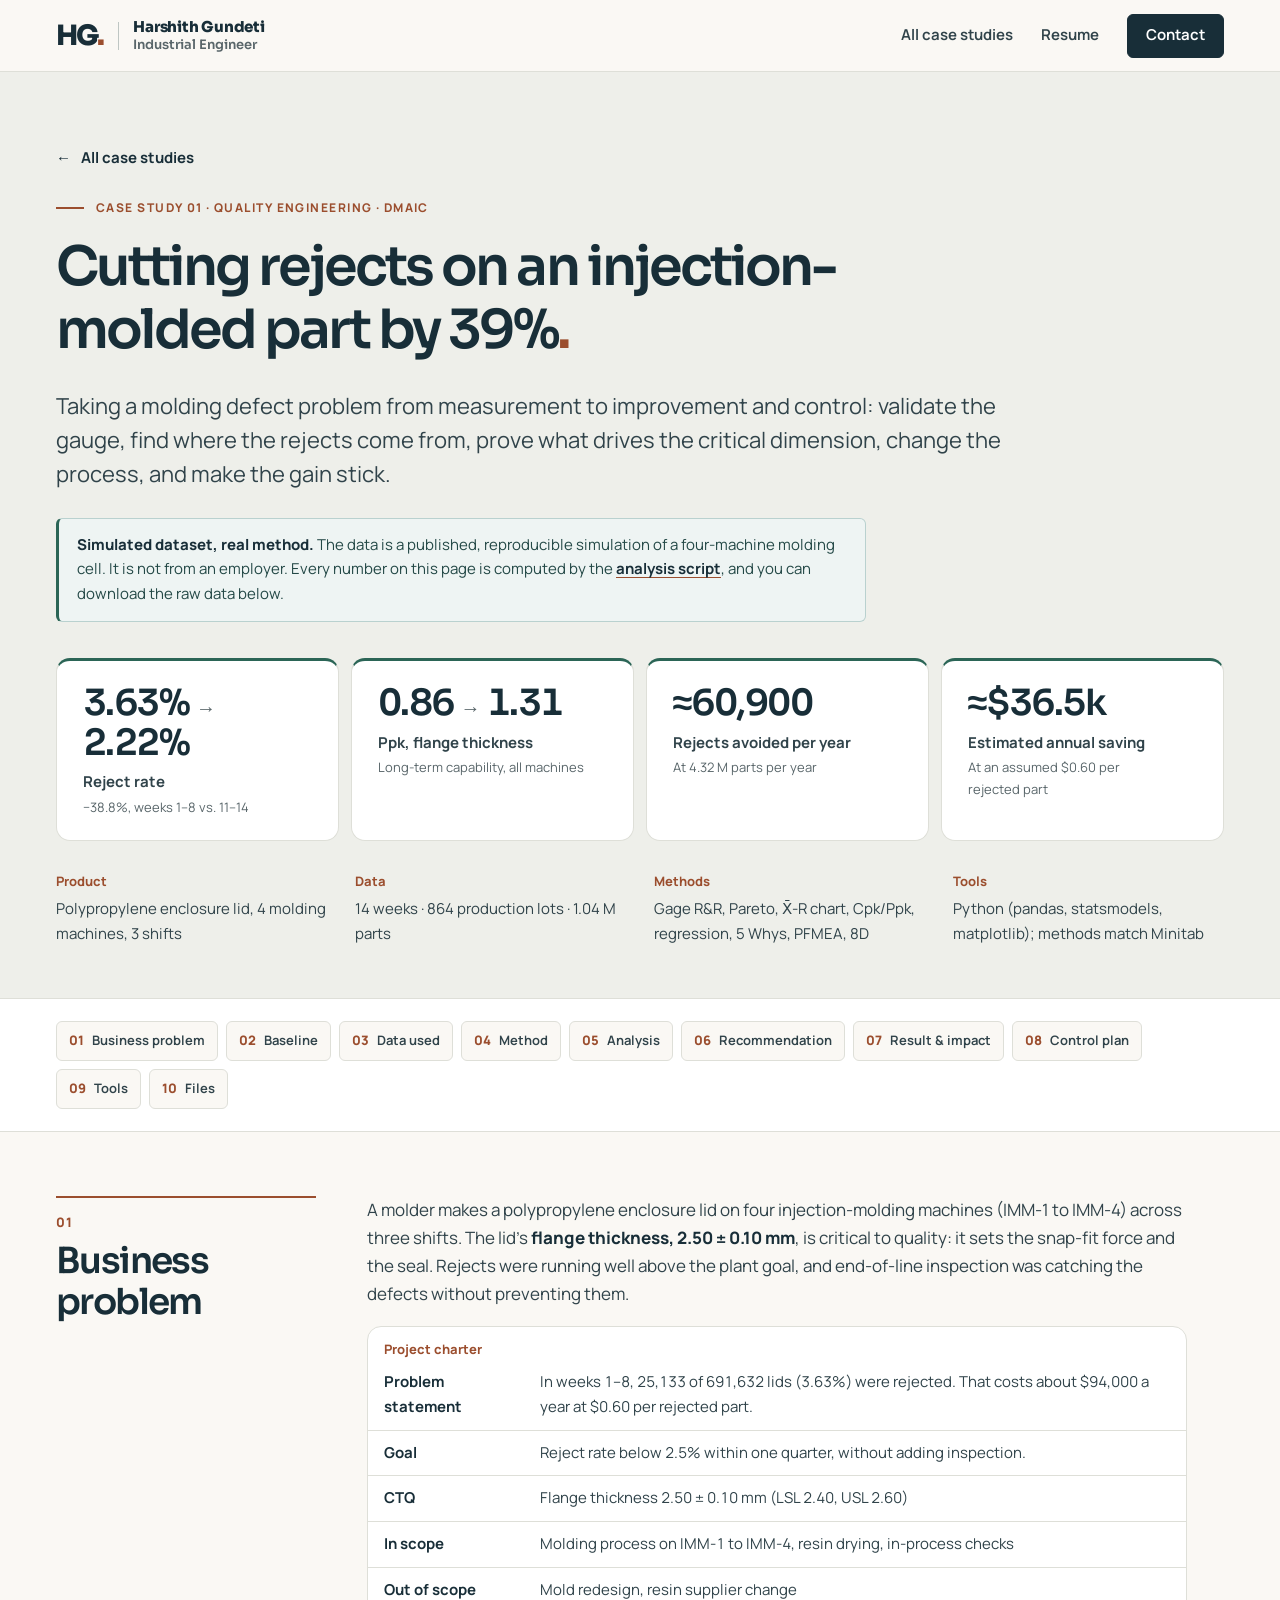
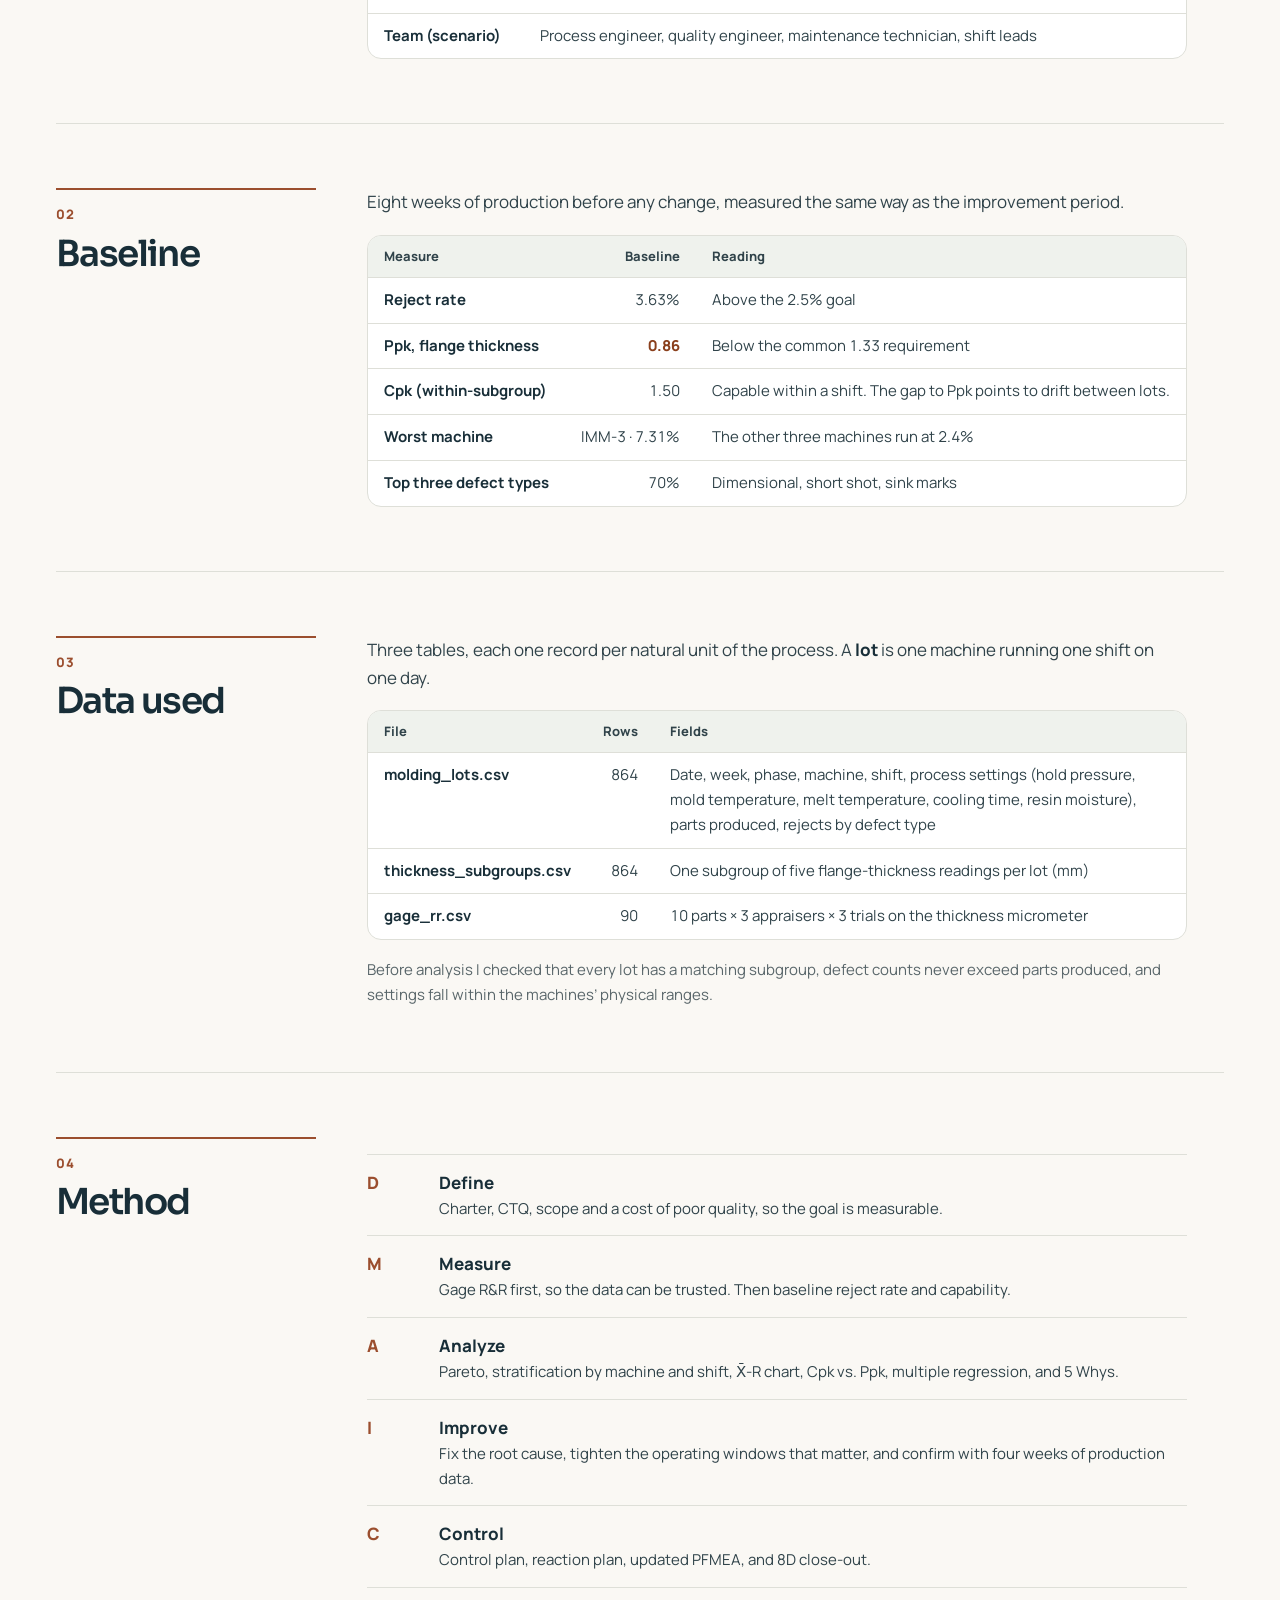
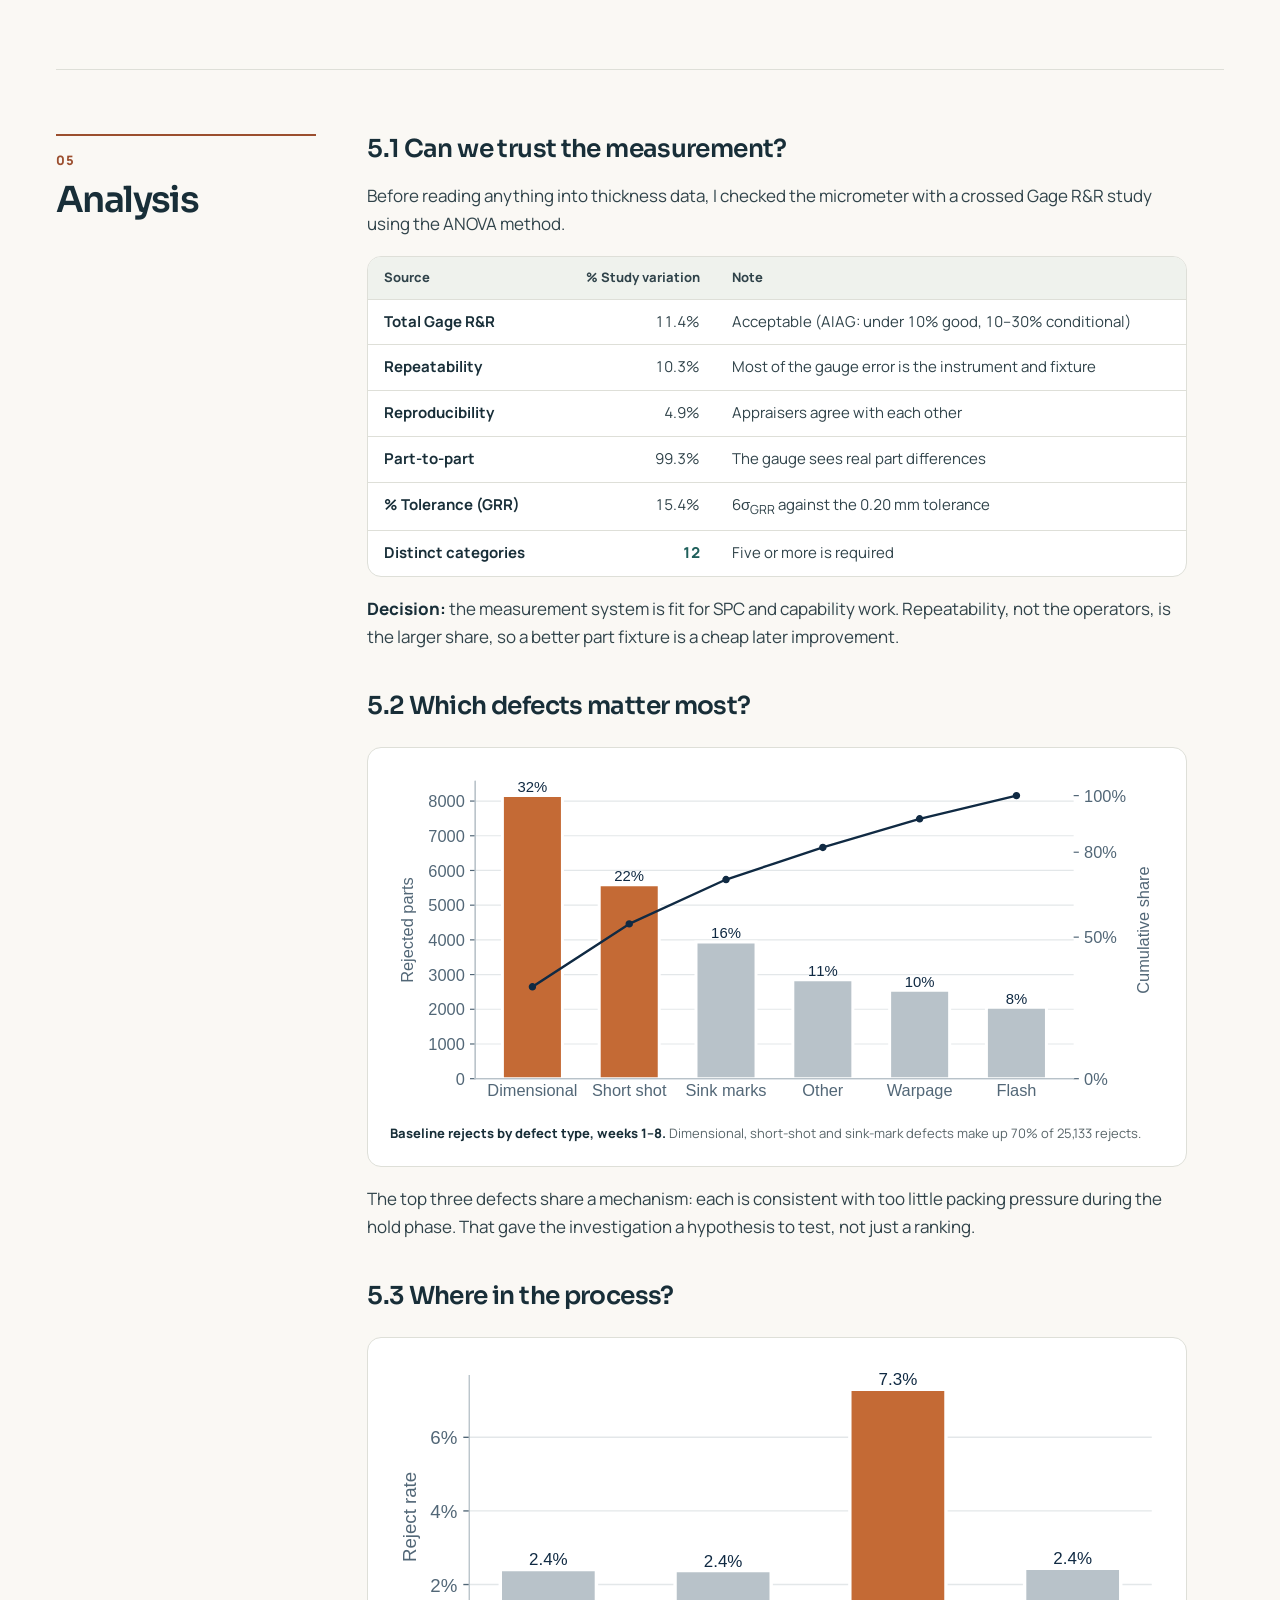
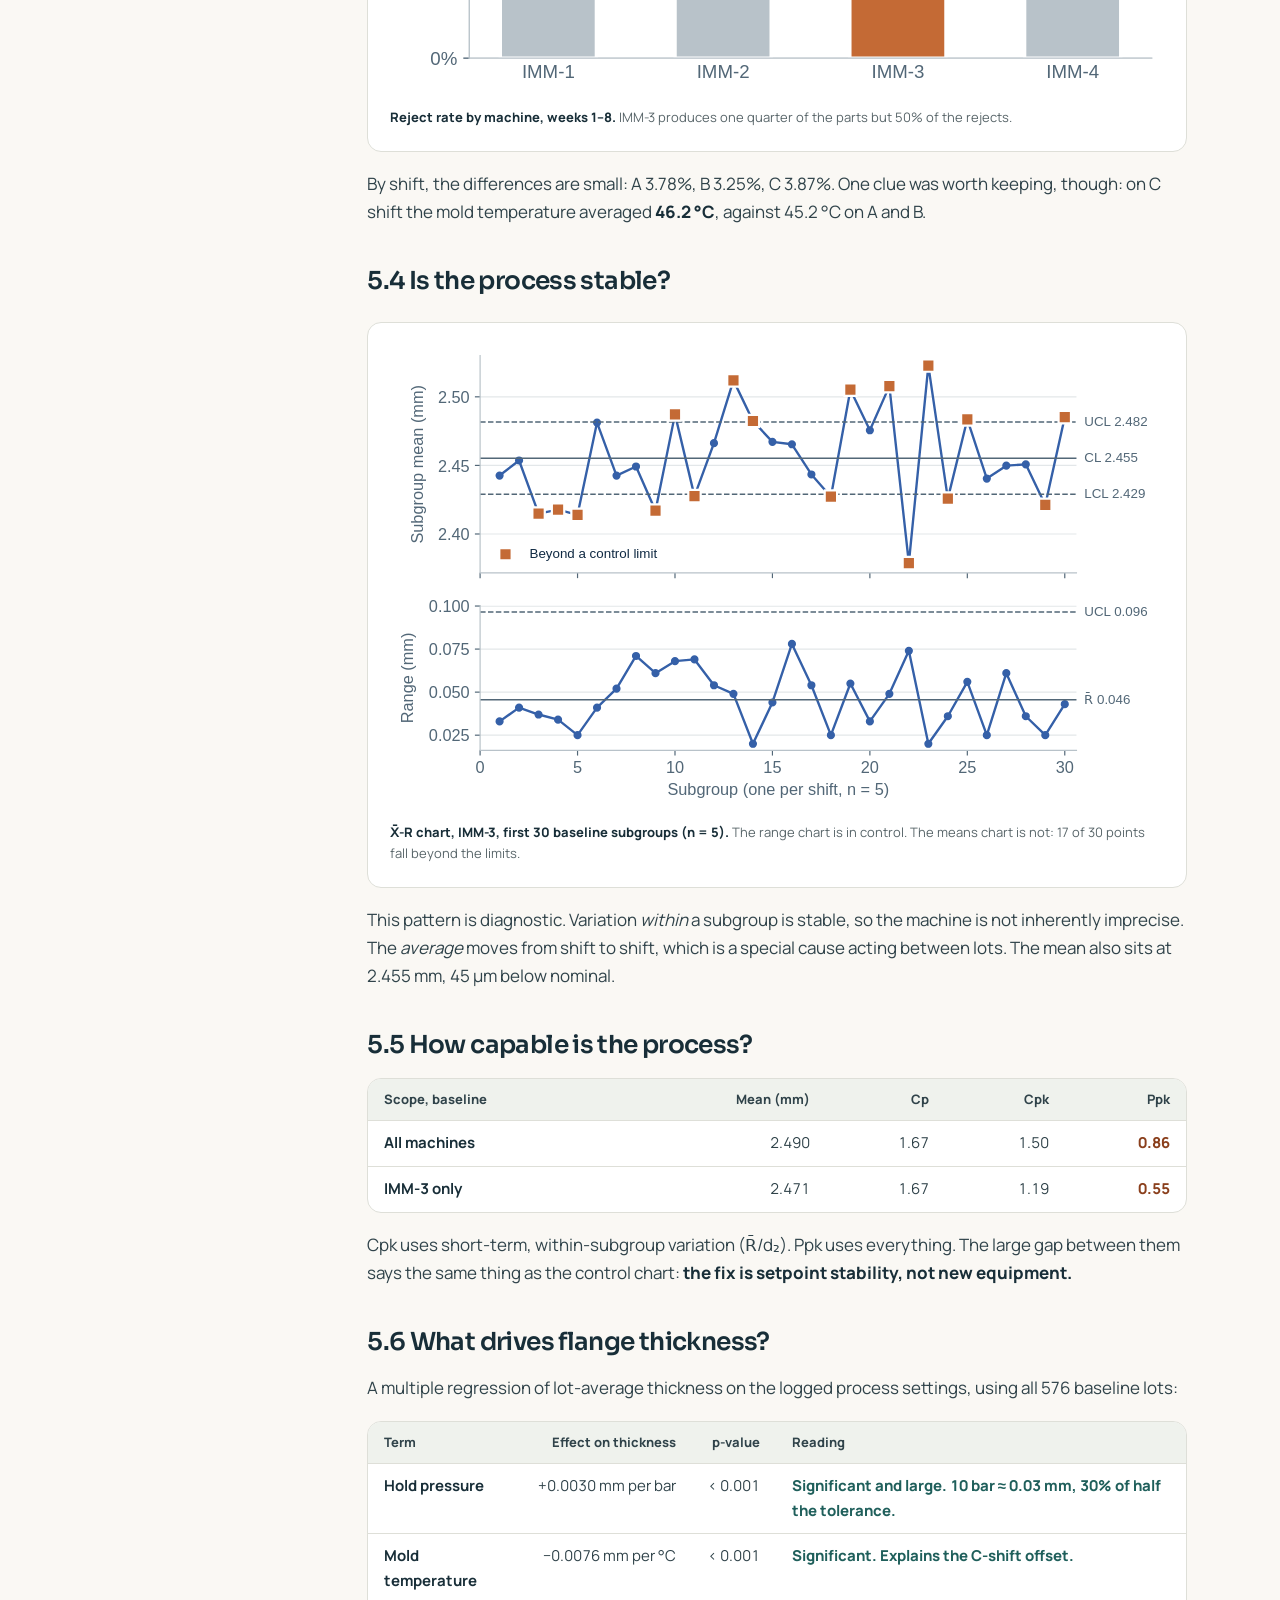
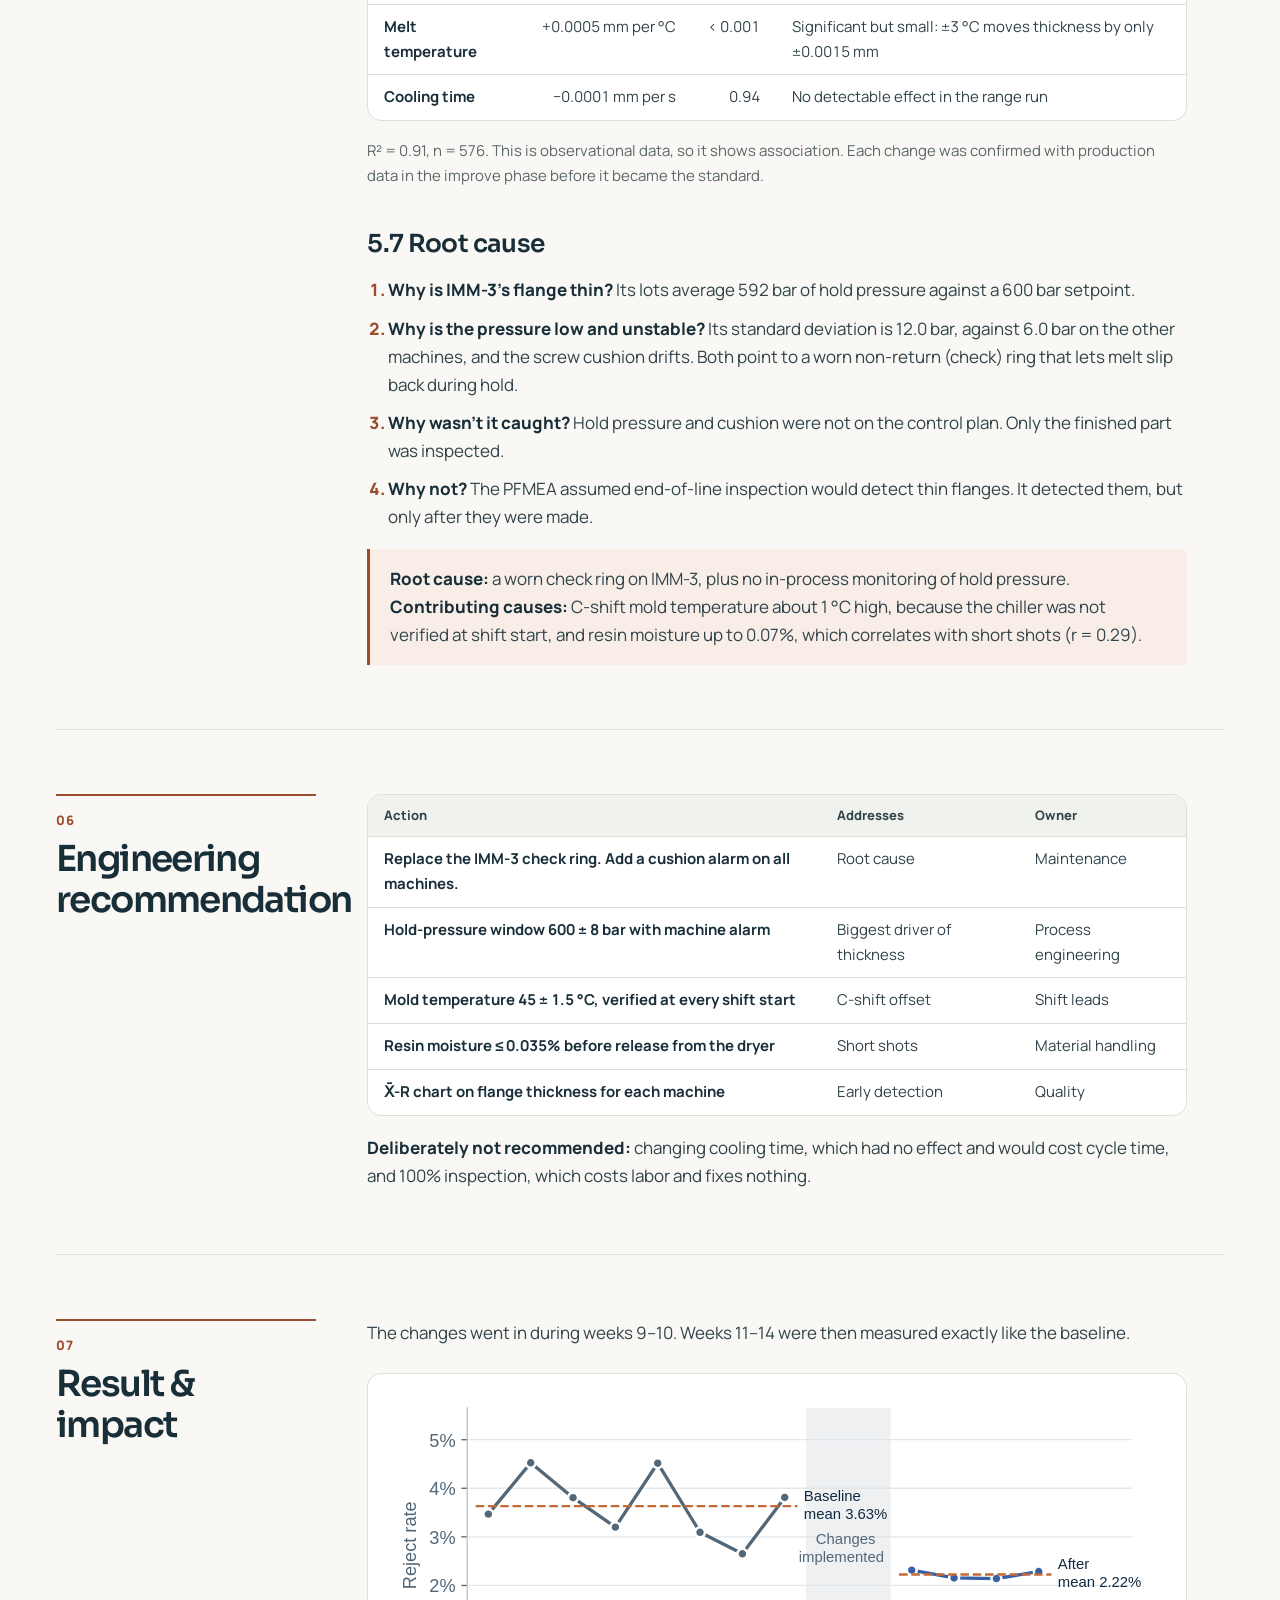
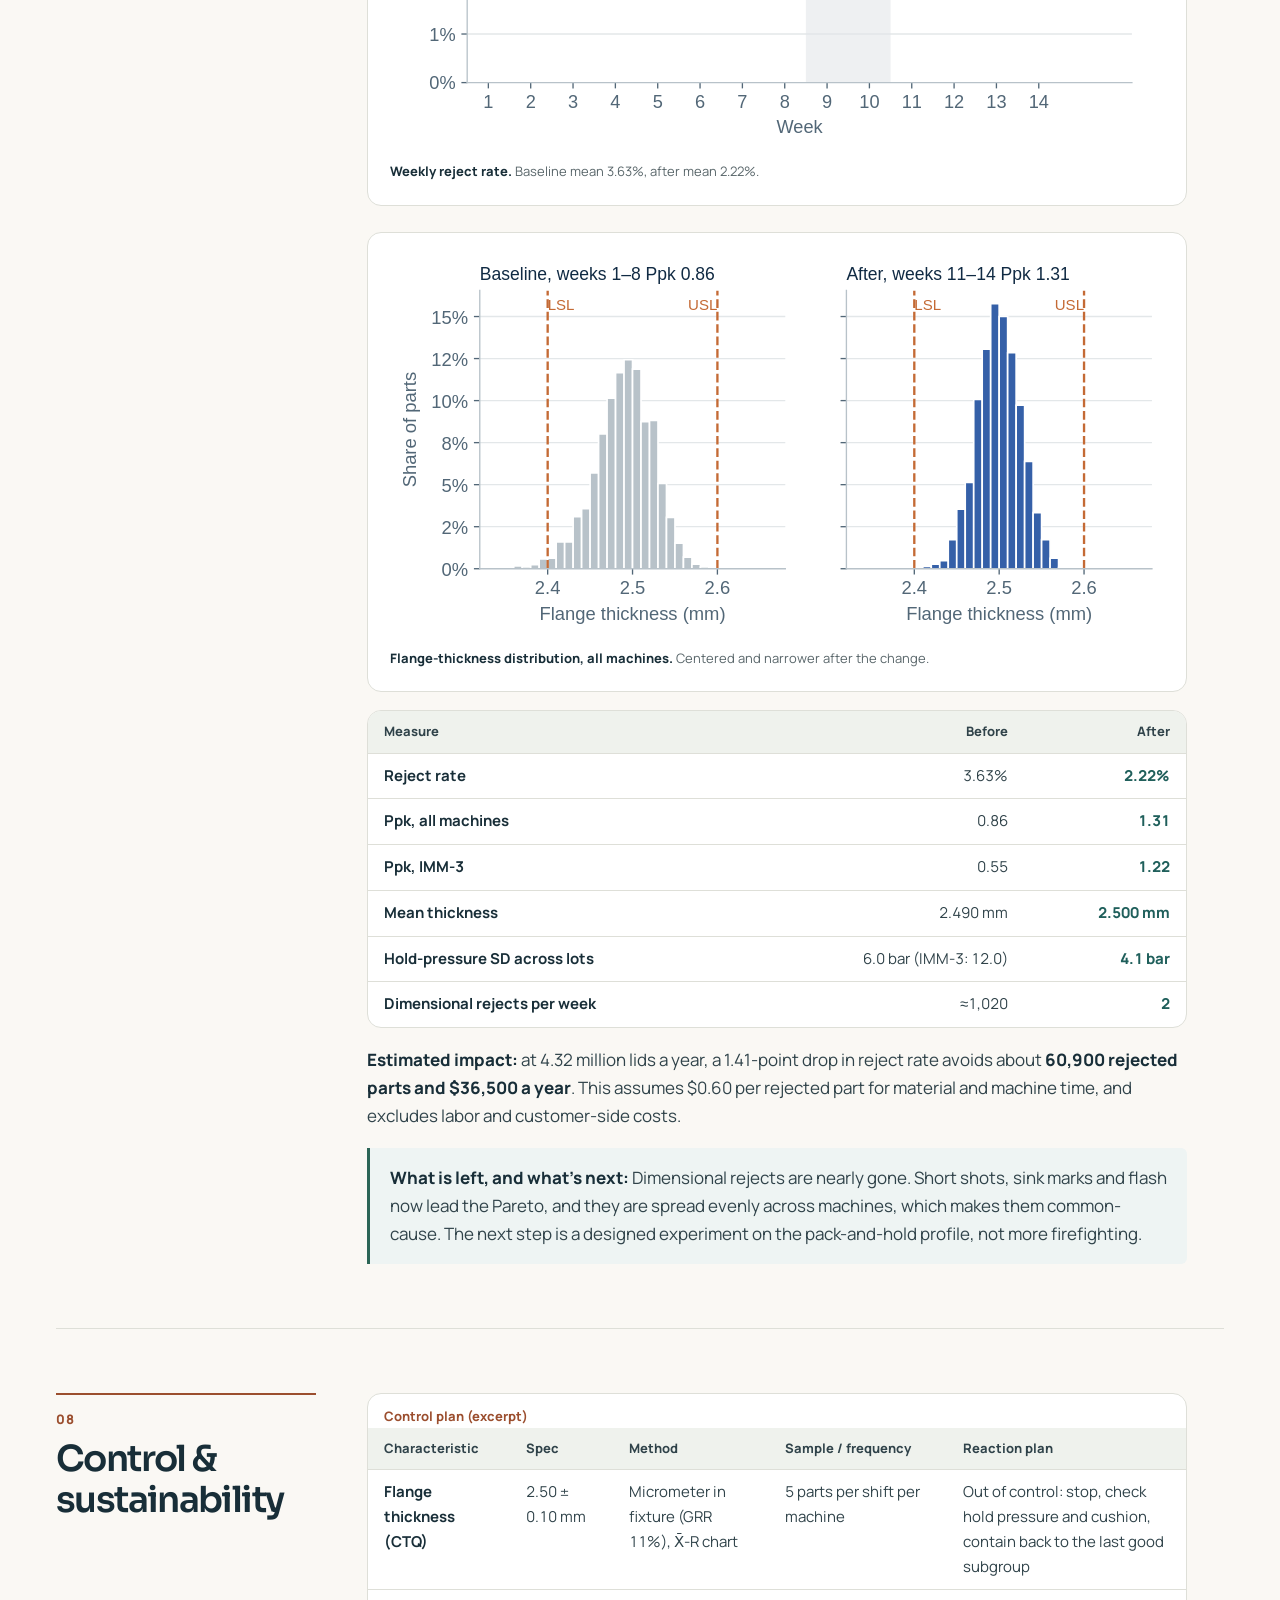
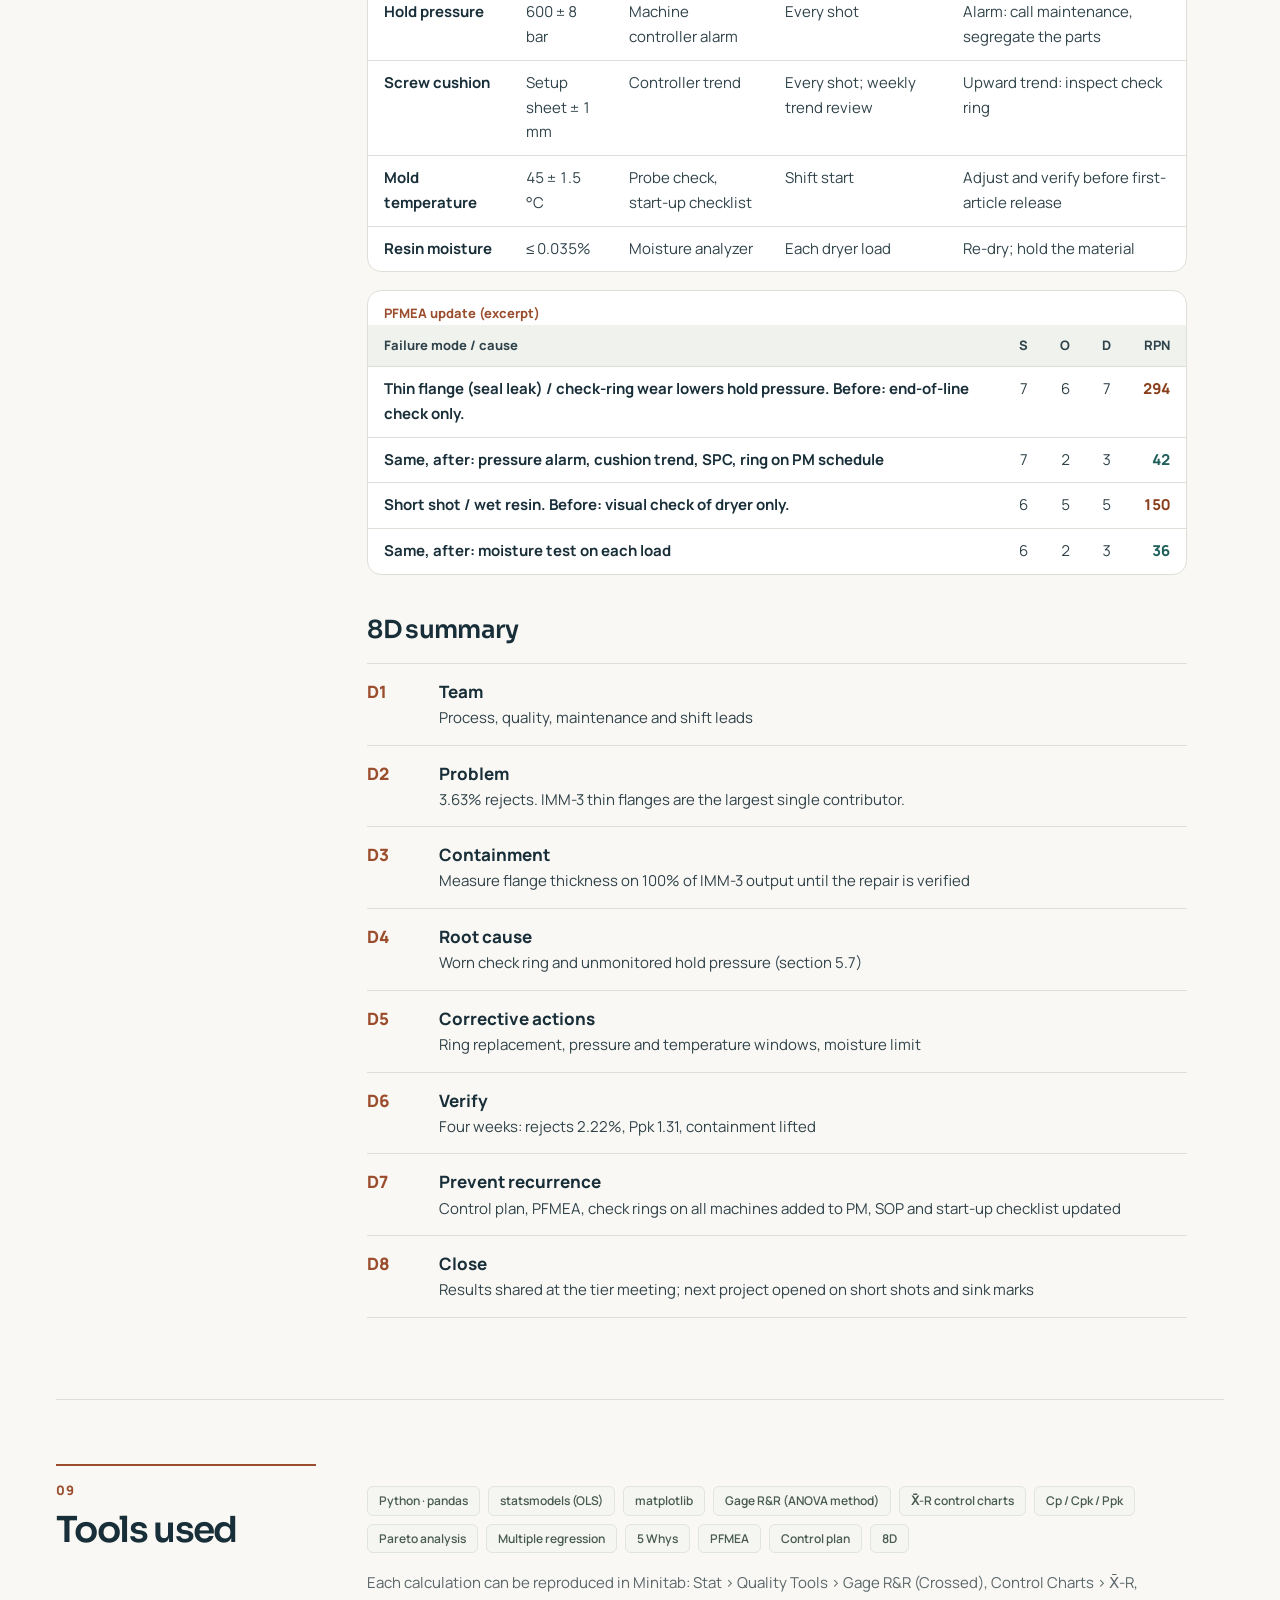
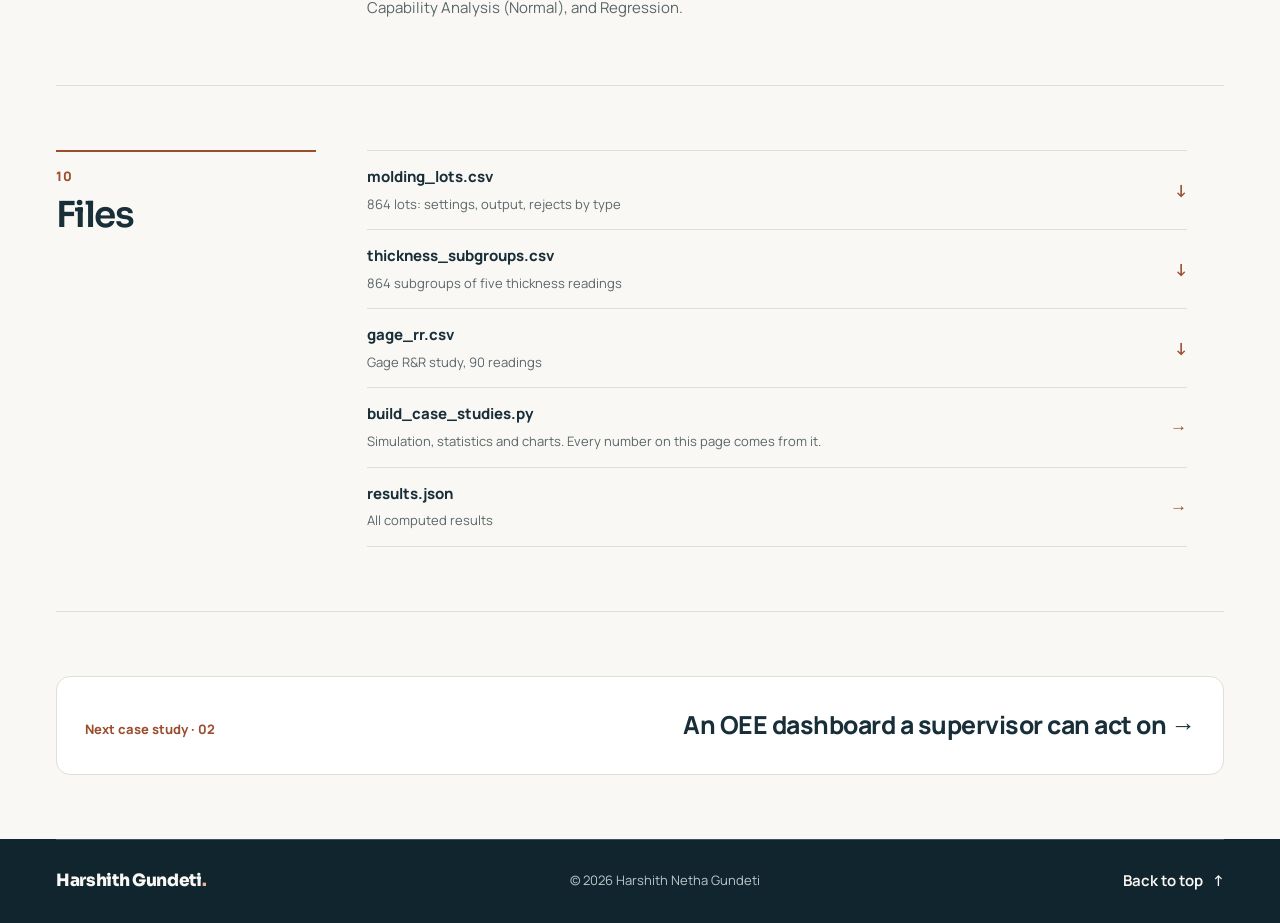
==== harshith-portfolio/projects/defect-reduction.html @ de705a37 "version-1" ====
<!doctype html>
<html lang="en">
<head>
  <meta charset="utf-8">
  <meta name="viewport" content="width=device-width, initial-scale=1, viewport-fit=cover">
  <meta name="theme-color" content="#faf8f4">
  <title>Defect Reduction &amp; SPC Case Study — Harshith Netha Gundeti</title>
  <meta name="description" content="A DMAIC case study on an injection-molded part: Gage R&R, Pareto, X-bar/R charts, capability, regression, root cause, control plan and 8D, on a published simulated dataset.">
  <link rel="icon" href="../assets/favicon.svg" type="image/svg+xml">
  <link rel="preload" href="../assets/fonts/manrope-latin.woff2" as="font" type="font/woff2" crossorigin>
  <link rel="preload" href="../assets/fonts/sora-latin.woff2" as="font" type="font/woff2" crossorigin>
  <link rel="stylesheet" href="../styles.css">
</head>
<body>
  <a class="skip-link" href="#main">Skip to content</a>
  <header class="site-header">
    <div class="container nav-inner">
      <a class="brand" href="../index.html" aria-label="Harshith Gundeti, home">
        <span class="brand-mark" aria-hidden="true">HG<span>.</span></span>
        <span class="brand-wordmark" aria-hidden="true">Harshith Gundeti<span>Industrial Engineer</span></span>
      </a>
      <nav class="case-nav" aria-label="Main">
        <a href="../index.html#projects">All case studies</a>
        <a href="../resume.pdf" download="Harshith_Gundeti_Resume.pdf">Resume</a>
        <a class="nav-contact" href="../index.html#contact">Contact</a>
      </nav>
    </div>
  </header>

  <main id="main" tabindex="-1">
    <section class="case-hero" aria-labelledby="case-title">
      <div class="container">
        <a class="back-link" href="../index.html#projects"><span aria-hidden="true">←</span> All case studies</a>
        <p class="eyebrow"><span class="small-line" aria-hidden="true"></span>Case study 01 · Quality engineering · DMAIC</p>
        <h1 id="case-title">Cutting rejects on an injection-molded part by 39%<span class="copper">.</span></h1>
        <p class="case-lead">Taking a molding defect problem from measurement to improvement and control: validate the gauge, find where the rejects come from, prove what drives the critical dimension, change the process, and make the gain stick.</p>
        <p class="sim-note"><span><strong>Simulated dataset, real method.</strong> The data is a published, reproducible simulation of a four-machine molding cell. It is not from an employer. Every number on this page is computed by the <a href="../analysis/build_case_studies.py">analysis script</a>, and you can download the raw data below.</span></p>
        <div class="stat-row">
          <p class="stat"><span class="stat-value">3.63% <small>→</small> 2.22%</span><span class="stat-label">Reject rate</span><span class="stat-sub">−38.8%, weeks 1–8 vs. 11–14</span></p>
          <p class="stat"><span class="stat-value">0.86 <small>→</small> 1.31</span><span class="stat-label">Ppk, flange thickness</span><span class="stat-sub">Long-term capability, all machines</span></p>
          <p class="stat"><span class="stat-value">≈60,900</span><span class="stat-label">Rejects avoided per year</span><span class="stat-sub">At 4.32 M parts per year</span></p>
          <p class="stat"><span class="stat-value">≈$36.5k</span><span class="stat-label">Estimated annual saving</span><span class="stat-sub">At an assumed $0.60 per rejected part</span></p>
        </div>
        <dl class="case-facts">
          <div><dt>Product</dt><dd>Polypropylene enclosure lid, 4 molding machines, 3 shifts</dd></div>
          <div><dt>Data</dt><dd>14 weeks · 864 production lots · 1.04 M parts</dd></div>
          <div><dt>Methods</dt><dd>Gage R&amp;R, Pareto, X̄-R chart, Cpk/Ppk, regression, 5 Whys, PFMEA, 8D</dd></div>
          <div><dt>Tools</dt><dd>Python (pandas, statsmodels, matplotlib); methods match Minitab</dd></div>
        </dl>
      </div>
    </section>

    <nav class="case-toc" aria-label="Case study sections">
      <div class="container">
        <ol>
          <li><a href="#problem">Business problem</a></li>
          <li><a href="#baseline">Baseline</a></li>
          <li><a href="#data">Data used</a></li>
          <li><a href="#method">Method</a></li>
          <li><a href="#analysis">Analysis</a></li>
          <li><a href="#recommendation">Recommendation</a></li>
          <li><a href="#result">Result &amp; impact</a></li>
          <li><a href="#control">Control plan</a></li>
          <li><a href="#tools">Tools</a></li>
          <li><a href="#files">Files</a></li>
        </ol>
      </div>
    </nav>

    <div class="container">
      <section class="case-section" id="problem" aria-labelledby="problem-title">
        <header><span class="case-num">01</span><h2 id="problem-title">Business problem</h2></header>
        <div class="case-body">
          <p>A molder makes a polypropylene enclosure lid on four injection-molding machines (IMM-1 to IMM-4) across three shifts. The lid’s <strong>flange thickness, 2.50 ± 0.10 mm</strong>, is critical to quality: it sets the snap-fit force and the seal. Rejects were running well above the plant goal, and end-of-line inspection was catching the defects without preventing them.</p>
          <div class="table-wrap" tabindex="0">
            <table class="data-table">
              <caption>Project charter</caption>
              <tbody>
                <tr><th scope="row">Problem statement</th><td>In weeks 1–8, 25,133 of 691,632 lids (3.63%) were rejected. That costs about $94,000 a year at $0.60 per rejected part.</td></tr>
                <tr><th scope="row">Goal</th><td>Reject rate below 2.5% within one quarter, without adding inspection.</td></tr>
                <tr><th scope="row">CTQ</th><td>Flange thickness 2.50 ± 0.10 mm (LSL 2.40, USL 2.60)</td></tr>
                <tr><th scope="row">In scope</th><td>Molding process on IMM-1 to IMM-4, resin drying, in-process checks</td></tr>
                <tr><th scope="row">Out of scope</th><td>Mold redesign, resin supplier change</td></tr>
                <tr><th scope="row">Team (scenario)</th><td>Process engineer, quality engineer, maintenance technician, shift leads</td></tr>
              </tbody>
            </table>
          </div>
        </div>
      </section>

      <section class="case-section" id="baseline" aria-labelledby="baseline-title">
        <header><span class="case-num">02</span><h2 id="baseline-title">Baseline</h2></header>
        <div class="case-body">
          <p>Eight weeks of production before any change, measured the same way as the improvement period.</p>
          <div class="table-wrap" tabindex="0">
            <table class="data-table">
              <thead><tr><th scope="col">Measure</th><th scope="col" class="num">Baseline</th><th scope="col">Reading</th></tr></thead>
              <tbody>
                <tr><th scope="row">Reject rate</th><td class="num">3.63%</td><td>Above the 2.5% goal</td></tr>
                <tr><th scope="row">Ppk, flange thickness</th><td class="num bad">0.86</td><td>Below the common 1.33 requirement</td></tr>
                <tr><th scope="row">Cpk (within-subgroup)</th><td class="num">1.50</td><td>Capable within a shift. The gap to Ppk points to drift between lots.</td></tr>
                <tr><th scope="row">Worst machine</th><td class="num">IMM-3 · 7.31%</td><td>The other three machines run at 2.4%</td></tr>
                <tr><th scope="row">Top three defect types</th><td class="num">70%</td><td>Dimensional, short shot, sink marks</td></tr>
              </tbody>
            </table>
          </div>
        </div>
      </section>

      <section class="case-section" id="data" aria-labelledby="data-title">
        <header><span class="case-num">03</span><h2 id="data-title">Data used</h2></header>
        <div class="case-body">
          <p>Three tables, each one record per natural unit of the process. A <strong>lot</strong> is one machine running one shift on one day.</p>
          <div class="table-wrap" tabindex="0">
            <table class="data-table">
              <thead><tr><th scope="col">File</th><th scope="col" class="num">Rows</th><th scope="col">Fields</th></tr></thead>
              <tbody>
                <tr><th scope="row">molding_lots.csv</th><td class="num">864</td><td>Date, week, phase, machine, shift, process settings (hold pressure, mold temperature, melt temperature, cooling time, resin moisture), parts produced, rejects by defect type</td></tr>
                <tr><th scope="row">thickness_subgroups.csv</th><td class="num">864</td><td>One subgroup of five flange-thickness readings per lot (mm)</td></tr>
                <tr><th scope="row">gage_rr.csv</th><td class="num">90</td><td>10 parts × 3 appraisers × 3 trials on the thickness micrometer</td></tr>
              </tbody>
            </table>
          </div>
          <p class="muted">Before analysis I checked that every lot has a matching subgroup, defect counts never exceed parts produced, and settings fall within the machines’ physical ranges.</p>
        </div>
      </section>

      <section class="case-section" id="method" aria-labelledby="method-title">
        <header><span class="case-num">04</span><h2 id="method-title">Method</h2></header>
        <div class="case-body">
          <dl class="d-list">
            <div><dt>D</dt><dd><strong>Define</strong>Charter, CTQ, scope and a cost of poor quality, so the goal is measurable.</dd></div>
            <div><dt>M</dt><dd><strong>Measure</strong>Gage R&amp;R first, so the data can be trusted. Then baseline reject rate and capability.</dd></div>
            <div><dt>A</dt><dd><strong>Analyze</strong>Pareto, stratification by machine and shift, X̄-R chart, Cpk vs. Ppk, multiple regression, and 5 Whys.</dd></div>
            <div><dt>I</dt><dd><strong>Improve</strong>Fix the root cause, tighten the operating windows that matter, and confirm with four weeks of production data.</dd></div>
            <div><dt>C</dt><dd><strong>Control</strong>Control plan, reaction plan, updated PFMEA, and 8D close-out.</dd></div>
          </dl>
        </div>
      </section>

      <section class="case-section" id="analysis" aria-labelledby="analysis-title">
        <header><span class="case-num">05</span><h2 id="analysis-title">Analysis</h2></header>
        <div class="case-body">
          <h3>5.1 Can we trust the measurement?</h3>
          <p>Before reading anything into thickness data, I checked the micrometer with a crossed Gage R&amp;R study using the ANOVA method.</p>
          <div class="table-wrap" tabindex="0">
            <table class="data-table">
              <thead><tr><th scope="col">Source</th><th scope="col" class="num">% Study variation</th><th scope="col">Note</th></tr></thead>
              <tbody>
                <tr><th scope="row">Total Gage R&amp;R</th><td class="num">11.4%</td><td>Acceptable (AIAG: under 10% good, 10–30% conditional)</td></tr>
                <tr><th scope="row">Repeatability</th><td class="num">10.3%</td><td>Most of the gauge error is the instrument and fixture</td></tr>
                <tr><th scope="row">Reproducibility</th><td class="num">4.9%</td><td>Appraisers agree with each other</td></tr>
                <tr><th scope="row">Part-to-part</th><td class="num">99.3%</td><td>The gauge sees real part differences</td></tr>
                <tr><th scope="row">% Tolerance (GRR)</th><td class="num">15.4%</td><td>6σ<sub>GRR</sub> against the 0.20 mm tolerance</td></tr>
                <tr><th scope="row">Distinct categories</th><td class="num good">12</td><td>Five or more is required</td></tr>
              </tbody>
            </table>
          </div>
          <p><strong>Decision:</strong> the measurement system is fit for SPC and capability work. Repeatability, not the operators, is the larger share, so a better part fixture is a cheap later improvement.</p>

          <h3>5.2 Which defects matter most?</h3>
          <figure class="chart">
            <img src="charts/cs1-pareto.svg" width="720" height="360" loading="lazy" alt="Pareto chart of baseline rejects. Dimensional 8,157 (32%), short shot 5,587 (22%), sink marks 3,938 (16%), other 2,848 (11%), warpage 2,545 (10%), flash 2,058 (8%). The first three make up 70% of rejects.">
            <figcaption><strong>Baseline rejects by defect type, weeks 1–8.</strong> Dimensional, short-shot and sink-mark defects make up 70% of 25,133 rejects.</figcaption>
          </figure>
          <p>The top three defects share a mechanism: each is consistent with too little packing pressure during the hold phase. That gave the investigation a hypothesis to test, not just a ranking.</p>

          <h3>5.3 Where in the process?</h3>
          <figure class="chart">
            <img src="charts/cs1-by-machine.svg" width="720" height="300" loading="lazy" alt="Bar chart of baseline reject rate by machine: IMM-1 2.4%, IMM-2 2.4%, IMM-3 7.3%, IMM-4 2.4%. IMM-3 is highlighted.">
            <figcaption><strong>Reject rate by machine, weeks 1–8.</strong> IMM-3 produces one quarter of the parts but 50% of the rejects.</figcaption>
          </figure>
          <p>By shift, the differences are small: A 3.78%, B 3.25%, C 3.87%. One clue was worth keeping, though: on C shift the mold temperature averaged <strong>46.2 °C</strong>, against 45.2 °C on A and B.</p>

          <h3>5.4 Is the process stable?</h3>
          <figure class="chart">
            <img src="charts/cs1-xbar-r.svg" width="720" height="480" loading="lazy" alt="X-bar and R chart for IMM-3, 30 subgroups of five. X-bar chart: center line 2.455 mm, UCL 2.482, LCL 2.429, with 17 of 30 subgroup means outside the limits. R chart: center 0.046 mm, UCL 0.096, all points inside.">
            <figcaption><strong>X̄-R chart, IMM-3, first 30 baseline subgroups (n = 5).</strong> The range chart is in control. The means chart is not: 17 of 30 points fall beyond the limits.</figcaption>
          </figure>
          <p>This pattern is diagnostic. Variation <em>within</em> a subgroup is stable, so the machine is not inherently imprecise. The <em>average</em> moves from shift to shift, which is a special cause acting between lots. The mean also sits at 2.455 mm, 45 µm below nominal.</p>

          <h3>5.5 How capable is the process?</h3>
          <div class="table-wrap" tabindex="0">
            <table class="data-table">
              <thead><tr><th scope="col">Scope, baseline</th><th scope="col" class="num">Mean (mm)</th><th scope="col" class="num">Cp</th><th scope="col" class="num">Cpk</th><th scope="col" class="num">Ppk</th></tr></thead>
              <tbody>
                <tr><th scope="row">All machines</th><td class="num">2.490</td><td class="num">1.67</td><td class="num">1.50</td><td class="num bad">0.86</td></tr>
                <tr><th scope="row">IMM-3 only</th><td class="num">2.471</td><td class="num">1.67</td><td class="num">1.19</td><td class="num bad">0.55</td></tr>
              </tbody>
            </table>
          </div>
          <p>Cpk uses short-term, within-subgroup variation (R̄/d₂). Ppk uses everything. The large gap between them says the same thing as the control chart: <strong>the fix is setpoint stability, not new equipment.</strong></p>

          <h3>5.6 What drives flange thickness?</h3>
          <p>A multiple regression of lot-average thickness on the logged process settings, using all 576 baseline lots:</p>
          <div class="table-wrap" tabindex="0">
            <table class="data-table">
              <thead><tr><th scope="col">Term</th><th scope="col" class="num">Effect on thickness</th><th scope="col" class="num">p-value</th><th scope="col">Reading</th></tr></thead>
              <tbody>
                <tr><th scope="row">Hold pressure</th><td class="num">+0.0030 mm per bar</td><td class="num">&lt; 0.001</td><td class="good">Significant and large. 10 bar ≈ 0.03 mm, 30% of half the tolerance.</td></tr>
                <tr><th scope="row">Mold temperature</th><td class="num">−0.0076 mm per °C</td><td class="num">&lt; 0.001</td><td class="good">Significant. Explains the C-shift offset.</td></tr>
                <tr><th scope="row">Melt temperature</th><td class="num">+0.0005 mm per °C</td><td class="num">&lt; 0.001</td><td>Significant but small: ±3 °C moves thickness by only ±0.0015 mm</td></tr>
                <tr><th scope="row">Cooling time</th><td class="num">−0.0001 mm per s</td><td class="num">0.94</td><td>No detectable effect in the range run</td></tr>
              </tbody>
            </table>
          </div>
          <p class="muted">R² = 0.91, n = 576. This is observational data, so it shows association. Each change was confirmed with production data in the improve phase before it became the standard.</p>

          <h3>5.7 Root cause</h3>
          <ol class="steps">
            <li><strong>Why is IMM-3’s flange thin?</strong> Its lots average 592 bar of hold pressure against a 600 bar setpoint.</li>
            <li><strong>Why is the pressure low and unstable?</strong> Its standard deviation is 12.0 bar, against 6.0 bar on the other machines, and the screw cushion drifts. Both point to a worn non-return (check) ring that lets melt slip back during hold.</li>
            <li><strong>Why wasn’t it caught?</strong> Hold pressure and cushion were not on the control plan. Only the finished part was inspected.</li>
            <li><strong>Why not?</strong> The PFMEA assumed end-of-line inspection would detect thin flanges. It detected them, but only after they were made.</li>
          </ol>
          <p class="callout"><strong>Root cause:</strong> a worn check ring on IMM-3, plus no in-process monitoring of hold pressure. <strong>Contributing causes:</strong> C-shift mold temperature about 1 °C high, because the chiller was not verified at shift start, and resin moisture up to 0.07%, which correlates with short shots (r = 0.29).</p>
        </div>
      </section>

      <section class="case-section" id="recommendation" aria-labelledby="recommendation-title">
        <header><span class="case-num">06</span><h2 id="recommendation-title">Engineering recommendation</h2></header>
        <div class="case-body">
          <div class="table-wrap" tabindex="0">
            <table class="data-table">
              <thead><tr><th scope="col">Action</th><th scope="col">Addresses</th><th scope="col">Owner</th></tr></thead>
              <tbody>
                <tr><th scope="row">Replace the IMM-3 check ring. Add a cushion alarm on all machines.</th><td>Root cause</td><td>Maintenance</td></tr>
                <tr><th scope="row">Hold-pressure window 600 ± 8 bar with machine alarm</th><td>Biggest driver of thickness</td><td>Process engineering</td></tr>
                <tr><th scope="row">Mold temperature 45 ± 1.5 °C, verified at every shift start</th><td>C-shift offset</td><td>Shift leads</td></tr>
                <tr><th scope="row">Resin moisture ≤ 0.035% before release from the dryer</th><td>Short shots</td><td>Material handling</td></tr>
                <tr><th scope="row">X̄-R chart on flange thickness for each machine</th><td>Early detection</td><td>Quality</td></tr>
              </tbody>
            </table>
          </div>
          <p><strong>Deliberately not recommended:</strong> changing cooling time, which had no effect and would cost cycle time, and 100% inspection, which costs labor and fixes nothing.</p>
        </div>
      </section>

      <section class="case-section" id="result" aria-labelledby="result-title">
        <header><span class="case-num">07</span><h2 id="result-title">Result &amp; impact</h2></header>
        <div class="case-body">
          <p>The changes went in during weeks 9–10. Weeks 11–14 were then measured exactly like the baseline.</p>
          <figure class="chart">
            <img src="charts/cs1-weekly.svg" width="720" height="300" loading="lazy" alt="Weekly reject rate. Weeks 1 to 8 average 3.63%. Changes implemented in weeks 9 and 10. Weeks 11 to 14 average 2.22%.">
            <figcaption><strong>Weekly reject rate.</strong> Baseline mean 3.63%, after mean 2.22%.</figcaption>
          </figure>
          <figure class="chart">
            <img src="charts/cs1-capability.svg" width="720" height="300" loading="lazy" alt="Two histograms of flange thickness with spec limits at 2.40 and 2.60 mm. Baseline is wide, skewed low, with a tail near the lower limit, Ppk 0.86. After is narrow and centered on 2.50 mm, Ppk 1.31.">
            <figcaption><strong>Flange-thickness distribution, all machines.</strong> Centered and narrower after the change.</figcaption>
          </figure>
          <div class="table-wrap" tabindex="0">
            <table class="data-table">
              <thead><tr><th scope="col">Measure</th><th scope="col" class="num">Before</th><th scope="col" class="num">After</th></tr></thead>
              <tbody>
                <tr><th scope="row">Reject rate</th><td class="num">3.63%</td><td class="num good">2.22%</td></tr>
                <tr><th scope="row">Ppk, all machines</th><td class="num">0.86</td><td class="num good">1.31</td></tr>
                <tr><th scope="row">Ppk, IMM-3</th><td class="num">0.55</td><td class="num good">1.22</td></tr>
                <tr><th scope="row">Mean thickness</th><td class="num">2.490 mm</td><td class="num good">2.500 mm</td></tr>
                <tr><th scope="row">Hold-pressure SD across lots</th><td class="num">6.0 bar (IMM-3: 12.0)</td><td class="num good">4.1 bar</td></tr>
                <tr><th scope="row">Dimensional rejects per week</th><td class="num">≈1,020</td><td class="num good">2</td></tr>
              </tbody>
            </table>
          </div>
          <p><strong>Estimated impact:</strong> at 4.32 million lids a year, a 1.41-point drop in reject rate avoids about <strong>60,900 rejected parts and $36,500 a year</strong>. This assumes $0.60 per rejected part for material and machine time, and excludes labor and customer-side costs.</p>
          <p class="callout quality"><strong>What is left, and what’s next:</strong> Dimensional rejects are nearly gone. Short shots, sink marks and flash now lead the Pareto, and they are spread evenly across machines, which makes them common-cause. The next step is a designed experiment on the pack-and-hold profile, not more firefighting.</p>
        </div>
      </section>

      <section class="case-section" id="control" aria-labelledby="control-title">
        <header><span class="case-num">08</span><h2 id="control-title">Control &amp; sustainability</h2></header>
        <div class="case-body">
          <div class="table-wrap" tabindex="0">
            <table class="data-table">
              <caption>Control plan (excerpt)</caption>
              <thead><tr><th scope="col">Characteristic</th><th scope="col">Spec</th><th scope="col">Method</th><th scope="col">Sample / frequency</th><th scope="col">Reaction plan</th></tr></thead>
              <tbody>
                <tr><th scope="row">Flange thickness (CTQ)</th><td>2.50 ± 0.10 mm</td><td>Micrometer in fixture (GRR 11%), X̄-R chart</td><td>5 parts per shift per machine</td><td>Out of control: stop, check hold pressure and cushion, contain back to the last good subgroup</td></tr>
                <tr><th scope="row">Hold pressure</th><td>600 ± 8 bar</td><td>Machine controller alarm</td><td>Every shot</td><td>Alarm: call maintenance, segregate the parts</td></tr>
                <tr><th scope="row">Screw cushion</th><td>Setup sheet ± 1 mm</td><td>Controller trend</td><td>Every shot; weekly trend review</td><td>Upward trend: inspect check ring</td></tr>
                <tr><th scope="row">Mold temperature</th><td>45 ± 1.5 °C</td><td>Probe check, start-up checklist</td><td>Shift start</td><td>Adjust and verify before first-article release</td></tr>
                <tr><th scope="row">Resin moisture</th><td>≤ 0.035%</td><td>Moisture analyzer</td><td>Each dryer load</td><td>Re-dry; hold the material</td></tr>
              </tbody>
            </table>
          </div>

          <div class="table-wrap" tabindex="0">
            <table class="data-table">
              <caption>PFMEA update (excerpt)</caption>
              <thead><tr><th scope="col">Failure mode / cause</th><th scope="col" class="num">S</th><th scope="col" class="num">O</th><th scope="col" class="num">D</th><th scope="col" class="num">RPN</th></tr></thead>
              <tbody>
                <tr><th scope="row">Thin flange (seal leak) / check-ring wear lowers hold pressure. Before: end-of-line check only.</th><td class="num">7</td><td class="num">6</td><td class="num">7</td><td class="num bad">294</td></tr>
                <tr><th scope="row">Same, after: pressure alarm, cushion trend, SPC, ring on PM schedule</th><td class="num">7</td><td class="num">2</td><td class="num">3</td><td class="num good">42</td></tr>
                <tr><th scope="row">Short shot / wet resin. Before: visual check of dryer only.</th><td class="num">6</td><td class="num">5</td><td class="num">5</td><td class="num bad">150</td></tr>
                <tr><th scope="row">Same, after: moisture test on each load</th><td class="num">6</td><td class="num">2</td><td class="num">3</td><td class="num good">36</td></tr>
              </tbody>
            </table>
          </div>

          <h3>8D summary</h3>
          <dl class="d-list">
            <div><dt>D1</dt><dd><strong>Team</strong>Process, quality, maintenance and shift leads</dd></div>
            <div><dt>D2</dt><dd><strong>Problem</strong>3.63% rejects. IMM-3 thin flanges are the largest single contributor.</dd></div>
            <div><dt>D3</dt><dd><strong>Containment</strong>Measure flange thickness on 100% of IMM-3 output until the repair is verified</dd></div>
            <div><dt>D4</dt><dd><strong>Root cause</strong>Worn check ring and unmonitored hold pressure (section 5.7)</dd></div>
            <div><dt>D5</dt><dd><strong>Corrective actions</strong>Ring replacement, pressure and temperature windows, moisture limit</dd></div>
            <div><dt>D6</dt><dd><strong>Verify</strong>Four weeks: rejects 2.22%, Ppk 1.31, containment lifted</dd></div>
            <div><dt>D7</dt><dd><strong>Prevent recurrence</strong>Control plan, PFMEA, check rings on all machines added to PM, SOP and start-up checklist updated</dd></div>
            <div><dt>D8</dt><dd><strong>Close</strong>Results shared at the tier meeting; next project opened on short shots and sink marks</dd></div>
          </dl>
        </div>
      </section>

      <section class="case-section" id="tools" aria-labelledby="tools-title">
        <header><span class="case-num">09</span><h2 id="tools-title">Tools used</h2></header>
        <div class="case-body">
          <ul class="tags" aria-label="Tools and methods">
            <li>Python · pandas</li><li>statsmodels (OLS)</li><li>matplotlib</li><li>Gage R&amp;R (ANOVA method)</li><li>X̄-R control charts</li><li>Cp / Cpk / Ppk</li><li>Pareto analysis</li><li>Multiple regression</li><li>5 Whys</li><li>PFMEA</li><li>Control plan</li><li>8D</li>
          </ul>
          <p class="muted">Each calculation can be reproduced in Minitab: Stat › Quality Tools › Gage R&amp;R (Crossed), Control Charts › X̄-R, Capability Analysis (Normal), and Regression.</p>
        </div>
      </section>

      <section class="case-section" id="files" aria-labelledby="files-title">
        <header><span class="case-num">10</span><h2 id="files-title">Files</h2></header>
        <div class="case-body">
          <div class="file-list">
            <a href="../data/defect-reduction/molding_lots.csv" download><strong>molding_lots.csv</strong><span>864 lots: settings, output, rejects by type</span><b aria-hidden="true">↓</b></a>
            <a href="../data/defect-reduction/thickness_subgroups.csv" download><strong>thickness_subgroups.csv</strong><span>864 subgroups of five thickness readings</span><b aria-hidden="true">↓</b></a>
            <a href="../data/defect-reduction/gage_rr.csv" download><strong>gage_rr.csv</strong><span>Gage R&amp;R study, 90 readings</span><b aria-hidden="true">↓</b></a>
            <a href="../analysis/build_case_studies.py"><strong>build_case_studies.py</strong><span>Simulation, statistics and charts. Every number on this page comes from it.</span><b aria-hidden="true">→</b></a>
            <a href="../data/results.json"><strong>results.json</strong><span>All computed results</span><b aria-hidden="true">→</b></a>
          </div>
        </div>
      </section>
    </div>

    <nav class="container case-next" aria-label="Next case study">
      <a href="oee-dashboard.html"><span>Next case study · 02</span><strong>An OEE dashboard a supervisor can act on →</strong></a>
    </nav>
  </main>

  <footer class="site-footer">
    <div class="container footer-inner">
      <a href="../index.html" class="footer-brand">Harshith Gundeti<span>.</span></a>
      <p>© 2026 Harshith Netha Gundeti</p>
      <a href="#main" class="footer-top">Back to top <span aria-hidden="true">↑</span></a>
    </div>
  </footer>
</body>
</html>
---- harshith-portfolio/styles.css ----
@font-face {
  font-family: Sora;
  src: url('assets/fonts/sora-latin.woff2') format('woff2');
  font-style: normal;
  font-weight: 400 800;
  font-display: swap;
}

@font-face {
  font-family: Manrope;
  src: url('assets/fonts/manrope-latin.woff2') format('woff2');
  font-style: normal;
  font-weight: 400 800;
  font-display: swap;
}

:root {
  --paper: #faf8f4;
  --white: #ffffff;
  --mist: #eeefea;
  --navy: #182e38;
  --navy-deep: #11252e;
  --ink: #30434a;
  --muted: #59666a;
  --line: #dedfd8;
  --line-strong: #bec6c3;
  --copper: #9b4e2e;
  --copper-light: #edb58e;
  --teal: #2b6556;
  --on-dark: #faf8f4;
  --on-dark-muted: #bac8cc;
  --line-dark: #3c525c;

  --font: Manrope, 'Segoe UI', Roboto, Arial, sans-serif;
  --font-display: Sora, Manrope, 'Segoe UI', Roboto, Arial, sans-serif;
  --ease: cubic-bezier(.22, 1, .36, 1);
  --gutter: clamp(16px, 5vw, 56px);
  --header: 72px;
  --radius: 14px;

  --fs-xs: .8125rem;    /* 13px: labels, meta */
  --fs-sm: .9375rem;    /* 15px: secondary copy */
  --fs-body: 1.0625rem; /* 17px: reading text */
  --fs-lead: clamp(1.1875rem, 1.05rem + .45vw, 1.375rem);
  --fs-h3: clamp(1.3125rem, 1.15rem + .5vw, 1.625rem);
  --fs-h2: clamp(2rem, 1.35rem + 2.1vw, 3.25rem);
  --fs-h1: clamp(2.75rem, 4.25vw, 4rem);
  --section: clamp(72px, 6vw + 40px, 128px);
}

*, *::before, *::after { box-sizing: border-box; }

html {
  scroll-behavior: smooth;
  scroll-padding-top: calc(var(--header) + 16px);
  -webkit-text-size-adjust: 100%;
  text-size-adjust: 100%;
}

body {
  margin: 0;
  background: var(--paper);
  color: var(--ink);
  font-family: var(--font);
  font-size: var(--fs-body);
  line-height: 1.65;
  -webkit-font-smoothing: antialiased;
}

::selection { background: #d7a07866; color: var(--navy); }
a { color: inherit; text-decoration: none; }
button { font: inherit; color: inherit; cursor: pointer; }
a, button, summary { touch-action: manipulation; -webkit-tap-highlight-color: transparent; }
svg { display: block; }
img { max-width: 100%; }
h1, h2, h3, h4, p, figure { margin: 0; }
h1, h2, h3 { font-family: var(--font-display); font-weight: 600; line-height: 1.14; letter-spacing: -.045em; text-wrap: balance; color: var(--navy); }
h2 { font-size: var(--fs-h2); }
h3 { font-size: var(--fs-h3); letter-spacing: -.025em; line-height: 1.2; }
.brand-mark, .brand-wordmark, .footer-brand { font-family: var(--font-display); }
p { color: var(--muted); text-wrap: pretty; }
strong { font-weight: 750; }
ul { margin: 0; padding: 0; list-style: none; }

:focus-visible { outline: 3px solid var(--copper); outline-offset: 4px; border-radius: 4px; }
.sr-only {
  position: absolute !important; width: 1px; height: 1px; padding: 0; margin: -1px;
  overflow: hidden; clip: rect(0 0 0 0); white-space: nowrap; border: 0;
}
[hidden] { display: none !important; }

.container { width: min(1240px, 100% - 2 * var(--gutter)); margin-inline: auto; }
.section { padding-block: var(--section); }

.eyebrow {
  display: flex; align-items: center; gap: 12px;
  font-size: .75rem; font-weight: 750; letter-spacing: .12em; text-transform: uppercase;
  color: var(--copper); margin-bottom: 18px;
}
.small-line { width: 28px; height: 2px; background: currentColor; flex: none; }
.copper { color: var(--copper); }

.skip-link {
  position: fixed; top: 10px; left: 12px; z-index: 300;
  background: var(--navy); color: var(--white); font-weight: 700;
  padding: 12px 20px; border-radius: 6px; transform: translateY(-160%);
}
.skip-link:focus { transform: none; }

/* Five-second first-entry sequence, with accessible bypass and independent timeout. */
.loader {
  position: fixed; inset: 0; z-index: 200;
  display: grid; place-items: center; padding: 24px;
  background: var(--paper); pointer-events: none;
  opacity: 0; visibility: hidden; transition: opacity .4s var(--ease), visibility .4s;
}
.booting .loader { opacity: 1; visibility: visible; pointer-events: auto; }
.loader::before {
  content: ''; position: absolute; inset: 0; pointer-events: none;
  background-image: linear-gradient(#102a4308 1px, transparent 1px), linear-gradient(90deg, #102a4308 1px, transparent 1px);
  background-size: 48px 48px;
  mask-image: radial-gradient(ellipse at center, #000 10%, transparent 65%);
}
.loader-card { width: min(400px, 100%); position: relative; }
.loader-identity { display: flex; align-items: center; justify-content: center; gap: 20px; }
.loader-brand { font-size: 3.5rem; font-weight: 800; letter-spacing: -.08em; color: var(--navy); line-height: 1; }
.loader-brand > span { color: var(--copper); }
.loader-identity > span:last-child { font-size: .9375rem; font-weight: 750; border-left: 1px solid var(--line-strong); padding-left: 20px; }
.loader-identity small { display: block; font-size: .8125rem; font-weight: 500; color: var(--muted); margin-top: 5px; }
.loader-process { width: 100%; height: auto; margin-top: 48px; overflow: hidden; }
.loader-track { stroke: var(--navy); stroke-width: 1.5; fill: none; }
.loader-rollers { fill: var(--paper); stroke: var(--line-strong); stroke-width: 1.5; }
.loader-gantry { fill: none; stroke: var(--navy); stroke-width: 3; stroke-linejoin: round; }
.loader-scan { stroke: var(--teal); stroke-width: 2; }
.loader-component { fill: var(--copper); }
.loader-component path { stroke: #fff; stroke-width: 1.2; }
.loader-inspection { fill: var(--teal); }
.loader-stages { fill: var(--muted); font-size: 11px; font-weight: 600; }
.loader-label { font-size: var(--fs-xs); color: var(--muted); font-weight: 500; text-align: center; margin-top: 27px; }
.skip-intro {
  position: absolute; bottom: max(28px, env(safe-area-inset-bottom)); right: max(28px, env(safe-area-inset-right));
  min-height: 44px; background: var(--white); border: 1px solid var(--line-strong); border-radius: 6px;
  padding: 10px 18px; font-size: var(--fs-xs); color: var(--navy); font-weight: 650;
}
.skip-intro span { margin-left: 18px; }
.skip-intro:hover { border-color: var(--copper); }
@media (prefers-reduced-motion: no-preference) {
.booting .loader-component { animation: conveyor-load 4.25s var(--ease) both; }
  .booting .loader-scan { animation: inspection-scan 4.25s ease-in-out both; }
}
@keyframes conveyor-load { 0% { transform: translateX(-7px); } 75% { transform: translateX(221px); } 86%, 100% { transform: translateX(221px); } }
@keyframes inspection-scan { 0%, 64% { transform: translateY(0); opacity: .25; } 78% { transform: translateY(24px); opacity: 1; } 92%, 100% { transform: translateY(24px); opacity: .35; } }

/* Process routes live around the model and in the closing section, away from copy. */
.hero, .contact-section { isolation: isolate; }
.hero > .container, .contact-section > .container { position: relative; z-index: 1; }
.contact-section { position: relative; overflow: hidden; }
.engineering-backdrop {
  position: absolute; inset: 0; z-index: 0; pointer-events: none; overflow: hidden;
  mask-image: linear-gradient(90deg, transparent 0%, transparent 54%, #000 94%);
}
.engineering-backdrop svg { width: 100%; height: 100%; }
.flow-route { fill: none; stroke: var(--copper); stroke-width: 1; opacity: .17; }
.flow-route.route-quality { stroke: var(--teal); }
.flow-reference { fill: none; stroke: var(--navy); stroke-width: .65; opacity: .07; }
.flow-station { fill: var(--paper); stroke: var(--copper); stroke-width: 1.5; opacity: .4; }
.flow-station.station-quality { stroke: var(--teal); }
.flow-token { fill: var(--copper); opacity: .52; }
.flow-token.token-quality { fill: var(--teal); }
.contact-section .engineering-backdrop { mask-image: linear-gradient(90deg, transparent 34%, #000 94%); opacity: .65; }
.contact-section .flow-route { stroke: var(--copper-light); opacity: .26; }
.contact-section .flow-reference { stroke: var(--on-dark); opacity: .09; }
.contact-section .flow-station { fill: var(--navy-deep); stroke: var(--copper-light); }
.contact-section .flow-token { fill: var(--copper-light); }
.contact-section .route-quality, .contact-section .station-quality { stroke: #90b5ae; }
.contact-section .token-quality { fill: #90b5ae; }
@media (max-width: 960px) {
  .engineering-backdrop { mask-image: linear-gradient(180deg, transparent 30%, #000 65%, transparent); }
  .engineering-backdrop .flow-secondary { display: none; }
  .contact-section .engineering-backdrop { mask-image: linear-gradient(90deg, transparent, #000); opacity: .4; }
}

/* Header and navigation */
.site-header {
  position: sticky; top: 0; z-index: 100; height: var(--header);
  background: #faf8f4f5; border-bottom: 1px solid var(--line);
  -webkit-backdrop-filter: saturate(1.4) blur(12px); backdrop-filter: saturate(1.4) blur(12px);
}
.nav-inner { height: 100%; display: flex; align-items: center; justify-content: space-between; gap: 24px; }
.global-motion {
  display: flex; align-items: center; justify-content: center; gap: 8px; flex: none; min-width: 44px; height: 44px;
  padding: 10px; border: 1px solid var(--line-strong); background: var(--white); border-radius: 50%;
}
.global-motion:hover { border-color: var(--copper); }
.global-motion svg { width: 18px; height: 18px; stroke: var(--navy); stroke-width: 1.8; fill: none; }
.global-motion .icon-play { display: none; fill: var(--navy); stroke: none; }
.global-motion.is-paused .icon-play { display: block; }
.global-motion > span { position: absolute; width: 1px; height: 1px; overflow: hidden; clip-path: inset(50%); }
#site-nav { margin-left: auto; }
.brand { display: flex; align-items: center; gap: 14px; min-height: 44px; }
.brand-mark {
  font-size: 1.75rem; font-weight: 800; letter-spacing: -.08em; line-height: 1;
  color: var(--navy); padding-right: 16px; border-right: 1px solid var(--line-strong);
}
.brand-mark > span { color: var(--copper); }
.brand-wordmark { font-size: .9375rem; font-weight: 800; letter-spacing: -.015em; line-height: 1.25; color: var(--navy); }
.brand-wordmark > span { display: block; font-size: var(--fs-xs); font-weight: 600; color: var(--muted); letter-spacing: 0; }

#site-nav { display: flex; align-items: center; gap: clamp(14px, 2.2vw, 30px); }
#site-nav > a {
  position: relative; display: flex; align-items: center; min-height: 44px;
  font-size: var(--fs-sm); font-weight: 650; color: var(--ink); transition: color .2s;
}
#site-nav > a:hover, #site-nav > a[aria-current] { color: var(--copper); }
#site-nav > a:not(.nav-contact)::after {
  content: ''; position: absolute; left: 0; right: 0; bottom: 6px; height: 2px;
  background: var(--copper); transform: scaleX(0); transform-origin: left; transition: transform .3s var(--ease);
}
#site-nav > a[aria-current]::after { transform: scaleX(1); }
#site-nav .nav-contact {
  padding: 0 20px; border: 1.5px solid var(--navy); border-radius: 6px; color: var(--white); background: var(--navy);
  transition: background-color .2s, color .2s;
}
#site-nav .nav-contact:hover, #site-nav .nav-contact[aria-current] { background: var(--navy); color: var(--white); }
.menu-toggle { display: none; }
.reading-progress {
  position: absolute; left: 0; bottom: -1px; width: 100%; height: 2px;
  background: var(--copper); transform: scaleX(0); transform-origin: left;
}

/* Buttons and links */
.button {
  display: inline-flex; align-items: center; justify-content: center; gap: 14px;
  min-height: 52px; padding: 12px 22px; border: 1.5px solid transparent; border-radius: 6px;
  font-size: var(--fs-sm); font-weight: 750; letter-spacing: -.01em;
  transition: background-color .2s, border-color .2s, box-shadow .2s, transform .2s var(--ease);
}
.button:hover { transform: translateY(-2px); }
.button:active { transform: none; }
.button > span { font-size: 1.125rem; line-height: 1; }
.button svg { width: 18px; height: 18px; fill: none; stroke: currentColor; stroke-width: 1.8; }
.button-dark { background: var(--navy); color: var(--white); }
.button-dark:hover { background: #234c69; box-shadow: 0 8px 20px #102a4324; }
.button-outline { border-color: var(--line-strong); color: var(--navy); background: var(--white); }
.button-outline:hover { border-color: var(--navy); }
.button-copper { background: var(--copper-light); color: var(--navy); }
.button-copper:hover { background: #e6b18b; }

.text-link {
  display: inline-flex; align-items: center; gap: 14px; width: fit-content; min-height: 44px;
  font-size: var(--fs-sm); font-weight: 750; color: var(--navy);
  border-bottom: 1.5px solid var(--line-strong); transition: color .2s, border-color .2s;
}
.text-link:hover { color: var(--copper); border-color: var(--copper); }

/* Hero */
.hero { position: relative; overflow: hidden; background: var(--navy-deep); color: var(--on-dark); }
.hero-layout {
  display: grid; grid-template-columns: minmax(0, 1fr) minmax(0, 1fr);
  align-items: center; gap: clamp(32px, 4vw, 64px);
  padding-block: clamp(56px, 6vw, 96px) clamp(40px, 5vw, 72px);
}
.hero-copy .eyebrow { margin-bottom: 24px; }
h1 { font-size: var(--fs-h1); letter-spacing: -.055em; line-height: 1.1; margin-bottom: 28px; }
.hero-intro { font-size: var(--fs-lead); line-height: 1.55; color: var(--ink); max-width: 34em; }
.hero-intro strong { color: var(--navy); }
.hero-description { margin-top: 14px; max-width: 32em; }
.hero-actions { display: flex; flex-wrap: wrap; gap: 12px; margin-top: 32px; }
.hero-meta {
  display: flex; align-items: center; flex-wrap: wrap; gap: 6px 0;
  margin-top: 28px; font-size: var(--fs-xs); font-weight: 600;
}
.hero-meta > span { display: inline-flex; align-items: center; gap: 8px; }
.hero-meta > span + span { margin-left: 12px; padding-left: 12px; border-left: 1px solid var(--line-strong); }
.hero-meta svg { width: 16px; height: 16px; fill: none; stroke: var(--copper); stroke-width: 1.8; }

.production-scene { min-width: 0; display: flex; flex-direction: column; }
.scene-topline {
  display: flex; align-items: center; justify-content: space-between; gap: 8px 16px; flex-wrap: wrap;
  font-size: var(--fs-xs); font-weight: 650; color: var(--muted); padding-inline: 4px;
}
.scene-topline > span:first-child { display: flex; align-items: center; gap: 8px; }
.status-dot { width: 7px; height: 7px; border-radius: 50%; background: var(--teal); box-shadow: 0 0 0 4px #2d6a681f; }
.scene-flow b { color: var(--copper); font-weight: 700; padding-inline: 2px; }
.scene-viewport {
  position: relative; width: 100%; aspect-ratio: 3 / 2; margin-top: 8px;
  background-image: radial-gradient(#9fb0bd66 1px, transparent 1.2px);
  background-size: 22px 22px; background-position: center;
  isolation: isolate; overflow: hidden;
}
.scene-viewport canvas, .scene-fallback {
  position: absolute; inset: 0; width: 100%; height: 100%; display: block;
}
.scene-fallback { object-fit: contain; transition: opacity .5s; }
.scene-viewport canvas { opacity: 0; transition: opacity .6s; }
.scene-ready canvas { opacity: 1; }
.scene-ready .scene-fallback { opacity: 0; }
.scene-label {
  position: absolute; left: 0; top: 0; z-index: 2; display: none;
  align-items: center; gap: 8px; white-space: nowrap; pointer-events: none;
  font-size: .75rem; font-weight: 700; color: var(--navy); line-height: 1.2;
  background: #ffffffeb; border: 1px solid var(--line); border-radius: 5px;
  padding: 6px 10px; box-shadow: 0 4px 14px #102a4312;
}
.scene-ready .scene-label { display: flex; }
.scene-label i { width: 7px; height: 7px; border-radius: 2px; background: var(--copper); }
.scene-label.label-quality i { background: var(--teal); }
.scene-bottom {
  display: flex; align-items: center; justify-content: space-between; gap: 16px;
  margin-top: 8px; padding: 16px 4px 0; border-top: 1px solid var(--line);
}
.scene-bottom strong { display: block; font-size: var(--fs-sm); color: var(--navy); }
.scene-bottom span { display: block; font-size: var(--fs-xs); color: var(--muted); margin-top: 2px; }
.scene-controls { display: flex; gap: 8px; flex: none; }
.scene-controls button {
  width: 44px; height: 44px; display: grid; place-items: center;
  border: 1px solid var(--line-strong); border-radius: 50%; background: var(--white);
  transition: border-color .2s, background-color .2s;
}
.scene-controls button:hover { border-color: var(--navy); background: var(--mist); }
.scene-controls svg { width: 18px; height: 18px; fill: none; stroke: var(--navy); stroke-width: 1.8; stroke-linejoin: round; }
.scene-controls .icon-play { display: none; fill: var(--navy); stroke: none; }
.is-paused .icon-pause { display: none; }
.is-paused .icon-play { display: block; }

.proof-strip {
  display: grid; grid-template-columns: repeat(3, minmax(0, 1fr));
  border-block: 1px solid var(--line); margin-bottom: clamp(24px, 3vw, 48px);
}
.proof-item { display: flex; align-items: center; gap: 18px; padding: 26px clamp(16px, 2.4vw, 36px); min-width: 0; }
.proof-item:first-child { padding-left: 0; }
.proof-item + .proof-item { border-left: 1px solid var(--line); }
.proof-item p { font-size: var(--fs-xs); line-height: 1.45; }
.proof-item p strong { display: block; font-size: var(--fs-sm); color: var(--navy); margin-bottom: 3px; }
.proof-item p span { display: block; }
.proof-number {
  display: flex; align-items: baseline; flex: none;
  font-size: 3rem; font-weight: 800; letter-spacing: -.06em; line-height: 1; color: var(--navy);
  font-variant-numeric: tabular-nums;
}
.proof-number > span { font-size: 1.75rem; color: var(--copper); }
.proof-icon { flex: none; width: 44px; font-size: 2.75rem; line-height: 1; color: var(--copper); text-align: center; }
.line-icon { height: 40px; fill: none; stroke: var(--copper); stroke-width: 1.5; }

/* About */
.about-layout { display: grid; grid-template-columns: minmax(0, 1fr) minmax(0, 1fr); gap: clamp(32px, 7vw, 112px); }
.about-layout h2 { max-width: 13em; }
.about-copy { display: grid; gap: 20px; max-width: 38em; }
.about-copy .large-copy { font-size: var(--fs-lead); line-height: 1.45; font-weight: 650; color: var(--navy); letter-spacing: -.015em; }

/* Section headings */
.section-heading {
  display: flex; align-items: flex-end; justify-content: space-between; gap: 24px 64px;
  margin-bottom: clamp(36px, 4vw, 56px);
}
.section-heading h2 { max-width: 14em; }
.section-heading > p { max-width: 24em; padding-bottom: 6px; }

/* Experience */
.experience-section { background: var(--white); border-block: 1px solid var(--line); }
.experience-row {
  display: grid; grid-template-columns: 220px minmax(0, 1fr); gap: 24px clamp(24px, 4vw, 56px);
  padding-block: clamp(32px, 3.5vw, 48px); border-top: 1px solid var(--line-strong);
}
.experience-row:last-child { padding-bottom: 0; }
.experience-date { position: relative; padding-left: 24px; font-size: var(--fs-sm); font-weight: 750; color: var(--navy); }
.experience-date small { display: block; margin-top: 4px; font-size: var(--fs-xs); font-weight: 600; color: var(--muted); }
.timeline-dot { position: absolute; left: 0; top: 7px; width: 10px; height: 10px; border: 2px solid var(--copper); border-radius: 50%; }
.role-heading { display: flex; justify-content: space-between; align-items: flex-start; gap: 12px 20px; flex-wrap: wrap; }
.company { margin-top: 6px; font-size: var(--fs-sm); font-weight: 700; color: var(--copper); }
.role-tag {
  font-size: var(--fs-xs); font-weight: 650; color: var(--teal); white-space: nowrap;
  border: 1px solid #2d6a6855; background: #2d6a680d; border-radius: 999px; padding: 5px 12px;
}
.role-summary { margin: 18px 0 16px; max-width: 40em; color: var(--ink); }
.achievement-list { display: grid; gap: 10px; max-width: 44em; color: var(--muted); }
.achievement-list li { position: relative; padding-left: 22px; }
.achievement-list li::before {
  content: ''; position: absolute; left: 0; top: .62em; width: 7px; height: 7px;
  background: var(--copper); border-radius: 1px;
}
.achievement-list strong { color: var(--navy); }

.tags { display: flex; flex-wrap: wrap; gap: 8px; margin-top: 22px; }
.tags > li {
  font-size: var(--fs-xs); font-weight: 600; line-height: 1.3; color: #445664;
  border: 1px solid var(--line-strong); background: #ffffff99; border-radius: 6px; padding: 6px 11px;
}

/* Projects */
.project-grid { display: grid; grid-template-columns: repeat(2, minmax(0, 1fr)); gap: clamp(20px, 2.4vw, 32px); align-items: stretch; }
.project-card {
  min-width: 0; overflow: hidden; background: var(--white); display: flex; flex-direction: column;
  border: 1px solid var(--line); border-radius: var(--radius);
  transition: box-shadow .3s, border-color .3s;
}
.project-card:hover, .project-card:focus-within { border-color: var(--line-strong); box-shadow: 0 16px 36px #102a430f; }
.project-visual { display: flex; flex-direction: column; height: 320px; padding: 22px 24px 16px; background: #e9eff3; }
.doe-visual { background: #e8efec; }
.visual-header { display: flex; align-items: center; justify-content: space-between; gap: 12px; font-size: var(--fs-xs); font-weight: 750; color: var(--navy); }
.mini-tag { font-size: .75rem; font-weight: 650; color: #3f5564; border: 1px solid #b4c3cd; border-radius: 999px; padding: 3px 10px; white-space: nowrap; }
.visual-foot {
  display: flex; align-items: center; justify-content: space-between; gap: 6px 12px; flex-wrap: wrap;
  padding-top: 12px; border-top: 1px solid #c7d4dc; font-size: .75rem; font-weight: 600; color: #435866;
}
.visual-foot > span:first-child { display: flex; align-items: center; gap: 8px; }
.visual-foot i { width: 6px; height: 6px; border-radius: 50%; background: var(--teal); }
.visual-foot > span:last-child { font-style: italic; }

.station-chart {
  position: relative; flex: 1; min-height: 0; isolation: isolate;
  display: flex; align-items: flex-end; justify-content: space-around; gap: 14px;
  margin: 34px 8px 0; padding-bottom: 30px;
}
.station { position: relative; flex: 1; max-width: 64px; height: 100%; display: flex; flex-direction: column; justify-content: flex-end; align-items: center; }
.station-bar {
  position: relative; width: 100%; height: var(--h); border-radius: 3px 3px 0 0;
  background: #5f8293; transform-origin: bottom; transition: transform .9s var(--ease);
}
.station-bar::after { content: ''; position: absolute; inset: 0; background: repeating-linear-gradient(0deg, transparent 0 15px, #ffffff26 15px 16px); border-radius: inherit; }
.station > span { position: absolute; bottom: -26px; font-size: .75rem; font-weight: 600; white-space: nowrap; color: #435866; }
.bottleneck .station-bar { background: var(--copper); }
.station-bar b {
  position: absolute; left: 50%; bottom: calc(100% + 8px); transform: translateX(-50%); z-index: 1;
  font-size: .75rem; font-weight: 700; white-space: nowrap; color: #84401f;
  background: #f8ebe2; border: 1px solid #e3c4ae; border-radius: 4px; padding: 2px 8px;
}
.target-line { position: absolute; left: -8px; right: -8px; bottom: calc(30px + (100% - 30px) * .65); border-top: 1.5px dashed #6f8796; z-index: -1; }
.target-line > span { position: absolute; left: 0; bottom: 4px; font-size: .75rem; font-weight: 650; color: #435866; background: #e9eff3; padding-right: 6px; }

.doe-diagram { position: relative; flex: 1; min-height: 0; margin-block: 10px 12px; }
.doe-diagram svg { position: absolute; inset: 0; width: 100%; height: 100%; }
.cube-back { fill: none; stroke: #7f9a92; stroke-width: 1.2; stroke-dasharray: 4 5; }
.cube-front path { fill: none; stroke: var(--teal); stroke-width: 2; stroke-dasharray: 900; stroke-dashoffset: 0; transition: stroke-dashoffset 1.6s var(--ease); }
.cube-nodes circle { fill: #f2f6f4; stroke: var(--teal); stroke-width: 2; transition: opacity .5s .4s; }
.cube-nodes circle:nth-child(2), .cube-nodes circle:nth-child(6) { fill: var(--copper); stroke: var(--copper); }
.cube-axes path { fill: none; stroke: #8fa59d; stroke-width: 1.2; }
.cube-labels { font-family: var(--font); font-size: 16px; font-weight: 650; fill: #33544c; }

.project-body { padding: 28px clamp(20px, 2.4vw, 32px) 16px; flex: 1; display: flex; flex-direction: column; }
.project-type { font-size: var(--fs-xs); font-weight: 750; color: var(--copper); margin-bottom: 10px; }
.project-body h3 { font-size: clamp(1.5rem, 1.25rem + .8vw, 1.875rem); margin-bottom: 14px; }
.project-body > p:not(.project-type) { max-width: 32em; }
.project-details { margin-top: 26px; border-top: 1px solid var(--line); }
.project-details summary {
  display: flex; align-items: center; justify-content: space-between; gap: 16px;
  min-height: 56px; cursor: pointer; list-style: none;
  font-size: var(--fs-sm); font-weight: 750; color: var(--navy);
}
.project-details summary::-webkit-details-marker { display: none; }
.project-details summary:hover { color: var(--copper); }
.project-details summary > span { position: relative; width: 28px; height: 28px; flex: none; border: 1px solid var(--line-strong); border-radius: 50%; }
.project-details summary > span::before, .project-details summary > span::after {
  content: ''; position: absolute; left: 50%; top: 50%; width: 12px; height: 1.8px; margin: -.9px 0 0 -6px;
  background: var(--copper); transition: transform .3s var(--ease);
}
.project-details summary > span::after { transform: rotate(90deg); }
.project-details[open] summary > span::after { transform: rotate(0deg); }
.project-details > div { padding: 2px 0 24px; }
.project-details h4 { font-size: var(--fs-sm); color: var(--navy); margin: 16px 0 4px; }
.project-details h4:first-child { margin-top: 0; }
.project-details p { font-size: var(--fs-sm); }

/* DMAIC: user-controlled tabs, never autoplayed */
.method-section { position: relative; overflow: hidden; background: var(--navy); color: var(--on-dark); padding-block: var(--section); }
.method-section::before {
  content: ''; position: absolute; inset: 0; pointer-events: none; opacity: .5;
  background-image: linear-gradient(#ffffff0a 1px, transparent 1px), linear-gradient(90deg, #ffffff0a 1px, transparent 1px);
  background-size: 48px 48px;
}
.method-layout { position: relative; display: grid; grid-template-columns: minmax(0, .85fr) minmax(0, 1.15fr); gap: clamp(36px, 7vw, 112px); }
.method-section h2, .method-section h3 { color: var(--white); }
.method-intro .eyebrow { color: var(--copper-light); }
.method-intro > p:not(.eyebrow) { color: var(--on-dark-muted); margin-top: 22px; max-width: 28em; }
.method-intro .method-cert { display: flex; align-items: center; gap: 12px; margin-top: 28px; font-size: var(--fs-sm); font-weight: 700; color: var(--on-dark); }
.method-cert > span { font-size: 2rem; line-height: 1; color: var(--copper-light); }
.method-tabs { display: grid; grid-template-columns: repeat(5, minmax(0, 1fr)); border-bottom: 1px solid var(--line-dark); }
.method-tabs button {
  position: relative; display: flex; flex-direction: column; align-items: center; justify-content: center;
  min-height: 88px; padding: 8px 4px 16px; background: none; border: 0; border-radius: 6px 6px 0 0;
  font-size: clamp(1.75rem, 1.3rem + 1.4vw, 2.5rem); font-weight: 700; line-height: 1.1; color: #8fa8b8;
  transition: color .2s, background-color .2s;
}
.method-tabs button span { margin-top: 8px; font-size: var(--fs-xs); font-weight: 650; letter-spacing: 0; }
.method-tabs button::after {
  content: ''; position: absolute; left: 12%; right: 12%; bottom: -1px; height: 3px;
  background: var(--copper-light); transform: scaleX(0); transition: transform .3s var(--ease);
}
.method-tabs button:hover { color: var(--white); background: #ffffff08; }
.method-tabs button[aria-selected='true'] { color: var(--copper-light); }
.method-tabs button[aria-selected='true']::after { transform: scaleX(1); }
.method-tabs button:focus-visible { outline-color: var(--copper-light); outline-offset: -3px; }
.method-panel { padding-top: 32px; min-height: 330px; }
.method-panel:focus-visible { outline-color: var(--copper-light); outline-offset: 8px; }
.phase-number { font-size: var(--fs-xs); font-weight: 700; color: var(--copper-light); }
.method-panel h3 { margin-top: 10px; font-size: clamp(1.5rem, 1.2rem + 1vw, 2rem); }
.method-panel > p:not(.phase-number) { margin-top: 14px; max-width: 34em; color: var(--on-dark-muted); }
.method-panel > .phase-practice {
  padding: 14px 18px; border-left: 3px solid var(--copper-light);
  background: #ffffff0a; border-radius: 0 6px 6px 0; color: var(--on-dark); font-size: var(--fs-sm);
}
.phase-practice strong { display: block; font-size: var(--fs-xs); color: var(--copper-light); margin-bottom: 2px; }
.method-panel .tags > li { color: #d6e0e6; border-color: #476072; background: #ffffff08; }

/* Expertise */
.expertise-grid { display: grid; grid-template-columns: repeat(4, minmax(0, 1fr)); gap: clamp(24px, 3vw, 40px); }
.expertise-item { padding: 28px 22px; border: 1px solid var(--line); border-top: 3px solid var(--teal); border-radius: 3px 3px var(--radius) var(--radius); background: var(--white); }
.expertise-item > svg { width: 34px; height: 34px; margin-bottom: 22px; fill: none; stroke: var(--copper); stroke-width: 1.5; stroke-linejoin: round; }
.expertise-item h3 { font-size: 1.25rem; }
.expertise-item > p { margin: 8px 0 18px; font-size: var(--fs-sm); }
.expertise-item ul { display: grid; gap: 10px; font-size: var(--fs-sm); color: var(--ink); }
.expertise-item li { padding-left: 16px; position: relative; }
.expertise-item li::before { content: ''; position: absolute; left: 0; top: .7em; width: 6px; height: 1.5px; background: var(--copper); }

/* Education */
.education-section { background: var(--mist); }
.education-layout { display: grid; grid-template-columns: minmax(0, .8fr) minmax(0, 1.2fr); gap: clamp(32px, 7vw, 112px); }
.education-intro { margin-top: 22px; max-width: 22em; font-size: var(--fs-lead); line-height: 1.5; }
.education-records article { display: flex; align-items: flex-start; gap: 22px; padding-bottom: 30px; margin-bottom: 30px; border-bottom: 1px solid var(--line-strong); }
.degree-icon {
  flex: none; width: 52px; height: 52px; display: grid; place-items: center;
  border: 1.5px solid var(--navy); border-radius: 8px; font-size: var(--fs-sm); font-weight: 800; color: var(--navy);
}
.education-date { font-size: var(--fs-xs); font-weight: 750; color: var(--copper); margin-bottom: 6px; }
.education-records .school { margin-top: 6px; font-weight: 650; color: var(--ink); }
.education-location { font-size: var(--fs-sm); }
.coursework { margin-top: 14px; font-size: var(--fs-sm); max-width: 34em; }
.coursework strong { display: block; font-size: var(--fs-xs); color: var(--navy); }
.certifications h3 { font-size: 1.125rem; }
.certifications .tags { margin-top: 14px; }
.certifications p { margin-top: 12px; font-size: var(--fs-sm); }

/* Contact and footer */
.contact-section { background: var(--navy-deep); color: var(--on-dark); padding-block: var(--section) clamp(56px, 6vw, 96px); }
.contact-top { display: grid; grid-template-columns: minmax(0, 1.2fr) minmax(0, 1fr); gap: clamp(36px, 7vw, 112px); align-items: start; }
.contact-top .eyebrow { color: var(--copper-light); }
.contact-top h2 { color: var(--white); font-size: clamp(2.25rem, 1.4rem + 3vw, 3.75rem); max-width: 11em; }
.contact-top h2 > span { color: var(--copper-light); }
.contact-top > div > p:not(.eyebrow) { margin: 24px 0 30px; max-width: 30em; color: var(--on-dark-muted); }
.contact-links > li > a {
  display: grid; grid-template-columns: minmax(0, 1fr) auto; align-items: center; column-gap: 16px;
  min-height: 76px; padding: 14px 0; border-bottom: 1px solid var(--line-dark); transition: border-color .2s;
}
.contact-links > li:first-child > a { border-top: 1px solid var(--line-dark); }
.contact-links > li > a > span:first-child { font-size: var(--fs-xs); font-weight: 650; color: var(--on-dark-muted); }
.contact-links strong { grid-column: 1; font-size: var(--fs-body); font-weight: 650; color: var(--white); overflow-wrap: anywhere; }
.contact-links b { grid-column: 2; grid-row: 1 / 3; font-size: 1.25rem; font-weight: 400; color: var(--copper-light); transition: transform .25s var(--ease); }
.contact-links > li > a:hover { border-bottom-color: var(--copper-light); }
.contact-links > li > a:hover b { transform: translateX(4px); }
.contact-section :focus-visible, .site-footer :focus-visible { outline-color: var(--copper-light); }

.site-footer { background: var(--navy-deep); color: var(--on-dark); }
.footer-inner {
  display: flex; align-items: center; justify-content: space-between; gap: 4px 24px; flex-wrap: wrap;
  min-height: 84px; padding-block: 16px; border-top: 1px solid var(--line-dark);
}
.footer-brand { font-size: 1.0625rem; font-weight: 800; letter-spacing: -.02em; }
.footer-brand span { color: var(--copper-light); }
.site-footer p { font-size: var(--fs-xs); color: var(--on-dark-muted); }
.footer-brand, .footer-top { display: inline-flex; align-items: center; min-height: 44px; }
.footer-top { font-size: var(--fs-sm); font-weight: 650; gap: 10px; }
.footer-top:hover { color: var(--copper-light); }

/* Case-study pages (projects/*.html) */
.case-nav { display: flex; align-items: center; gap: clamp(14px, 2.2vw, 28px); margin-left: auto; }
.case-nav > a { display: flex; align-items: center; min-height: 44px; font-size: var(--fs-sm); font-weight: 650; color: var(--ink); }
.case-nav > a:hover { color: var(--copper); }
.case-nav .nav-contact { padding: 0 18px; border: 1.5px solid var(--navy); border-radius: 6px; color: var(--navy); }
.case-nav .nav-contact:hover { background: var(--navy); color: var(--white); }

.case-hero { padding-block: clamp(40px, 5vw, 72px) clamp(40px, 4vw, 64px); border-bottom: 1px solid var(--line); }
.back-link { display: inline-flex; align-items: center; gap: 10px; min-height: 44px; margin-bottom: 18px; font-size: var(--fs-sm); font-weight: 700; color: var(--navy); }
.back-link:hover { color: var(--copper); }
.case-hero h1 { font-size: clamp(2.25rem, 1.3rem + 2.6vw, 3.75rem); max-width: 17em; }
.case-lead { margin-top: 22px; max-width: 46em; font-size: var(--fs-lead); line-height: 1.55; color: var(--ink); }
.sim-note {
  display: flex; gap: 12px; margin-top: 26px; max-width: 54em; padding: 14px 18px;
  border: 1px solid #b9d1cf; border-left: 3px solid var(--teal); border-radius: 6px; background: #eef4f3;
  font-size: var(--fs-sm); color: #234846;
}
.sim-note strong { color: var(--navy); }
.phase-practice a { color: var(--on-dark); font-weight: 700; text-decoration: underline; text-decoration-color: var(--copper-light); text-underline-offset: 3px; }
.phase-practice a:hover { color: var(--copper-light); }

/* Home page case-study cards */
.project-link { padding-block: 22px 26px; }
.spc-visual, .oee-visual { background: #eef1f3; }
.visual-img { flex: 1; min-height: 0; width: 100%; object-fit: contain; margin-block: 12px; }
.kpi-mini { flex: 1; min-height: 0; display: grid; grid-template-columns: 1.3fr 1fr 1fr 1fr; grid-template-rows: 1fr auto; gap: 8px; margin-block: 14px; }
.kpi-mini > div { display: flex; flex-direction: column; justify-content: center; padding: 10px 12px; background: var(--white); border: 1px solid #d3dce2; border-radius: 6px; }
.kpi-mini span { font-size: .75rem; font-weight: 700; color: #435866; }
.kpi-mini strong { font-size: 1.25rem; font-weight: 800; letter-spacing: -.03em; color: var(--navy); font-variant-numeric: tabular-nums; }
.kpi-mini small { font-size: .75rem; color: var(--copper); font-weight: 700; }
.kpi-mini .kpi-main strong { font-size: clamp(1.75rem, 1.4rem + 1vw, 2.375rem); }
.kpi-mini .kpi-bar { grid-column: 1 / -1; display: grid; grid-template-columns: auto minmax(0, 1fr) auto; align-items: center; gap: 12px; }
.kpi-bar b { display: block; height: 10px; border-radius: 0 4px 4px 0; background: linear-gradient(90deg, var(--copper) var(--w), #e3e7e9 var(--w)); }
.kpi-bar strong { font-size: 1rem; }
.sim-note a, .case-body p a { color: var(--navy); font-weight: 700; text-decoration: underline; text-decoration-color: var(--copper); text-underline-offset: 3px; }
.stat-row { display: grid; grid-template-columns: repeat(4, minmax(0, 1fr)); gap: 1px; margin-top: 36px; background: var(--line); border: 1px solid var(--line); border-radius: var(--radius); overflow: hidden; }
.stat { padding: 22px clamp(16px, 2vw, 26px); background: var(--white); }
.stat-value { display: block; font-size: clamp(1.75rem, 1.3rem + 1.2vw, 2.375rem); font-weight: 800; letter-spacing: -.04em; line-height: 1.1; color: var(--navy); font-variant-numeric: tabular-nums; }
.stat-value small { font-size: .55em; font-weight: 700; letter-spacing: -.01em; color: var(--muted); }
.stat-label { display: block; margin-top: 8px; font-size: var(--fs-sm); font-weight: 700; color: var(--ink); }
.stat-sub { display: block; margin-top: 2px; font-size: var(--fs-xs); color: var(--muted); }
.case-facts { display: grid; grid-template-columns: repeat(4, minmax(0, 1fr)); gap: 18px 28px; margin: 30px 0 0; }
.case-facts dt { font-size: var(--fs-xs); font-weight: 750; color: var(--copper); }
.case-facts dd { margin: 4px 0 0; font-size: var(--fs-sm); color: var(--ink); }

.case-toc { padding-block: 22px; border-bottom: 1px solid var(--line); background: var(--white); }
.case-toc ol { display: flex; flex-wrap: wrap; gap: 8px; margin: 0; padding: 0; list-style: none; counter-reset: toc; }
.case-toc li { counter-increment: toc; }
.case-toc a {
  display: inline-flex; align-items: center; gap: 8px; min-height: 40px; padding: 6px 12px;
  border: 1px solid var(--line-strong); border-radius: 6px; font-size: var(--fs-xs); font-weight: 650; color: var(--ink);
}
.case-toc a::before { content: counter(toc, decimal-leading-zero); font-weight: 800; color: var(--copper); }
.case-toc a:hover { border-color: var(--copper); color: var(--copper); }

.case-section { display: grid; grid-template-columns: minmax(180px, 260px) minmax(0, 1fr); gap: clamp(20px, 4vw, 64px); padding-block: clamp(48px, 5vw, 80px); border-bottom: 1px solid var(--line); }
.case-section > header { align-self: start; }
.case-num { display: block; font-size: var(--fs-xs); font-weight: 800; color: var(--copper); margin-bottom: 8px; }
.case-section h2 { font-size: clamp(1.625rem, 1.2rem + 1.3vw, 2.25rem); }
.case-body { min-width: 0; max-width: 820px; }
.case-body > * + * { margin-top: 18px; }
.case-body h3 { margin-top: 40px; font-size: var(--fs-h3); }
.case-body h3:first-child { margin-top: 0; }
.case-body p { color: var(--ink); }
.case-body .muted { color: var(--muted); font-size: var(--fs-sm); }
.case-body ul.bullets, .case-body ol.steps { display: grid; gap: 10px; padding-left: 1.25em; }
.case-body ul.bullets { list-style: disc; }
.case-body ul.bullets li::marker { color: var(--copper); }
.case-body ol.steps li::marker { font-weight: 800; color: var(--copper); }
.case-body strong { color: var(--navy); }
.callout { padding: 16px 20px; border-left: 3px solid var(--copper); background: #f8eee7; border-radius: 0 6px 6px 0; color: var(--navy); }
.callout.quality { border-left-color: var(--teal); background: #eef4f3; }

.chart { margin-top: 26px; padding: clamp(14px, 2vw, 22px); background: var(--white); border: 1px solid var(--line); border-radius: var(--radius); }
.chart img { display: block; width: 100%; height: auto; }
.chart figcaption { margin-top: 12px; font-size: var(--fs-xs); color: var(--muted); }
.chart figcaption strong { color: var(--navy); }

.table-wrap { overflow-x: auto; border: 1px solid var(--line); border-radius: var(--radius); background: var(--white); }
.data-table { width: 100%; border-collapse: collapse; font-size: var(--fs-sm); font-variant-numeric: tabular-nums; }
.data-table caption { padding: 12px 16px 0; text-align: left; font-size: var(--fs-xs); font-weight: 750; color: var(--copper); }
.data-table th, .data-table td { padding: 10px 16px; text-align: left; vertical-align: top; border-bottom: 1px solid var(--line); }
.data-table thead th { font-size: var(--fs-xs); font-weight: 750; color: var(--muted); white-space: nowrap; }
.data-table tbody th { font-weight: 700; color: var(--navy); }
.data-table tbody tr:last-child > * { border-bottom: 0; }
.data-table td.num, .data-table th.num { text-align: right; white-space: nowrap; }
.data-table .good { color: #1f5f5b; font-weight: 750; }
.data-table .bad { color: #8a3f1c; font-weight: 750; }

.d-list { display: grid; gap: 0; border-top: 1px solid var(--line); }
.d-list > div { display: grid; grid-template-columns: 56px minmax(0, 1fr); gap: 16px; padding: 14px 0; border-bottom: 1px solid var(--line); }
.d-list dt { font-weight: 800; color: var(--copper); }
.d-list dd { margin: 0; color: var(--ink); font-size: var(--fs-sm); }
.d-list dd strong { display: block; color: var(--navy); font-size: var(--fs-body); }

pre.code {
  margin-top: 18px; padding: 18px 20px; overflow-x: auto; border-radius: var(--radius);
  background: var(--navy-deep); color: #e5ecef; font: 500 .8125rem/1.6 ui-monospace, 'SFMono-Regular', Menlo, Consolas, monospace;
}
pre.code .c { color: #8fa9b8; }
pre.code .k { color: var(--copper-light); }

.file-list { display: grid; gap: 0; border-top: 1px solid var(--line); }
.file-list a { display: grid; grid-template-columns: minmax(0, 1fr) auto; gap: 4px 16px; padding: 14px 0; border-bottom: 1px solid var(--line); }
.file-list a:hover strong { color: var(--copper); }
.file-list strong { color: var(--navy); font-size: var(--fs-sm); overflow-wrap: anywhere; }
.file-list span { grid-column: 1; font-size: var(--fs-xs); color: var(--muted); }
.file-list b { grid-row: 1 / span 2; grid-column: 2; align-self: center; color: var(--copper); }

.case-next { padding-block: clamp(48px, 5vw, 80px); }
.case-next a { display: flex; flex-wrap: wrap; align-items: baseline; justify-content: space-between; gap: 8px 24px; padding: 28px 0; border-top: 1px solid var(--line-strong); border-bottom: 1px solid var(--line-strong); }
.case-next span { font-size: var(--fs-xs); font-weight: 750; color: var(--copper); }
.case-next strong { font-size: var(--fs-h3); color: var(--navy); letter-spacing: -.02em; }
.case-next a:hover strong { color: var(--copper); }

/* OEE dashboard preview */
.dashboard { margin-top: 26px; padding: clamp(14px, 2vw, 24px); background: #eef1f3; border: 1px solid var(--line); border-radius: var(--radius); }
.dash-filters { display: flex; flex-wrap: wrap; align-items: end; gap: 12px 16px; }
.dash-filters label { display: grid; gap: 4px; font-size: var(--fs-xs); font-weight: 750; color: var(--muted); }
.dash-filters select { min-width: 150px; min-height: 44px; padding: 8px 12px; border: 1px solid var(--line-strong); border-radius: 6px; background: var(--white); font: inherit; font-size: var(--fs-sm); color: var(--navy); }
.dash-filters button { min-height: 44px; padding: 8px 14px; border: 1px solid var(--line-strong); border-radius: 6px; background: transparent; font-size: var(--fs-sm); font-weight: 700; color: var(--navy); }
.dash-filters button:hover { border-color: var(--navy); }
.dash-path { margin-top: 14px; font-size: var(--fs-xs); font-weight: 700; color: var(--muted); }
.dash-tiles { display: grid; grid-template-columns: repeat(auto-fit, minmax(132px, 1fr)); gap: 10px; margin-top: 14px; }
.dash-tile { padding: 14px; background: var(--white); border-radius: 8px; border: 1px solid var(--line); }
.dash-tile span { display: block; font-size: var(--fs-xs); font-weight: 700; color: var(--muted); }
.dash-tile strong { display: block; margin-top: 4px; font-size: 1.5rem; font-weight: 800; letter-spacing: -.03em; color: var(--navy); font-variant-numeric: tabular-nums; }
.dash-tile small { display: block; font-size: .75rem; color: var(--muted); }
.dash-grid { display: grid; grid-template-columns: repeat(2, minmax(0, 1fr)); gap: 10px; margin-top: 10px; }
.dash-card { min-width: 0; padding: 16px; background: var(--white); border-radius: 8px; border: 1px solid var(--line); }
.dash-card h3 { margin: 0 0 12px; font-size: var(--fs-sm); letter-spacing: -.01em; }
.dash-card h3 small { display: block; font-size: var(--fs-xs); font-weight: 600; color: var(--muted); letter-spacing: 0; }
.trend svg { display: block; width: 100%; height: auto; overflow: visible; }
.case-body:has(> .dashboard) { max-width: none; }
.trend .grid { stroke: #e3e7e9; }
.trend .axis { fill: var(--muted); font-size: 11px; }
.trend .target { stroke: var(--copper); stroke-width: 1.4; stroke-dasharray: 5 4; }
.trend .series { fill: none; stroke: #3560a8; stroke-width: 2; }
.trend .dot { fill: #3560a8; stroke: var(--white); stroke-width: 2; }
.trend .hit { fill: transparent; }
.trend .cross { stroke: var(--muted); stroke-width: 1; }
.bars { display: grid; gap: 6px; }
.bar-row { display: grid; grid-template-columns: minmax(84px, 34%) minmax(0, 1fr) auto; align-items: center; gap: 10px; width: 100%; min-height: 32px; padding: 0; border: 0; background: none; text-align: left; font-size: var(--fs-xs); color: var(--ink); }
button.bar-row { cursor: pointer; border-radius: 4px; }
button.bar-row:hover .bar-fill, button.bar-row[aria-pressed='true'] .bar-fill { background: var(--navy); }
.bar-track { position: relative; height: 16px; }
.bar-fill { display: block; height: 100%; min-width: 2px; background: #3560a8; border-radius: 0 4px 4px 0; }
.bar-target { position: absolute; top: -4px; bottom: -4px; width: 0; border-left: 1.5px dashed var(--copper); }
.bar-value { font-weight: 750; color: var(--navy); font-variant-numeric: tabular-nums; white-space: nowrap; }
.legend { display: flex; flex-wrap: wrap; gap: 6px 16px; margin-top: 10px; font-size: .75rem; color: var(--muted); }
.legend i { display: inline-block; width: 16px; margin-right: 6px; vertical-align: middle; border-top: 2px solid #3560a8; }
.legend i.target { border-top: 1.5px dashed var(--copper); }
.heat { width: 100%; border-collapse: separate; border-spacing: 2px; font-size: var(--fs-xs); font-variant-numeric: tabular-nums; }
.heat th { padding: 6px 8px; font-weight: 700; color: var(--muted); text-align: left; }
.heat td { padding: 8px; text-align: center; font-weight: 700; border-radius: 4px; }
.dash-tip { position: fixed; z-index: 200; pointer-events: none; padding: 8px 10px; border-radius: 6px; background: var(--navy); color: var(--white); font-size: .75rem; line-height: 1.4; box-shadow: 0 8px 20px #102a4333; }
.dash-tip[hidden] { display: none; }
.dashboard details { margin-top: 10px; font-size: var(--fs-xs); }
.dashboard summary { cursor: pointer; min-height: 36px; display: flex; align-items: center; font-weight: 700; color: var(--navy); }

.schema { display: grid; grid-template-columns: repeat(3, minmax(0, 1fr)); gap: 10px; margin-top: 22px; }
.schema-table { padding: 14px 16px; border: 1px solid var(--line); border-radius: 8px; background: var(--white); font-size: var(--fs-xs); }
.schema-table.fact { border-color: var(--navy); border-width: 1.5px; }
.schema-table h4 { margin: 0 0 6px; font-size: var(--fs-sm); color: var(--navy); }
.schema-table h4 span { margin-left: 6px; font-size: .6875rem; font-weight: 750; color: var(--copper); text-transform: uppercase; letter-spacing: .04em; }
.schema-table code { display: block; color: var(--ink); font-family: ui-monospace, Menlo, Consolas, monospace; line-height: 1.7; }
.schema-table code b { color: var(--copper); font-weight: 700; }

@media (max-width: 960px) {
  .case-section { grid-template-columns: minmax(0, 1fr); }
  .stat-row, .case-facts { grid-template-columns: repeat(2, minmax(0, 1fr)); }
  .dash-grid, .schema { grid-template-columns: minmax(0, 1fr); }
}
@media (max-width: 640px) {
  .case-nav > a:not(.nav-contact) { display: none; }
  .dash-tiles { grid-template-columns: repeat(2, minmax(0, 1fr)); }
  .dash-filters label, .dash-filters select { width: 100%; }
  .kpi-mini { grid-template-columns: repeat(3, minmax(0, 1fr)); grid-template-rows: auto; }
  .kpi-mini .kpi-main { grid-column: 1 / -1; flex-direction: row; align-items: baseline; gap: 10px; }
  .kpi-mini .kpi-bar { grid-template-columns: minmax(0, 1fr) auto; row-gap: 6px; }
  .kpi-bar > span { grid-column: 1 / -1; }
  .data-table th, .data-table td { padding: 9px 12px; }
  .data-table td:not(.num) { min-width: 11em; }
}
@media (max-width: 420px) {
  .stat-row, .case-facts { grid-template-columns: minmax(0, 1fr); }
}

/* Editorial hierarchy shared by the portfolio and its case studies. */
.hero h1 { color: var(--on-dark); }
.hero-accent { color: var(--copper-light); }
.hero-copy .eyebrow { color: var(--copper-light); }
.hero-intro { color: #dae2e3; font-size: clamp(1.125rem, 1rem + .35vw, 1.25rem); }
.hero-intro strong { color: var(--white); font-weight: 750; }
.hero-description, .hero-meta { color: var(--on-dark-muted); }
.hero-description { font-size: var(--fs-sm); max-width: 30em; }
.hero .button-dark { background: var(--copper-light); color: var(--navy-deep); border-color: var(--copper-light); }
.hero .button-dark:hover { background: #f6cbaa; border-color: #f6cbaa; }
.hero .button-outline { border-color: #6a7c83; color: var(--on-dark); background: transparent; }
.hero .button-outline:hover { border-color: var(--on-dark); background: #ffffff0a; }
.hero-meta > span + span { border-color: var(--line-dark); }
.hero-meta svg { stroke: var(--copper-light); }
.hero :focus-visible { outline-color: var(--copper-light); }
.hero .flow-reference { stroke: var(--on-dark); opacity: .08; }
.hero .flow-route { stroke: var(--copper-light); opacity: .18; }
.hero .flow-token { fill: var(--copper-light); }
.production-scene {
  background: var(--paper); padding: 22px; border: 1px solid #ffffff26;
  border-radius: 16px; box-shadow: 0 24px 64px #00000020;
}
.scene-topline { font-size: .6875rem; letter-spacing: .015em; }
.scene-bottom { padding-top: 18px; }
.scene-bottom strong { font-family: var(--font-display); font-size: .875rem; font-weight: 600; }
.hero .proof-strip { border-color: var(--line-dark); margin-bottom: 0; }
.hero .proof-item { padding-block: 28px; }
.hero .proof-item + .proof-item { border-color: var(--line-dark); }
.hero .proof-item p { color: var(--on-dark-muted); }
.hero .proof-item p strong, .hero .proof-number { color: var(--on-dark); }
.hero .proof-number > span, .hero .proof-icon { color: var(--copper-light); }
.hero .line-icon { stroke: var(--copper-light); }
.proof-number { font-family: var(--font-display); font-weight: 600; }
.section-index { font-variant-numeric: tabular-nums; padding-right: 13px; border-right: 1px solid currentColor; }
.about-section { border-bottom: 1px solid var(--line); }
.about-copy { gap: 18px; }
.about-copy .text-link { margin-top: 4px; }
.experience-main { max-width: 850px; }
.experience-row { padding-block: 36px; }
.experience-row:last-child { padding-bottom: 0; }
.company { font-size: 1rem; }
.achievement-list { font-size: 1rem; }
.achievement-list li::before { width: 5px; height: 5px; border-radius: 50%; }
.role-tag { color: var(--teal); background: #eff5f1; border-color: #c7d9ce; }
.tags > li { background: #f5f6f2; border-color: #e0e5dd; color: #485a52; font-size: .75rem; }
.project-visual { border-bottom: 1px solid var(--line); }
.project-body > .tags { margin-bottom: 16px; }
.project-body .project-link { margin-top: auto; padding-top: 12px; }
.project-body .project-link .text-link { width: 100%; justify-content: space-between; padding-block: 8px; border-top: 1px solid var(--line); border-bottom: 0; }
.project-body .project-details { margin-top: auto; }
.project-type { font-size: .6875rem; text-transform: uppercase; letter-spacing: .075em; }
.project-body h3 { line-height: 1.25; }
.project-body > p:not(.project-type):not(.project-link) { font-size: 1rem; }
.method-section { background: var(--navy); }
.method-section::before { opacity: .2; }
.method-workspace { padding: 24px; background: #ffffff04; border: 1px solid var(--line-dark); border-radius: var(--radius); }
.method-panel { min-height: 360px; }
.method-tabs button { font-family: var(--font-display); font-weight: 500; }
.method-tabs button span { font-family: var(--font); }
.expertise-grid { gap: 16px; }
.expertise-item h3 { font-size: 1.125rem; line-height: 1.35; }
.expertise-item > svg { width: 30px; height: 30px; margin-bottom: 24px; stroke: var(--teal); }
.expertise-item > p { font-size: .875rem; }
.expertise-item ul { font-size: .875rem; gap: 12px; }
.education-section { background: #eeefea; border-block: 1px solid var(--line); }
.degree-icon { background: var(--navy); color: var(--on-dark); border: 0; font-family: var(--font-display); font-weight: 500; }
.contact-top h2 { line-height: 1.14; }
.contact-links > li > a { min-height: 90px; }
.contact-links > li > a > span:first-child { font-size: .6875rem; text-transform: uppercase; letter-spacing: .1em; }
.contact-links b { display: grid; place-items: center; width: 36px; height: 36px; border: 1px solid var(--line-dark); border-radius: 50%; }
.case-hero { background: #eeefea; }
.case-hero h1 { max-width: 19em; font-weight: 600; line-height: 1.16; }
.case-nav .nav-contact { background: var(--navy); color: var(--white); }
.case-nav .nav-contact:hover { background: var(--teal); }
.case-toc a { background: var(--paper); border-color: var(--line); }
.stat-row { gap: 12px; background: none; border: 0; overflow: visible; }
.stat { border: 1px solid var(--line); border-radius: var(--radius); border-top: 3px solid var(--teal); }
.stat-value { font-family: var(--font-display); font-weight: 600; }
.case-section > header { border-top: 2px solid var(--copper); padding-top: 14px; }
.case-num { letter-spacing: .1em; }
.data-table thead { background: #eff2ed; }
.data-table thead th { color: var(--ink); }
.dashboard { background: #e8ede8; padding: clamp(16px, 2.5vw, 28px); }
.dash-tile:first-child { background: var(--navy); border-color: var(--navy); }
.dash-tile:first-child span, .dash-tile:first-child small { color: var(--on-dark-muted); }
.dash-tile:first-child strong { color: var(--copper-light); }
.dash-filters button { background: var(--white); }
.dash-filters button:hover { background: var(--paper); }
.trend .series { stroke: var(--teal); }
.trend .dot, .bar-fill { fill: var(--teal); background: var(--teal); }
.legend i { border-color: var(--teal); }
.case-next a { padding: 28px; border: 1px solid var(--line); background: var(--white); border-radius: var(--radius); }

/* Motion: only when the visitor has not asked for less. Content is visible by default. */
@media (prefers-reduced-motion: no-preference) {
  .booting .hero-copy > *, .booting .production-scene { opacity: 0; }
  .entering .hero-copy > * { animation: rise .65s var(--ease) both; }
  .entering .hero-copy > :nth-child(2) { animation-delay: .06s; }
  .entering .hero-copy > :nth-child(3) { animation-delay: .12s; }
  .entering .hero-copy > :nth-child(4) { animation-delay: .18s; }
  .entering .hero-copy > :nth-child(5) { animation-delay: .24s; }
  .entering .hero-copy > :nth-child(6) { animation-delay: .3s; }
  .entering .production-scene { animation: settle .85s .12s var(--ease) both; }
  .entering .brand, .entering #site-nav, .entering .global-motion { animation: rise .55s var(--ease) both; }

  .js .project-visual:not(.is-drawn) .station-bar { transform: scaleY(.04); }
  .station:nth-child(3) .station-bar { transition-delay: .08s; }
  .station:nth-child(4) .station-bar { transition-delay: .16s; }
  .station:nth-child(5) .station-bar { transition-delay: .24s; }
  .js .project-visual:not(.is-drawn) .cube-front path { stroke-dashoffset: 900; }
  .js .project-visual:not(.is-drawn) .cube-nodes circle { opacity: 0; }

  .project-details[open] > div { animation: rise .4s var(--ease); }
  .method-panel { animation: rise .35s var(--ease); }
}
@keyframes rise { from { opacity: 0; transform: translateY(14px); } to { opacity: 1; transform: none; } }
@keyframes settle { from { opacity: 0; transform: translateY(18px) scale(.985); } to { opacity: 1; transform: none; } }

@media (prefers-reduced-motion: reduce) {
  html { scroll-behavior: auto; }
  .loader { display: none; }
  *, *::before, *::after { animation-duration: .01ms !important; animation-iteration-count: 1 !important; transition-duration: .01ms !important; transition-delay: 0s !important; }
}

/* Large displays */
@media (min-width: 1600px) {
  .container { width: min(1360px, 100% - 2 * var(--gutter)); }
}

/* Laptops and small desktops */
@media (max-width: 1100px) {
  .nav-inner { gap: 16px; }
  #site-nav { gap: 16px; }
  .brand-wordmark { font-size: .8125rem; }
  .expertise-grid { grid-template-columns: repeat(2, minmax(0, 1fr)); }
  .proof-item { gap: 14px; }
  .proof-number { font-size: 2.5rem; }
}

/* Tablets: hero stacks */
@media (max-width: 960px) {
  .hero-layout { grid-template-columns: minmax(0, 1fr); }
  .hero-copy { max-width: 640px; }
  .production-scene { width: 100%; max-width: 760px; margin-inline: auto; }
  .proof-strip { grid-template-columns: repeat(2, minmax(0, 1fr)); }
  .proof-item:nth-child(3) { grid-column: 1 / -1; border-left: 0; border-top: 1px solid var(--line); padding-left: 0; }
  .about-layout, .education-layout, .method-layout, .contact-top { grid-template-columns: minmax(0, 1fr); }
  .section-heading { flex-direction: column; align-items: flex-start; }
  .section-heading > p { padding-bottom: 0; }
  .method-panel { min-height: 0; }
  .experience-row { grid-template-columns: 180px minmax(0, 1fr); }
  .project-grid { grid-template-columns: minmax(0, 1fr); }
}

/* Navigation collapses into a disclosure menu */
@media (max-width: 860px) {
  :root { --header: 64px; }
  .brand-mark { font-size: 1.5rem; padding-right: 14px; }
  .menu-toggle {
    display: flex; flex-direction: column; align-items: center; justify-content: center; gap: 6px;
    width: 46px; height: 46px; border: 1px solid var(--line-strong); border-radius: 8px; background: var(--white);
  }
  .menu-toggle { order: 4; flex: none; }
  .global-motion { margin-left: auto; }
  #site-nav { margin-left: 0; }
  .menu-toggle span { width: 18px; height: 2px; background: var(--navy); border-radius: 1px; transition: transform .25s var(--ease); }
  .menu-toggle[aria-expanded='true'] span:first-child { transform: translateY(4px) rotate(45deg); }
  .menu-toggle[aria-expanded='true'] span:last-child { transform: translateY(-4px) rotate(-45deg); }
  #site-nav {
    display: none; position: absolute; left: 0; right: 0; top: 100%;
    flex-direction: column; align-items: stretch; gap: 0;
    max-height: calc(100dvh - var(--header)); overflow-y: auto; overscroll-behavior: contain;
    padding: 8px var(--gutter) 20px; background: var(--paper);
    border-bottom: 1px solid var(--line); box-shadow: 0 18px 30px #102a4314;
  }
  .menu-open #site-nav { display: flex; }
  #site-nav > a { min-height: 52px; font-size: var(--fs-body); border-bottom: 1px solid var(--line); }
  #site-nav > a:not(.nav-contact)::after { display: none; }
  #site-nav > a[aria-current]:not(.nav-contact) { box-shadow: inset 3px 0 0 var(--copper); padding-left: 12px; }
  #site-nav .nav-contact { justify-content: center; margin-top: 16px; border-bottom-width: 1.5px; }
}

/* Phones */
@media (max-width: 640px) {
  body { font-size: 1rem; }
  .hero h1 { font-size: clamp(1.875rem, 9vw, 3.5rem); }
  .hero-copy .eyebrow { font-size: .6875rem; letter-spacing: .075em; }
  .production-scene { padding: 16px; }
  .hero .proof-item { padding-block: 20px; }
  .method-workspace { padding: 16px; }
  .method-panel { min-height: 0; }
  .case-next a { padding: 20px; }
  .scene-viewport { aspect-ratio: 16 / 11; }
  .scene-flow { display: none; }
  .proof-strip { grid-template-columns: minmax(0, 1fr); }
  .proof-item, .proof-item:first-child { padding: 20px 0; }
  .proof-item + .proof-item, .proof-item:nth-child(3) { border-left: 0; border-top: 1px solid var(--line); grid-column: auto; }
  .proof-number, .proof-icon { width: 76px; justify-content: center; }
  .experience-row { grid-template-columns: minmax(0, 1fr); gap: 16px; }
  .experience-date { display: flex; flex-wrap: wrap; align-items: baseline; gap: 4px 12px; }
  .experience-date small { margin-top: 0; }
  .project-grid { grid-template-columns: minmax(0, 1fr); }
  .project-visual { height: 340px; padding: 18px 16px 14px; }
  .station-chart { gap: 10px; margin-inline: 0; }
  .expertise-grid { grid-template-columns: minmax(0, 1fr); }
  .method-tabs button { min-height: 76px; }
  .method-tabs button span { font-size: .6875rem; }
  .education-records article { gap: 16px; }
  .degree-icon { width: 44px; height: 44px; font-size: var(--fs-xs); }
  .footer-inner { justify-content: flex-start; }
  .site-footer p { order: 3; width: 100%; }
  .footer-top { margin-left: auto; }
}

@media (max-width: 480px) {
  .hero-actions .button { flex: 1 1 100%; }
  .hero-meta { flex-direction: column; align-items: flex-start; }
  .hero-meta > span + span { margin-left: 0; padding-left: 24px; border-left: 0; }
}

@media (max-width: 380px) {
  .nav-inner { gap: 10px; }
  .brand { gap: 9px; }
  .brand-mark { padding-right: 9px; }
  .brand-wordmark { font-size: .75rem; }
  .loader-identity { gap: 14px; }
  .loader-identity > span:last-child { font-size: .8125rem; padding-left: 14px; }
  .brand-wordmark > span { display: none; }
  .scene-label { font-size: .6875rem; padding: 4px 7px; gap: 6px; }
  .method-tabs button span { font-size: .625rem; }
  .station > span { font-size: .6875rem; }
}

/* Short landscape phones: keep the scene within the viewport */
@media (max-height: 520px) and (orientation: landscape) and (max-width: 960px) {
  .production-scene { max-width: 560px; }
  .scene-viewport { aspect-ratio: 16 / 9; }
}

@media print {
  .engineering-backdrop, .global-motion { display: none !important; }
  .site-header, .loader, .hero-actions, .production-scene, .reading-progress, .menu-toggle, .project-visual, .method-tabs, .button { display: none !important; }
  body { background: #fff; color: #000; font-size: 11pt; }
  .container { width: 100%; }
  .hero, .section, .method-section, .contact-section, .site-footer { padding-block: 18px; background: #fff !important; color: #000 !important; }
  .hero-accent, .hero-intro strong, .hero .proof-item p strong, .hero .proof-number { color: #000 !important; }
  .hero-layout, .about-layout, .education-layout, .method-layout, .contact-top { display: block; padding-block: 12px; }
  h1, h2, h3, .method-section h2, .method-section h3, .contact-top h2, .contact-links strong { color: #000 !important; }
  p, .method-panel > p:not(.phase-number), .contact-links span { color: #333 !important; }
  .method-panel[hidden] { display: block !important; }
  .experience-row, .project-card, .method-panel { break-inside: avoid; }
  .project-grid { display: block; }
}
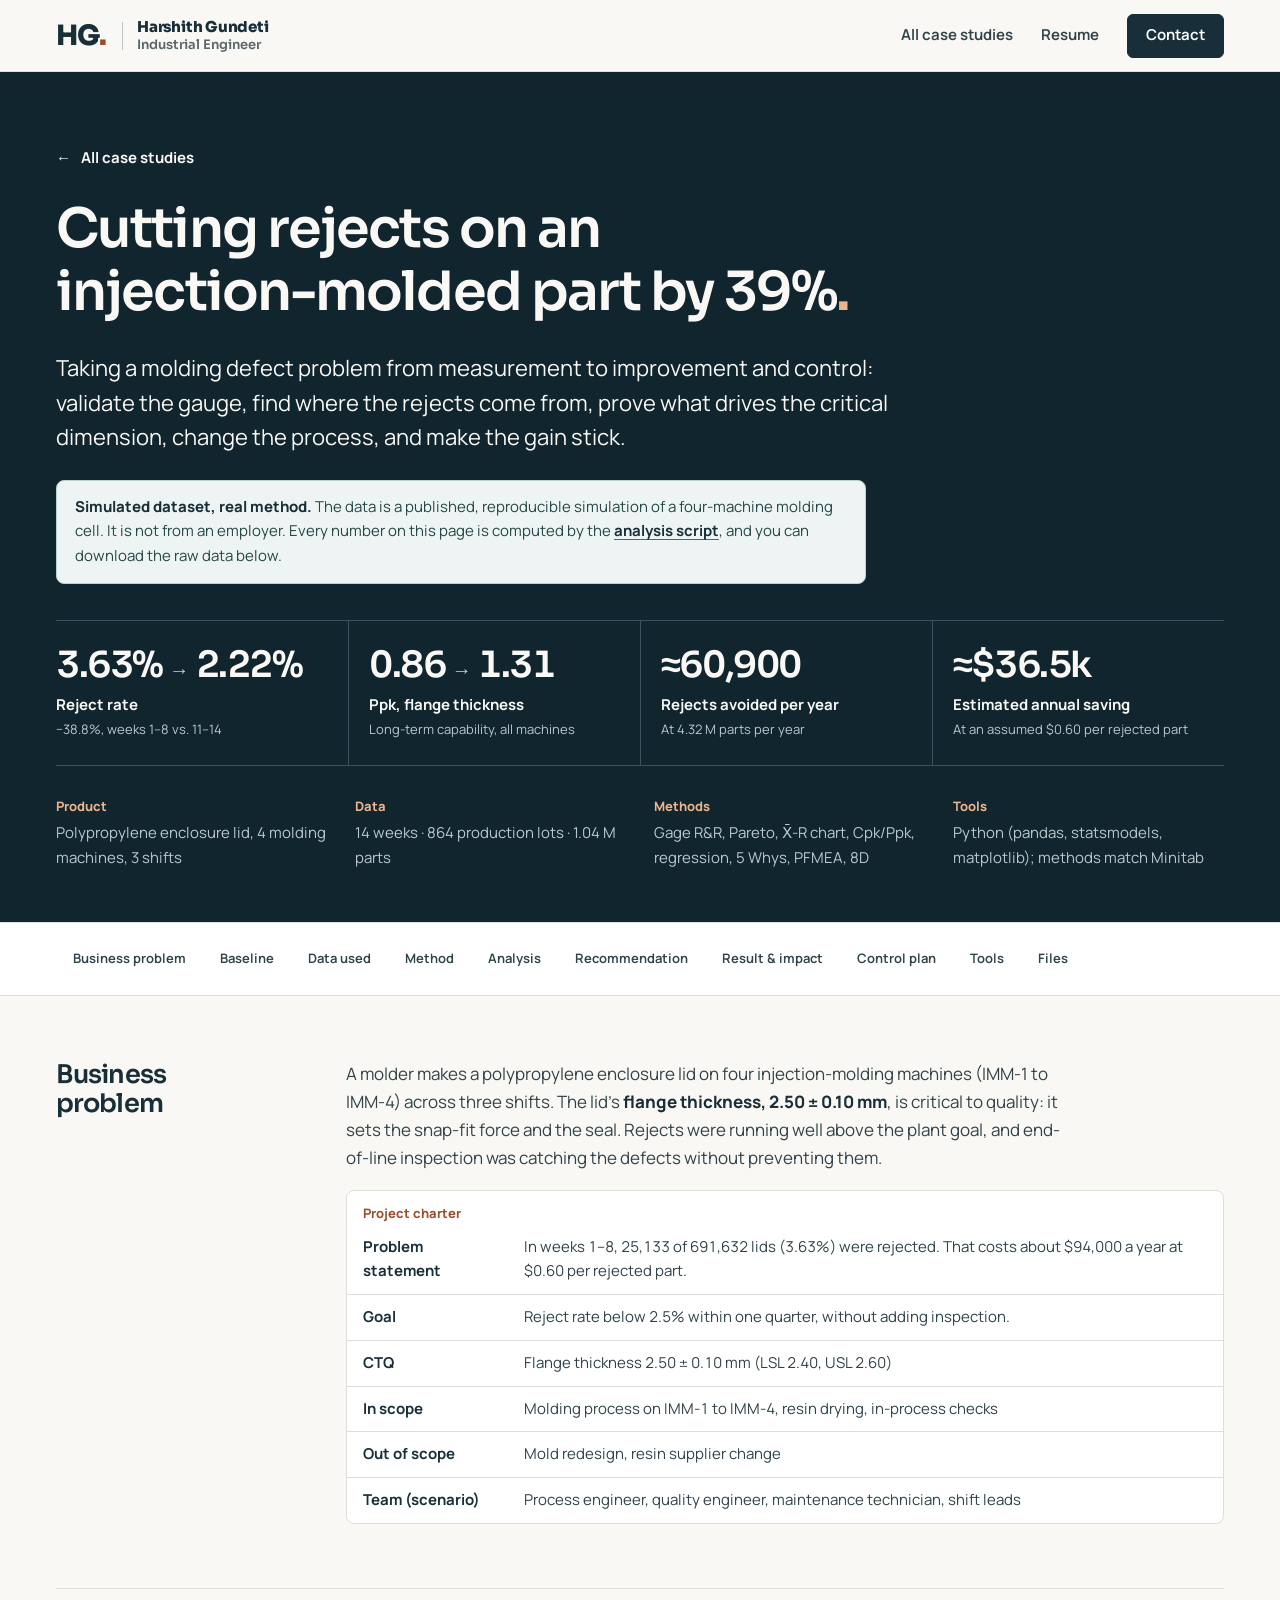
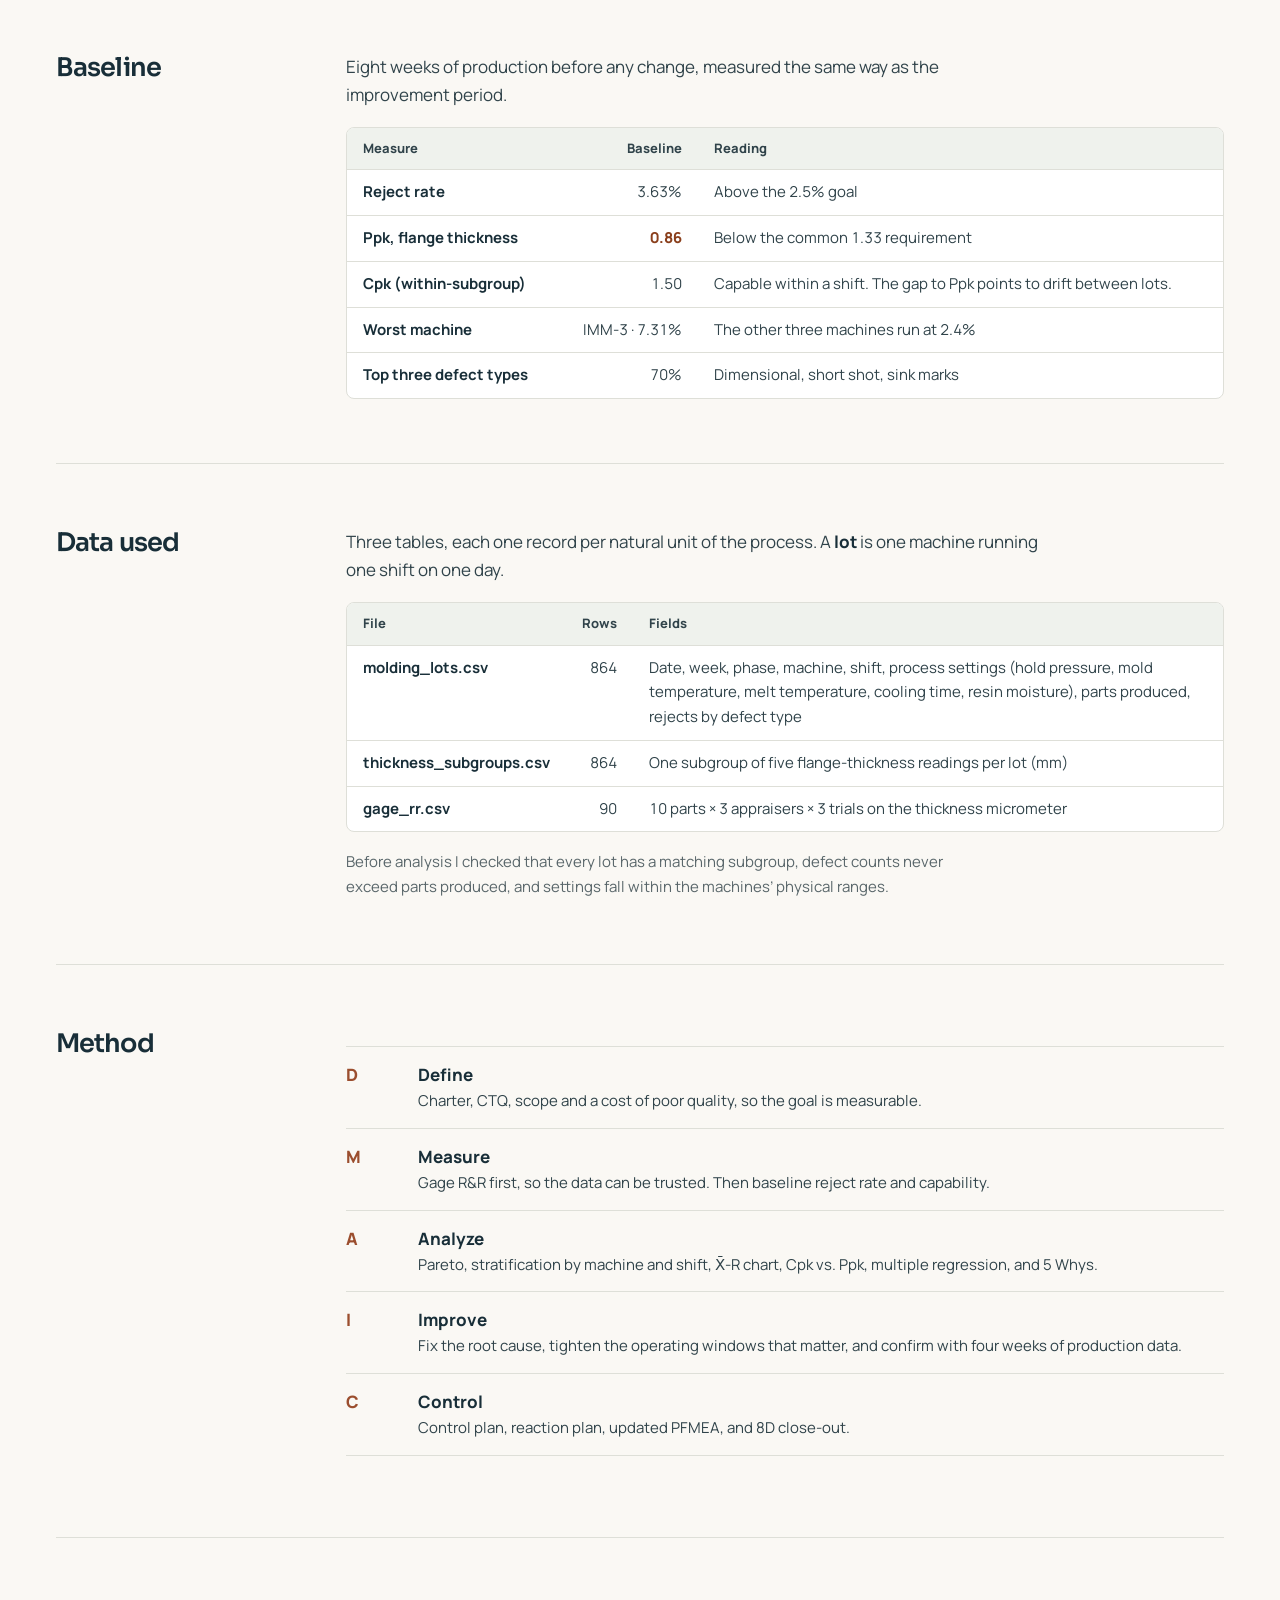
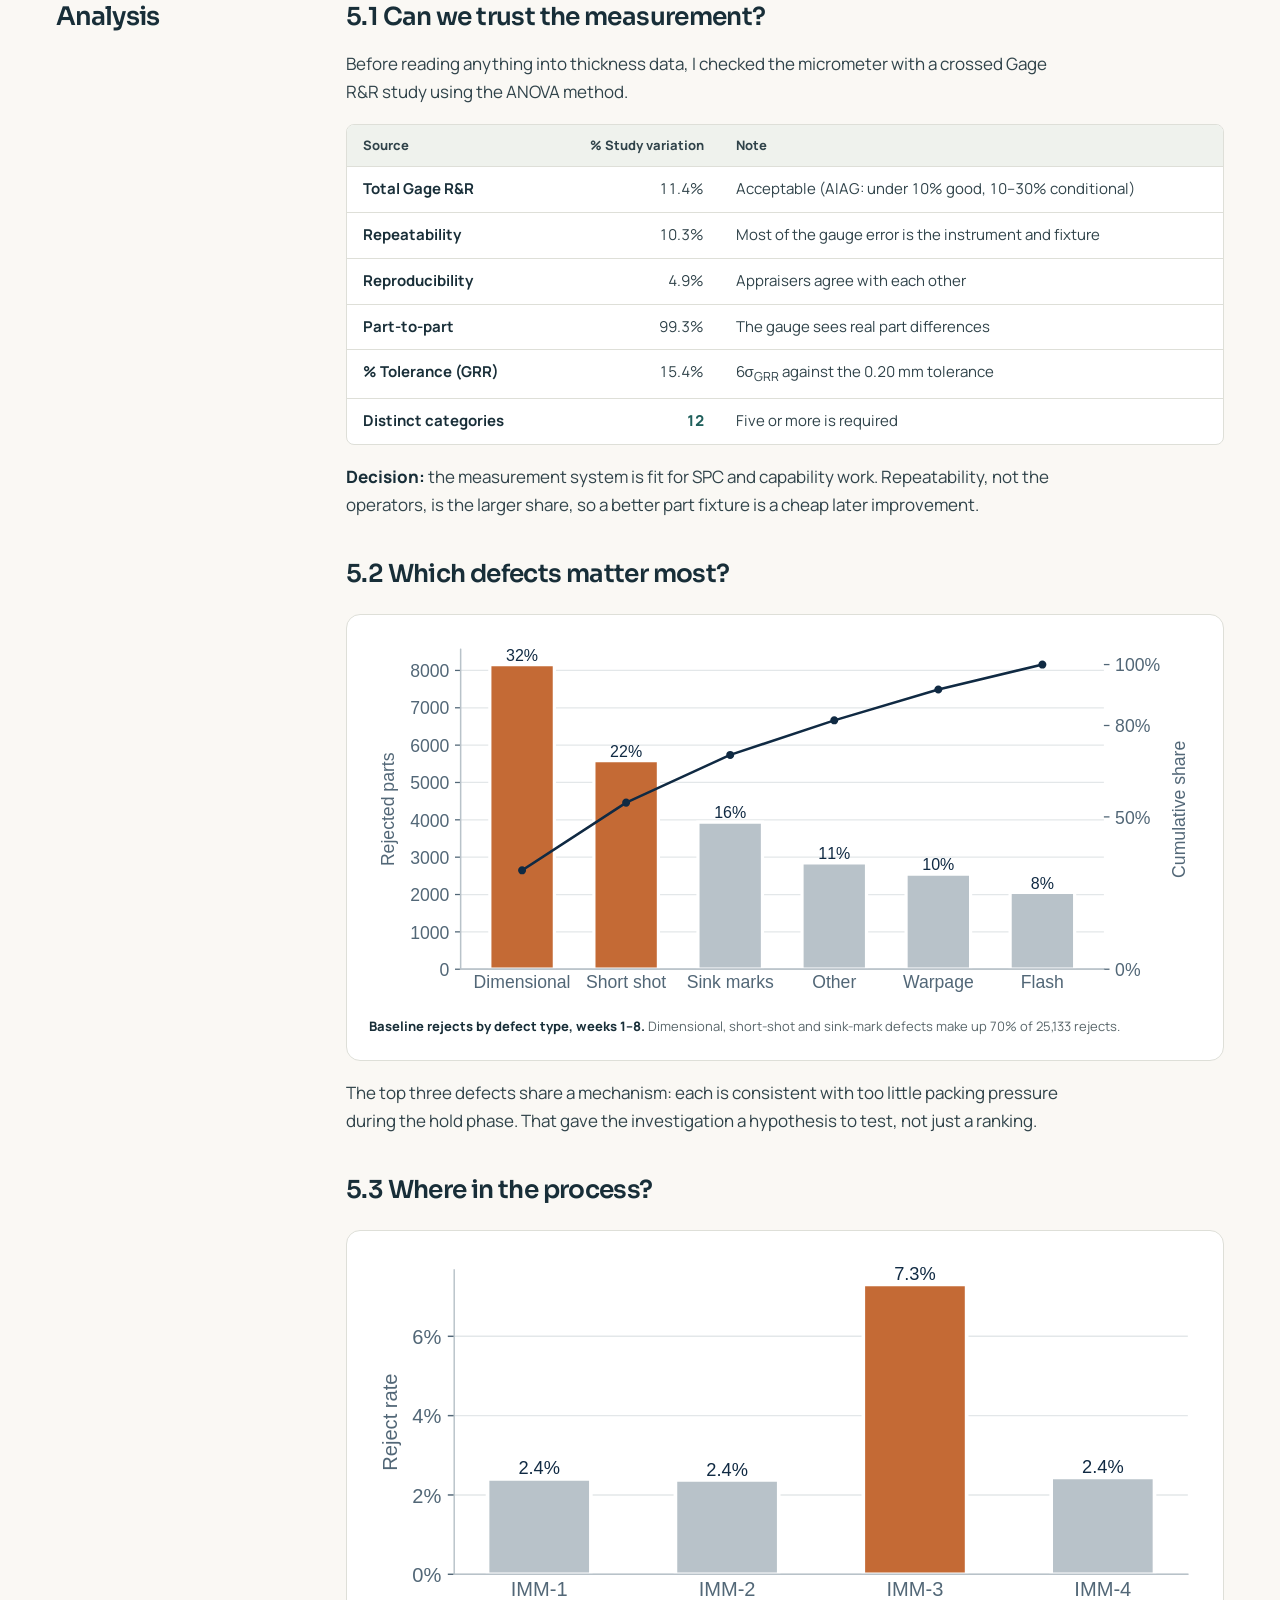
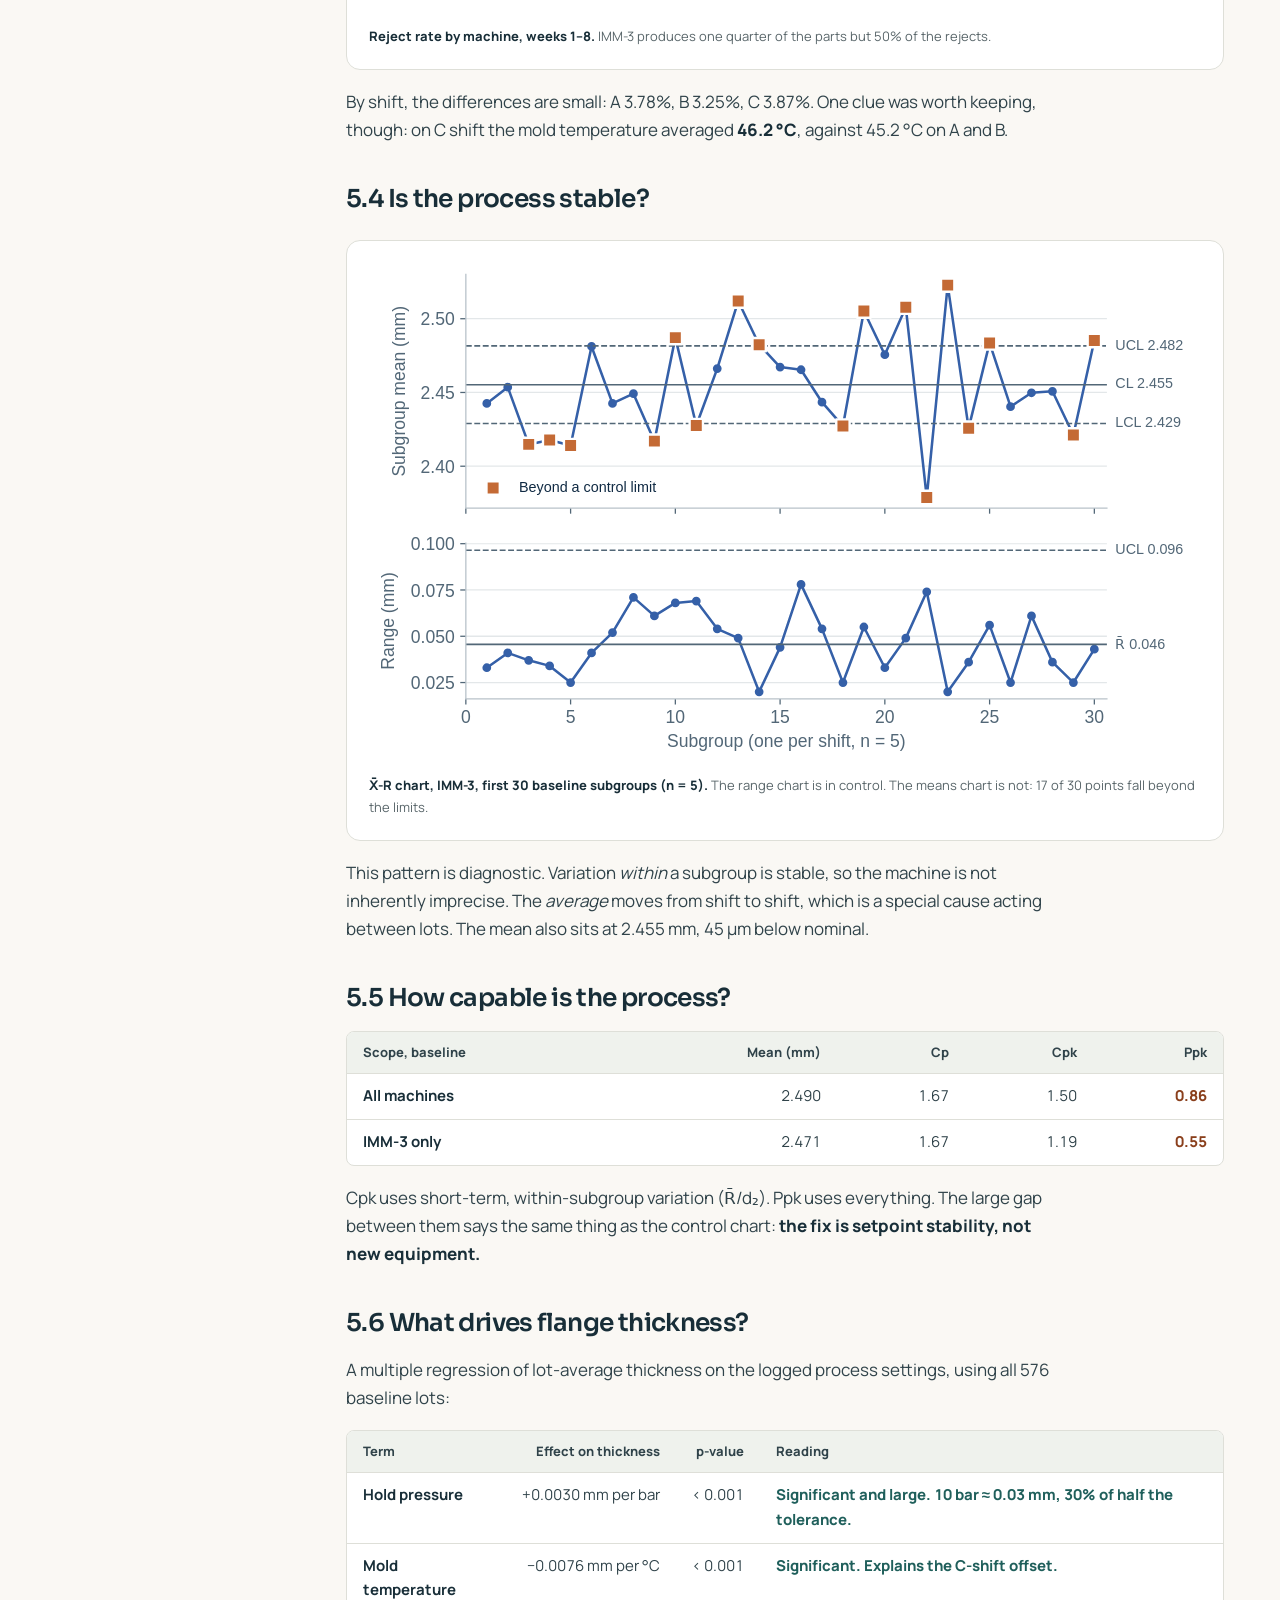
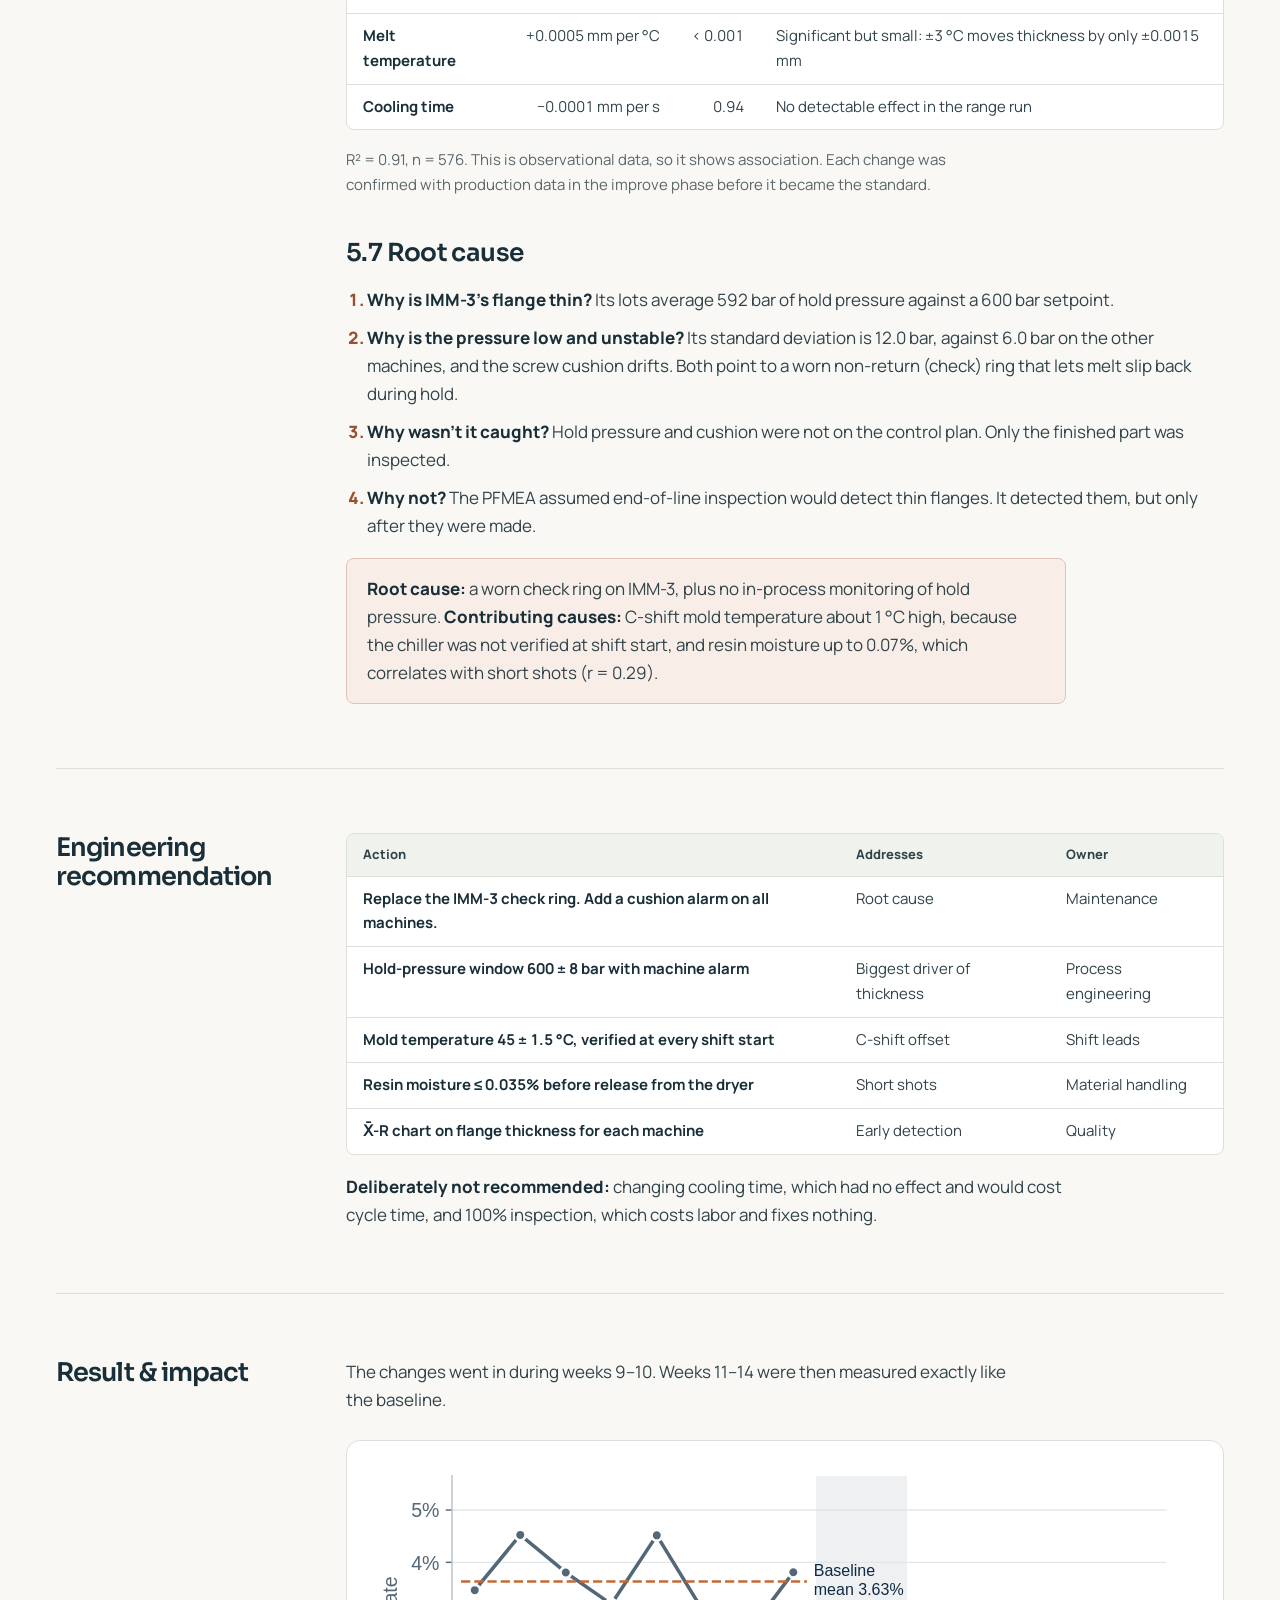
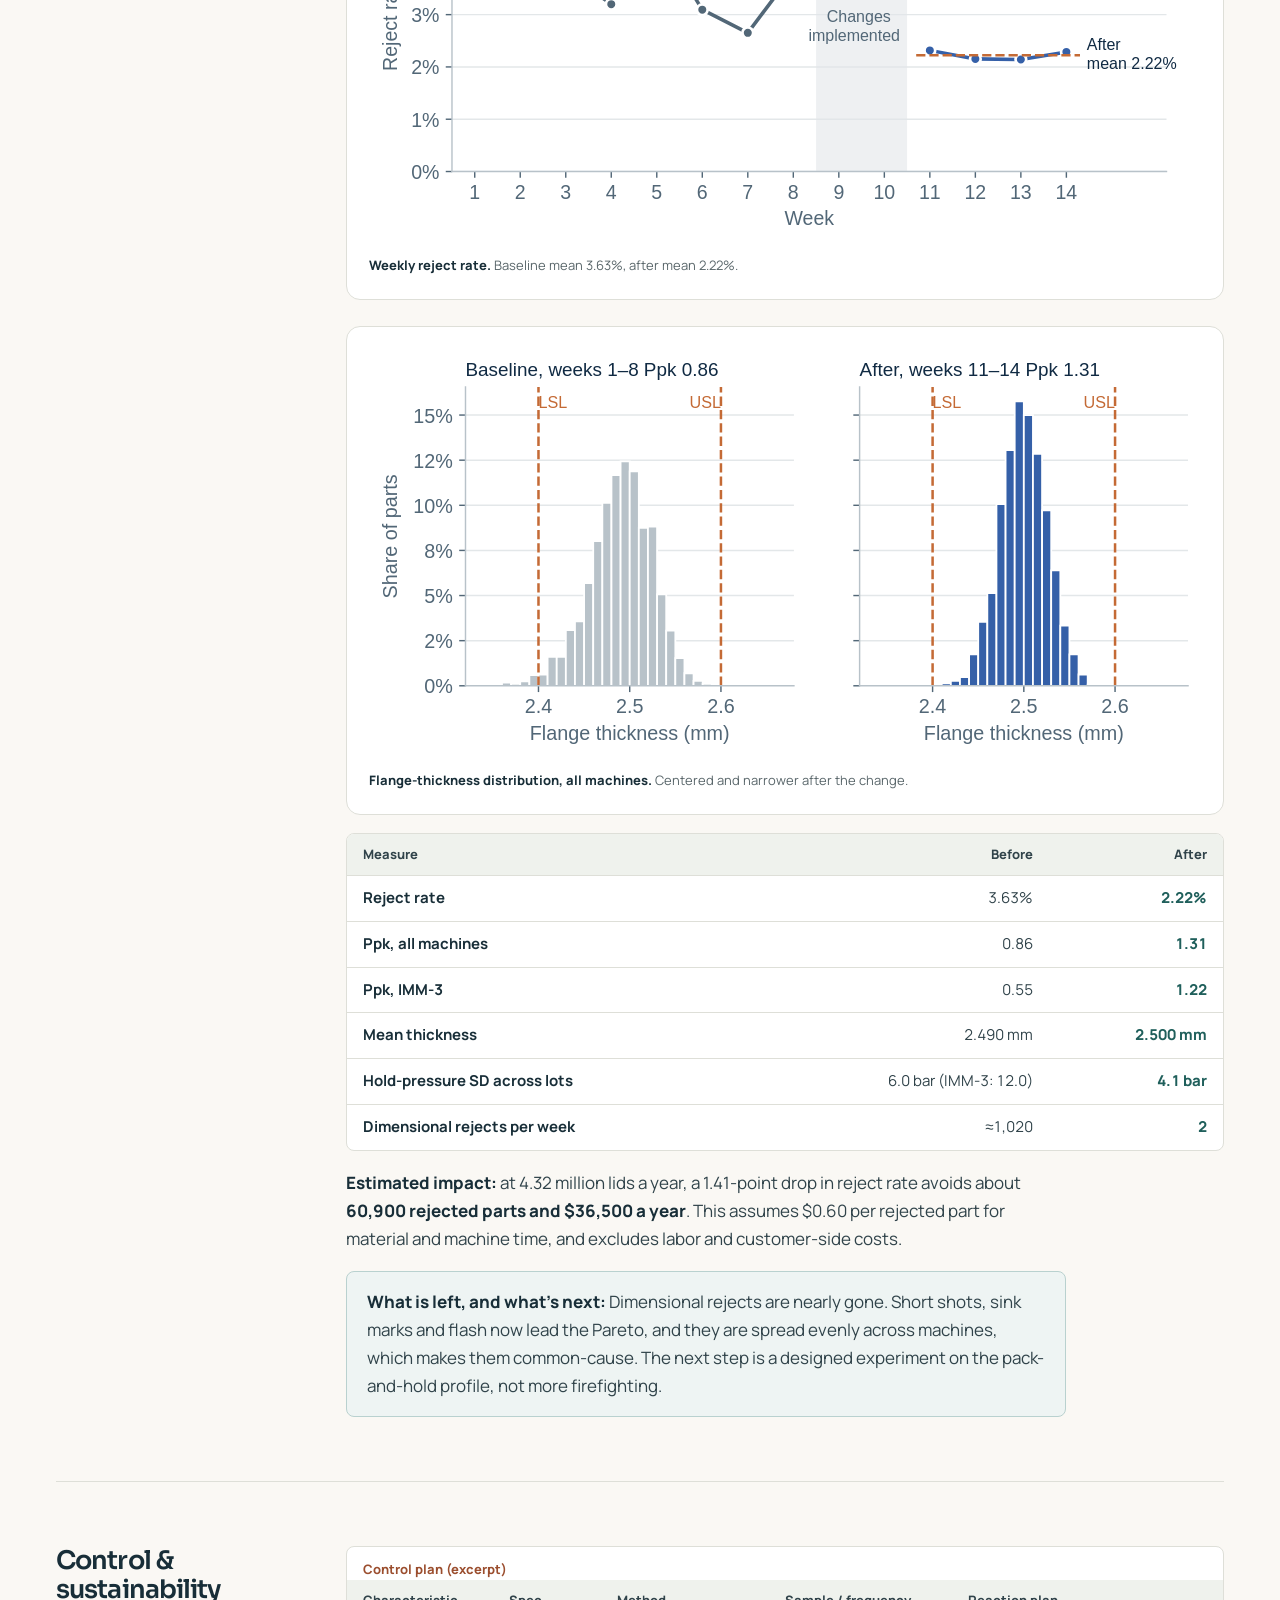
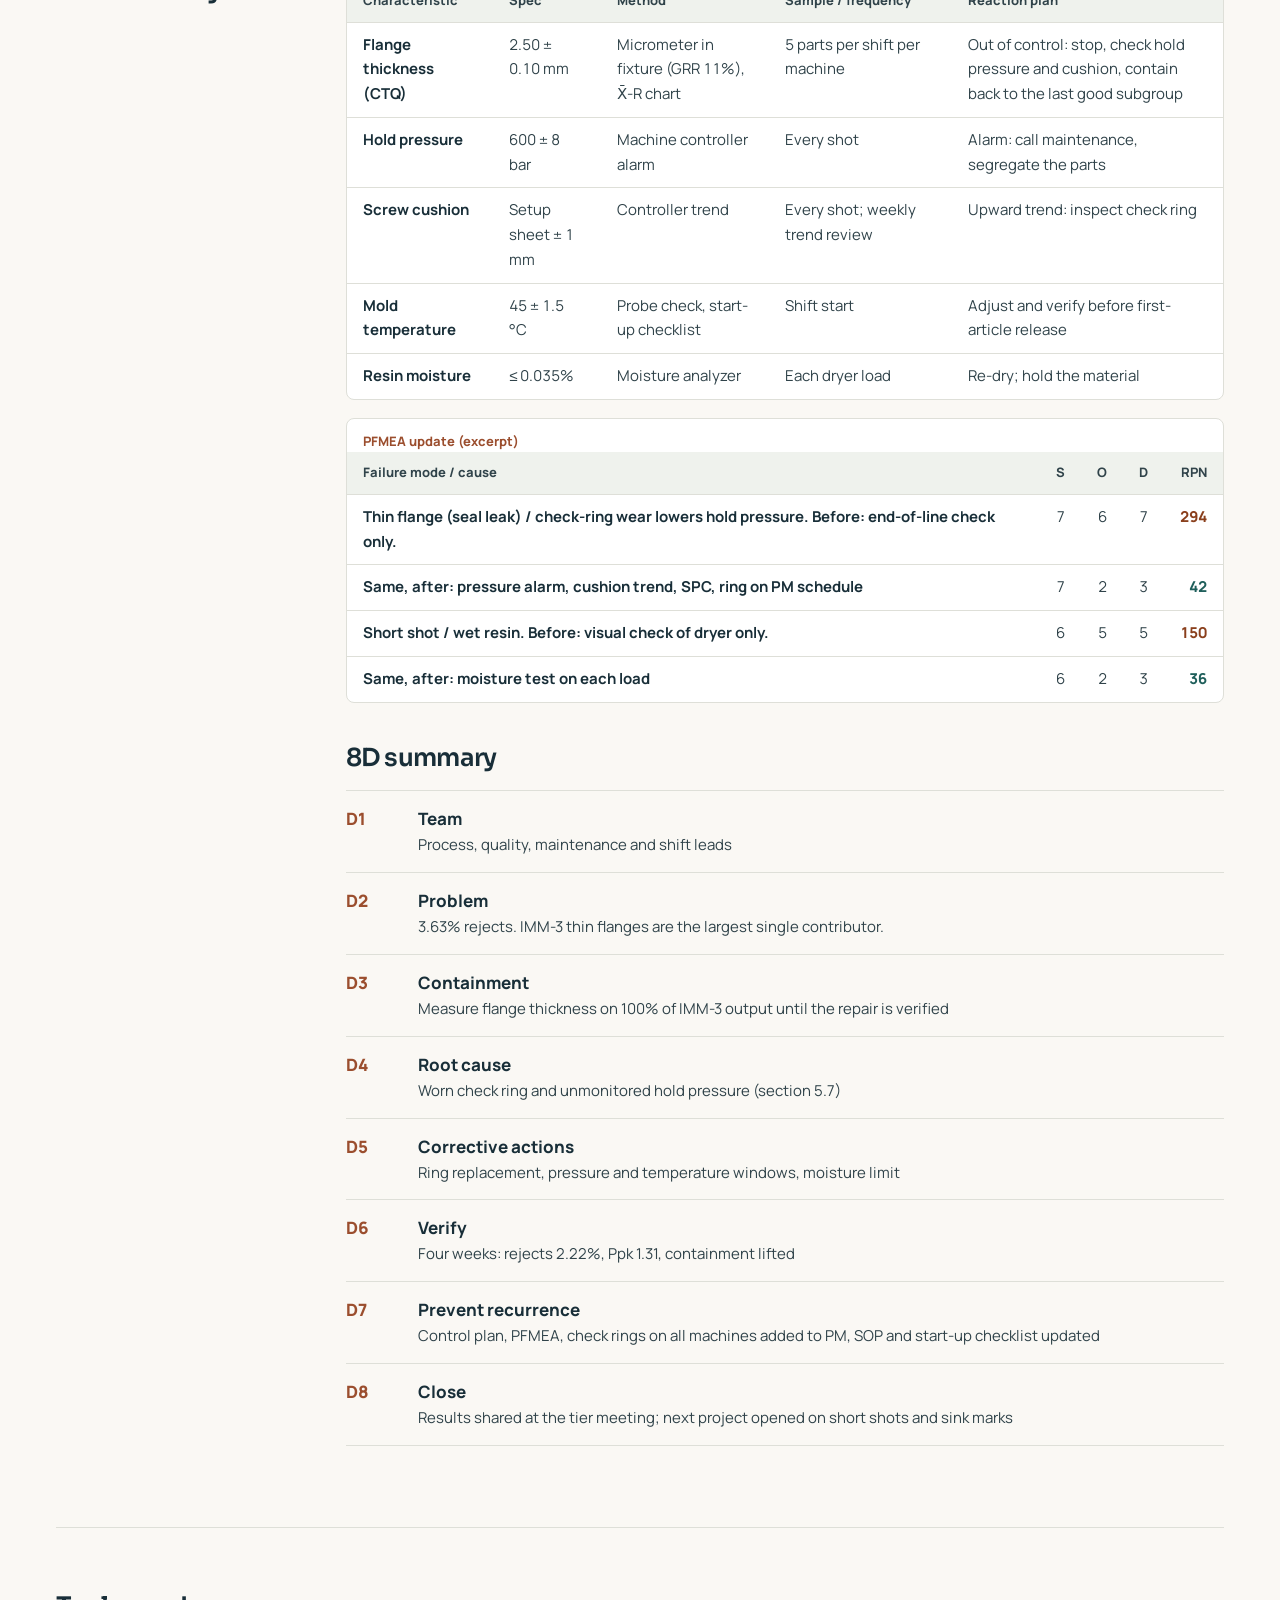
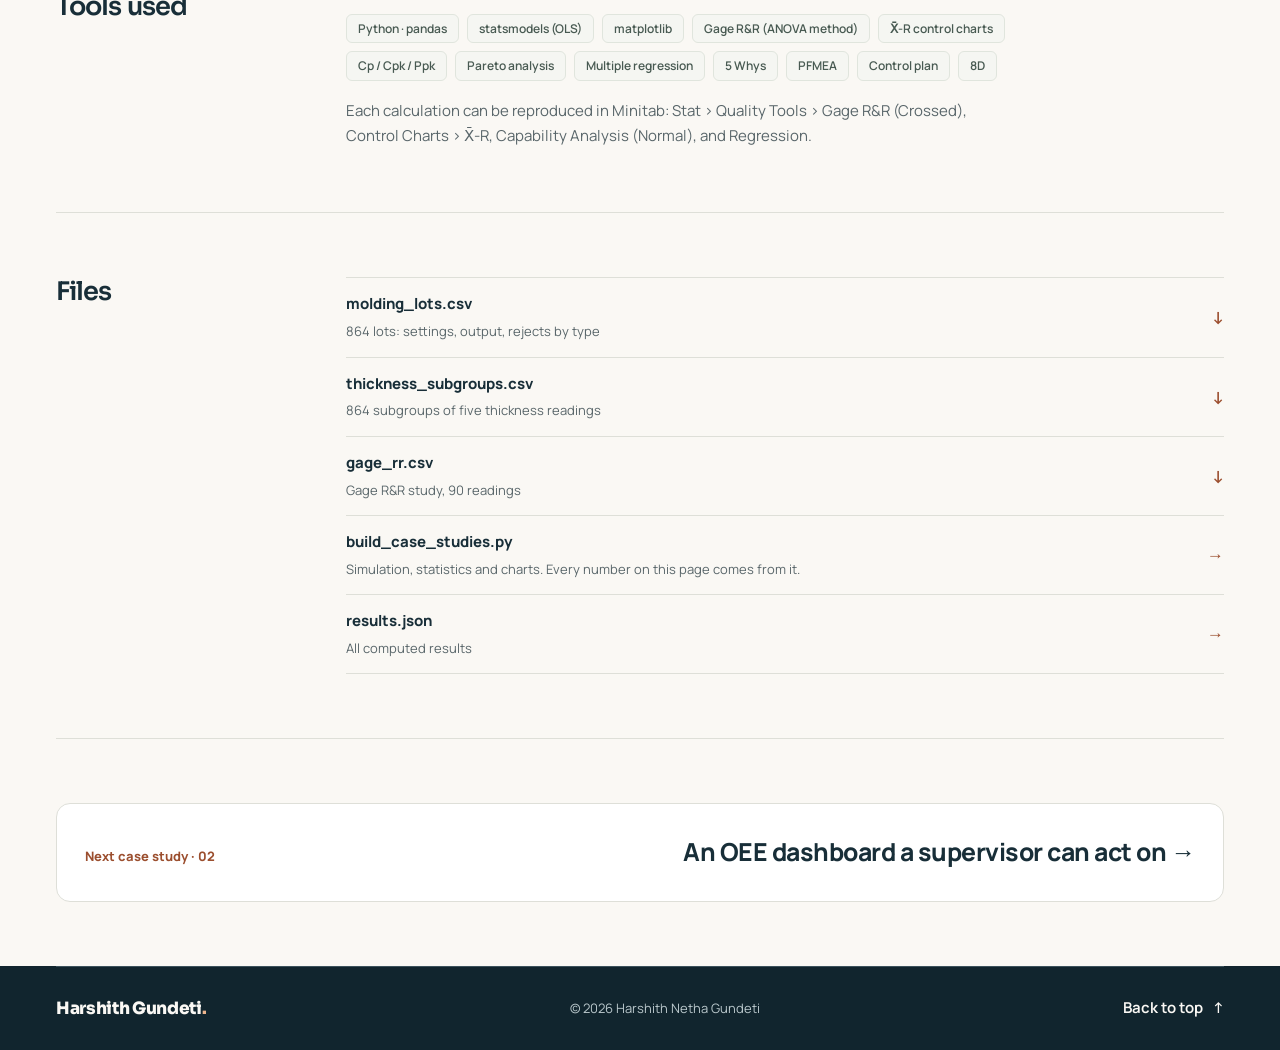
==== commit 016eab04: "Snapshot portfolio before redesign Case-study pages, dashboard updates, design context (PRODUCT.md, " ====
--- a/harshith-portfolio/projects/defect-reduction.html
+++ b/harshith-portfolio/projects/defect-reduction.html
@@ -9,9 +9,10 @@
   <link rel="icon" href="../assets/favicon.svg" type="image/svg+xml">
   <link rel="preload" href="../assets/fonts/manrope-latin.woff2" as="font" type="font/woff2" crossorigin>
   <link rel="preload" href="../assets/fonts/sora-latin.woff2" as="font" type="font/woff2" crossorigin>
-  <link rel="stylesheet" href="../styles.css">
+  <link rel="stylesheet" href="../styles.css?v=20261025-evidence3">
+  <script src="case-study.js?v=20261025-evidence3" defer></script>
 </head>
-<body>
+<body class="case-page">
   <a class="skip-link" href="#main">Skip to content</a>
   <header class="site-header">
     <div class="container nav-inner">
@@ -25,13 +26,13 @@
         <a class="nav-contact" href="../index.html#contact">Contact</a>
       </nav>
     </div>
+    <div class="reading-progress" aria-hidden="true"></div>
   </header>
 
   <main id="main" tabindex="-1">
     <section class="case-hero" aria-labelledby="case-title">
       <div class="container">
         <a class="back-link" href="../index.html#projects"><span aria-hidden="true">←</span> All case studies</a>
-        <p class="eyebrow"><span class="small-line" aria-hidden="true"></span>Case study 01 · Quality engineering · DMAIC</p>
         <h1 id="case-title">Cutting rejects on an injection-molded part by 39%<span class="copper">.</span></h1>
         <p class="case-lead">Taking a molding defect problem from measurement to improvement and control: validate the gauge, find where the rejects come from, prove what drives the critical dimension, change the process, and make the gain stick.</p>
         <p class="sim-note"><span><strong>Simulated dataset, real method.</strong> The data is a published, reproducible simulation of a four-machine molding cell. It is not from an employer. Every number on this page is computed by the <a href="../analysis/build_case_studies.py">analysis script</a>, and you can download the raw data below.</span></p>
@@ -69,7 +70,7 @@
 
     <div class="container">
       <section class="case-section" id="problem" aria-labelledby="problem-title">
-        <header><span class="case-num">01</span><h2 id="problem-title">Business problem</h2></header>
+        <header><h2 id="problem-title">Business problem</h2></header>
         <div class="case-body">
           <p>A molder makes a polypropylene enclosure lid on four injection-molding machines (IMM-1 to IMM-4) across three shifts. The lid’s <strong>flange thickness, 2.50 ± 0.10 mm</strong>, is critical to quality: it sets the snap-fit force and the seal. Rejects were running well above the plant goal, and end-of-line inspection was catching the defects without preventing them.</p>
           <div class="table-wrap" tabindex="0">
@@ -89,7 +90,7 @@
       </section>
 
       <section class="case-section" id="baseline" aria-labelledby="baseline-title">
-        <header><span class="case-num">02</span><h2 id="baseline-title">Baseline</h2></header>
+        <header><h2 id="baseline-title">Baseline</h2></header>
         <div class="case-body">
           <p>Eight weeks of production before any change, measured the same way as the improvement period.</p>
           <div class="table-wrap" tabindex="0">
@@ -108,7 +109,7 @@
       </section>
 
       <section class="case-section" id="data" aria-labelledby="data-title">
-        <header><span class="case-num">03</span><h2 id="data-title">Data used</h2></header>
+        <header><h2 id="data-title">Data used</h2></header>
         <div class="case-body">
           <p>Three tables, each one record per natural unit of the process. A <strong>lot</strong> is one machine running one shift on one day.</p>
           <div class="table-wrap" tabindex="0">
@@ -126,7 +127,7 @@
       </section>
 
       <section class="case-section" id="method" aria-labelledby="method-title">
-        <header><span class="case-num">04</span><h2 id="method-title">Method</h2></header>
+        <header><h2 id="method-title">Method</h2></header>
         <div class="case-body">
           <dl class="d-list">
             <div><dt>D</dt><dd><strong>Define</strong>Charter, CTQ, scope and a cost of poor quality, so the goal is measurable.</dd></div>
@@ -139,7 +140,7 @@
       </section>
 
       <section class="case-section" id="analysis" aria-labelledby="analysis-title">
-        <header><span class="case-num">05</span><h2 id="analysis-title">Analysis</h2></header>
+        <header><h2 id="analysis-title">Analysis</h2></header>
         <div class="case-body">
           <h3>5.1 Can we trust the measurement?</h3>
           <p>Before reading anything into thickness data, I checked the micrometer with a crossed Gage R&amp;R study using the ANOVA method.</p>
@@ -160,21 +161,21 @@
 
           <h3>5.2 Which defects matter most?</h3>
           <figure class="chart">
-            <img src="charts/cs1-pareto.svg" width="720" height="360" loading="lazy" alt="Pareto chart of baseline rejects. Dimensional 8,157 (32%), short shot 5,587 (22%), sink marks 3,938 (16%), other 2,848 (11%), warpage 2,545 (10%), flash 2,058 (8%). The first three make up 70% of rejects.">
+            <img src="charts/cs1-pareto.svg" width="720" height="360" loading="eager" alt="Pareto chart of baseline rejects. Dimensional 8,157 (32%), short shot 5,587 (22%), sink marks 3,938 (16%), other 2,848 (11%), warpage 2,545 (10%), flash 2,058 (8%). The first three make up 70% of rejects.">
             <figcaption><strong>Baseline rejects by defect type, weeks 1–8.</strong> Dimensional, short-shot and sink-mark defects make up 70% of 25,133 rejects.</figcaption>
           </figure>
           <p>The top three defects share a mechanism: each is consistent with too little packing pressure during the hold phase. That gave the investigation a hypothesis to test, not just a ranking.</p>
 
           <h3>5.3 Where in the process?</h3>
           <figure class="chart">
-            <img src="charts/cs1-by-machine.svg" width="720" height="300" loading="lazy" alt="Bar chart of baseline reject rate by machine: IMM-1 2.4%, IMM-2 2.4%, IMM-3 7.3%, IMM-4 2.4%. IMM-3 is highlighted.">
+            <img src="charts/cs1-by-machine.svg" width="720" height="300" loading="eager" alt="Bar chart of baseline reject rate by machine: IMM-1 2.4%, IMM-2 2.4%, IMM-3 7.3%, IMM-4 2.4%. IMM-3 is highlighted.">
             <figcaption><strong>Reject rate by machine, weeks 1–8.</strong> IMM-3 produces one quarter of the parts but 50% of the rejects.</figcaption>
           </figure>
           <p>By shift, the differences are small: A 3.78%, B 3.25%, C 3.87%. One clue was worth keeping, though: on C shift the mold temperature averaged <strong>46.2 °C</strong>, against 45.2 °C on A and B.</p>
 
           <h3>5.4 Is the process stable?</h3>
           <figure class="chart">
-            <img src="charts/cs1-xbar-r.svg" width="720" height="480" loading="lazy" alt="X-bar and R chart for IMM-3, 30 subgroups of five. X-bar chart: center line 2.455 mm, UCL 2.482, LCL 2.429, with 17 of 30 subgroup means outside the limits. R chart: center 0.046 mm, UCL 0.096, all points inside.">
+            <img src="charts/cs1-xbar-r.svg" width="720" height="480" loading="eager" alt="X-bar and R chart for IMM-3, 30 subgroups of five. X-bar chart: center line 2.455 mm, UCL 2.482, LCL 2.429, with 17 of 30 subgroup means outside the limits. R chart: center 0.046 mm, UCL 0.096, all points inside.">
             <figcaption><strong>X̄-R chart, IMM-3, first 30 baseline subgroups (n = 5).</strong> The range chart is in control. The means chart is not: 17 of 30 points fall beyond the limits.</figcaption>
           </figure>
           <p>This pattern is diagnostic. Variation <em>within</em> a subgroup is stable, so the machine is not inherently imprecise. The <em>average</em> moves from shift to shift, which is a special cause acting between lots. The mean also sits at 2.455 mm, 45 µm below nominal.</p>
@@ -218,7 +219,7 @@
       </section>
 
       <section class="case-section" id="recommendation" aria-labelledby="recommendation-title">
-        <header><span class="case-num">06</span><h2 id="recommendation-title">Engineering recommendation</h2></header>
+        <header><h2 id="recommendation-title">Engineering recommendation</h2></header>
         <div class="case-body">
           <div class="table-wrap" tabindex="0">
             <table class="data-table">
@@ -237,15 +238,15 @@
       </section>
 
       <section class="case-section" id="result" aria-labelledby="result-title">
-        <header><span class="case-num">07</span><h2 id="result-title">Result &amp; impact</h2></header>
+        <header><h2 id="result-title">Result &amp; impact</h2></header>
         <div class="case-body">
           <p>The changes went in during weeks 9–10. Weeks 11–14 were then measured exactly like the baseline.</p>
           <figure class="chart">
-            <img src="charts/cs1-weekly.svg" width="720" height="300" loading="lazy" alt="Weekly reject rate. Weeks 1 to 8 average 3.63%. Changes implemented in weeks 9 and 10. Weeks 11 to 14 average 2.22%.">
+            <img src="charts/cs1-weekly.svg" width="720" height="300" loading="eager" alt="Weekly reject rate. Weeks 1 to 8 average 3.63%. Changes implemented in weeks 9 and 10. Weeks 11 to 14 average 2.22%.">
             <figcaption><strong>Weekly reject rate.</strong> Baseline mean 3.63%, after mean 2.22%.</figcaption>
           </figure>
           <figure class="chart">
-            <img src="charts/cs1-capability.svg" width="720" height="300" loading="lazy" alt="Two histograms of flange thickness with spec limits at 2.40 and 2.60 mm. Baseline is wide, skewed low, with a tail near the lower limit, Ppk 0.86. After is narrow and centered on 2.50 mm, Ppk 1.31.">
+            <img src="charts/cs1-capability.svg" width="720" height="300" loading="eager" alt="Two histograms of flange thickness with spec limits at 2.40 and 2.60 mm. Baseline is wide, skewed low, with a tail near the lower limit, Ppk 0.86. After is narrow and centered on 2.50 mm, Ppk 1.31.">
             <figcaption><strong>Flange-thickness distribution, all machines.</strong> Centered and narrower after the change.</figcaption>
           </figure>
           <div class="table-wrap" tabindex="0">
@@ -267,7 +268,7 @@
       </section>
 
       <section class="case-section" id="control" aria-labelledby="control-title">
-        <header><span class="case-num">08</span><h2 id="control-title">Control &amp; sustainability</h2></header>
+        <header><h2 id="control-title">Control &amp; sustainability</h2></header>
         <div class="case-body">
           <div class="table-wrap" tabindex="0">
             <table class="data-table">
@@ -311,7 +312,7 @@
       </section>
 
       <section class="case-section" id="tools" aria-labelledby="tools-title">
-        <header><span class="case-num">09</span><h2 id="tools-title">Tools used</h2></header>
+        <header><h2 id="tools-title">Tools used</h2></header>
         <div class="case-body">
           <ul class="tags" aria-label="Tools and methods">
             <li>Python · pandas</li><li>statsmodels (OLS)</li><li>matplotlib</li><li>Gage R&amp;R (ANOVA method)</li><li>X̄-R control charts</li><li>Cp / Cpk / Ppk</li><li>Pareto analysis</li><li>Multiple regression</li><li>5 Whys</li><li>PFMEA</li><li>Control plan</li><li>8D</li>
@@ -321,7 +322,7 @@
       </section>
 
       <section class="case-section" id="files" aria-labelledby="files-title">
-        <header><span class="case-num">10</span><h2 id="files-title">Files</h2></header>
+        <header><h2 id="files-title">Files</h2></header>
         <div class="case-body">
           <div class="file-list">
             <a href="../data/defect-reduction/molding_lots.csv" download><strong>molding_lots.csv</strong><span>864 lots: settings, output, rejects by type</span><b aria-hidden="true">↓</b></a>
--- a/harshith-portfolio/styles.css
+++ b/harshith-portfolio/styles.css
@@ -74,7 +74,7 @@
 svg { display: block; }
 img { max-width: 100%; }
 h1, h2, h3, h4, p, figure { margin: 0; }
-h1, h2, h3 { font-family: var(--font-display); font-weight: 600; line-height: 1.14; letter-spacing: -.045em; text-wrap: balance; color: var(--navy); }
+h1, h2, h3 { font-family: var(--font-display); font-weight: 600; line-height: 1.14; letter-spacing: -.035em; text-wrap: balance; color: var(--navy); }
 h2 { font-size: var(--fs-h2); }
 h3 { font-size: var(--fs-h3); letter-spacing: -.025em; line-height: 1.2; }
 .brand-mark, .brand-wordmark, .footer-brand { font-family: var(--font-display); }
@@ -123,7 +123,7 @@
 }
 .loader-card { width: min(400px, 100%); position: relative; }
 .loader-identity { display: flex; align-items: center; justify-content: center; gap: 20px; }
-.loader-brand { font-size: 3.5rem; font-weight: 800; letter-spacing: -.08em; color: var(--navy); line-height: 1; }
+.loader-brand { font-size: 3.5rem; font-weight: 800; letter-spacing: -.035em; color: var(--navy); line-height: 1; }
 .loader-brand > span { color: var(--copper); }
 .loader-identity > span:last-child { font-size: .9375rem; font-weight: 750; border-left: 1px solid var(--line-strong); padding-left: 20px; }
 .loader-identity small { display: block; font-size: .8125rem; font-weight: 500; color: var(--muted); margin-top: 5px; }
@@ -199,7 +199,7 @@
 #site-nav { margin-left: auto; }
 .brand { display: flex; align-items: center; gap: 14px; min-height: 44px; }
 .brand-mark {
-  font-size: 1.75rem; font-weight: 800; letter-spacing: -.08em; line-height: 1;
+  font-size: 1.75rem; font-weight: 800; letter-spacing: -.035em; line-height: 1;
   color: var(--navy); padding-right: 16px; border-right: 1px solid var(--line-strong);
 }
 .brand-mark > span { color: var(--copper); }
@@ -235,7 +235,7 @@
   font-size: var(--fs-sm); font-weight: 750; letter-spacing: -.01em;
   transition: background-color .2s, border-color .2s, box-shadow .2s, transform .2s var(--ease);
 }
-.button:hover { transform: translateY(-2px); }
+.button:hover { transform: none; }
 .button:active { transform: none; }
 .button > span { font-size: 1.125rem; line-height: 1; }
 .button svg { width: 18px; height: 18px; fill: none; stroke: currentColor; stroke-width: 1.8; }
@@ -261,7 +261,7 @@
   padding-block: clamp(56px, 6vw, 96px) clamp(40px, 5vw, 72px);
 }
 .hero-copy .eyebrow { margin-bottom: 24px; }
-h1 { font-size: var(--fs-h1); letter-spacing: -.055em; line-height: 1.1; margin-bottom: 28px; }
+h1 { font-size: var(--fs-h1); letter-spacing: -.035em; line-height: 1.1; margin-bottom: 28px; }
 .hero-intro { font-size: var(--fs-lead); line-height: 1.55; color: var(--ink); max-width: 34em; }
 .hero-intro strong { color: var(--navy); }
 .hero-description { margin-top: 14px; max-width: 32em; }
@@ -335,7 +335,7 @@
 .proof-item p span { display: block; }
 .proof-number {
   display: flex; align-items: baseline; flex: none;
-  font-size: 3rem; font-weight: 800; letter-spacing: -.06em; line-height: 1; color: var(--navy);
+  font-size: 3rem; font-weight: 800; letter-spacing: -.035em; line-height: 1; color: var(--navy);
   font-variant-numeric: tabular-nums;
 }
 .proof-number > span { font-size: 1.75rem; color: var(--copper); }
@@ -394,7 +394,7 @@
   border: 1px solid var(--line); border-radius: var(--radius);
   transition: box-shadow .3s, border-color .3s;
 }
-.project-card:hover, .project-card:focus-within { border-color: var(--line-strong); box-shadow: 0 16px 36px #102a430f; }
+.project-card:focus-within { border-color: var(--line-strong); }
 .project-visual { display: flex; flex-direction: column; height: 320px; padding: 22px 24px 16px; background: #e9eff3; }
 .doe-visual { background: #e8efec; }
 .visual-header { display: flex; align-items: center; justify-content: space-between; gap: 12px; font-size: var(--fs-xs); font-weight: 750; color: var(--navy); }
@@ -496,7 +496,7 @@
 .method-panel h3 { margin-top: 10px; font-size: clamp(1.5rem, 1.2rem + 1vw, 2rem); }
 .method-panel > p:not(.phase-number) { margin-top: 14px; max-width: 34em; color: var(--on-dark-muted); }
 .method-panel > .phase-practice {
-  padding: 14px 18px; border-left: 3px solid var(--copper-light);
+  padding: 14px 18px; border: 1px solid var(--line-dark);
   background: #ffffff0a; border-radius: 0 6px 6px 0; color: var(--on-dark); font-size: var(--fs-sm);
 }
 .phase-practice strong { display: block; font-size: var(--fs-xs); color: var(--copper-light); margin-bottom: 2px; }
@@ -751,7 +751,7 @@
 
 /* Editorial hierarchy shared by the portfolio and its case studies. */
 .hero h1 { color: var(--on-dark); }
-.hero-accent { color: var(--copper-light); }
+.hero-accent { color: inherit; }
 .hero-copy .eyebrow { color: var(--copper-light); }
 .hero-intro { color: #dae2e3; font-size: clamp(1.125rem, 1rem + .35vw, 1.25rem); }
 .hero-intro strong { color: var(--white); font-weight: 750; }
@@ -771,7 +771,7 @@
   background: var(--paper); padding: 22px; border: 1px solid #ffffff26;
   border-radius: 16px; box-shadow: 0 24px 64px #00000020;
 }
-.scene-topline { font-size: .6875rem; letter-spacing: .015em; }
+.scene-topline { font-size: .8125rem; letter-spacing: 0; }
 .scene-bottom { padding-top: 18px; }
 .scene-bottom strong { font-family: var(--font-display); font-size: .875rem; font-weight: 600; }
 .hero .proof-strip { border-color: var(--line-dark); margin-bottom: 0; }
@@ -799,7 +799,7 @@
 .project-body .project-link { margin-top: auto; padding-top: 12px; }
 .project-body .project-link .text-link { width: 100%; justify-content: space-between; padding-block: 8px; border-top: 1px solid var(--line); border-bottom: 0; }
 .project-body .project-details { margin-top: auto; }
-.project-type { font-size: .6875rem; text-transform: uppercase; letter-spacing: .075em; }
+.project-type { font-size: .8125rem; text-transform: none; letter-spacing: 0; }
 .project-body h3 { line-height: 1.25; }
 .project-body > p:not(.project-type):not(.project-link) { font-size: 1rem; }
 .method-section { background: var(--navy); }
@@ -817,7 +817,7 @@
 .degree-icon { background: var(--navy); color: var(--on-dark); border: 0; font-family: var(--font-display); font-weight: 500; }
 .contact-top h2 { line-height: 1.14; }
 .contact-links > li > a { min-height: 90px; }
-.contact-links > li > a > span:first-child { font-size: .6875rem; text-transform: uppercase; letter-spacing: .1em; }
+.contact-links > li > a > span:first-child { font-size: .8125rem; text-transform: none; letter-spacing: 0; }
 .contact-links b { display: grid; place-items: center; width: 36px; height: 36px; border: 1px solid var(--line-dark); border-radius: 50%; }
 .case-hero { background: #eeefea; }
 .case-hero h1 { max-width: 19em; font-weight: 600; line-height: 1.16; }
@@ -853,13 +853,6 @@
   .entering .hero-copy > :nth-child(6) { animation-delay: .3s; }
   .entering .production-scene { animation: settle .85s .12s var(--ease) both; }
   .entering .brand, .entering #site-nav, .entering .global-motion { animation: rise .55s var(--ease) both; }
-
-  .js .project-visual:not(.is-drawn) .station-bar { transform: scaleY(.04); }
-  .station:nth-child(3) .station-bar { transition-delay: .08s; }
-  .station:nth-child(4) .station-bar { transition-delay: .16s; }
-  .station:nth-child(5) .station-bar { transition-delay: .24s; }
-  .js .project-visual:not(.is-drawn) .cube-front path { stroke-dashoffset: 900; }
-  .js .project-visual:not(.is-drawn) .cube-nodes circle { opacity: 0; }
 
   .project-details[open] > div { animation: rise .4s var(--ease); }
   .method-panel { animation: rise .35s var(--ease); }
@@ -988,8 +981,191 @@
   .scene-viewport { aspect-ratio: 16 / 9; }
 }
 
+/* Evidence-led composition. Shared tokens preserve the portfolio's identity. */
+:root {
+  --section: clamp(64px, 7vw, 112px);
+  --surface-raised: #fff;
+  --surface-technical: #eef1f3;
+  --focus: #9b4e2e;
+}
+html { scrollbar-color: var(--line-strong) var(--paper); }
+body { caret-color: var(--copper); }
+a { text-underline-offset: .22em; }
+::selection { background: #edb58e; color: #11252e; }
+button, select { accent-color: var(--teal); }
+.container { width: min(1320px, 100% - 2 * var(--gutter)); }
+.hero-layout { grid-template-columns: minmax(0, 1.05fr) minmax(0, 1fr); gap: 5%; padding-block: clamp(44px, 6vw, 86px); }
+.hero h1 { font-size: clamp(2.25rem, 4.5vw, 4.75rem); line-height: 1.08; font-weight: 600; margin-bottom: 24px; }
+.hero-intro { max-width: 33em; }
+.hero-disciplines { display: flex; flex-wrap: wrap; gap: 7px 18px; margin-top: 22px; color: var(--copper-light); font-size: .8125rem; }
+.hero-disciplines li { padding-bottom: 4px; border-bottom: 1px solid var(--line-dark); }
+.hero-meta { margin-top: 22px; }
+.production-scene { border: 0; box-shadow: none; padding: 22px; }
+.scene-viewport { background-image: none; aspect-ratio: 1.3; }
+.scene-label { box-shadow: none; font-size: .75rem; }
+.scene-flow { display: none; }
+.scene-bottom strong { font-size: .9375rem; }
+.hero .proof-strip { grid-template-columns: 1.2fr 1fr 1.1fr; }
+.hero .proof-item { padding: 24px; }
+.hero .proof-item:first-child { padding-left: 0; }
+.hero .proof-number { font-size: 2.4rem; }
+.hero .proof-icon { font-size: 2rem; width: 42px; }
+.hero .proof-item:nth-child(3) { grid-column: auto; border-top: 0; border-left: 1px solid var(--line-dark); }
+.section-heading { margin-bottom: 36px; }
+.section-heading > p { max-width: 44ch; }
+.work-toolbar { display: flex; justify-content: space-between; align-items: center; gap: 20px; margin-bottom: 28px; }
+.work-filters { display: flex; flex-wrap: wrap; gap: 8px; }
+.work-filters button { min-height: 44px; padding: 9px 16px; border: 1px solid var(--line-strong); border-radius: 24px; background: transparent; font-size: .875rem; font-weight: 650; }
+.work-filters button span { margin-left: 8px; font-variant-numeric: tabular-nums; }
+.work-filters button[aria-pressed='true'] { color: var(--white); background: var(--navy); border-color: var(--navy); }
+.work-filters button:hover { border-color: var(--navy); }
+#work-count { font-size: .8125rem; white-space: nowrap; }
+.project-grid { gap: 28px; }
+.project-featured { grid-column: 1 / -1; display: grid; grid-template-columns: 1.05fr 1fr; align-items: stretch; background: transparent; border: 0; border-radius: 0; overflow: visible; padding-bottom: 28px; border-bottom: 1px solid var(--line); }
+.project-featured .project-visual { min-height: 360px; height: 100%; border: 0; border-radius: 14px; padding: 24px; }
+.project-featured .project-body { padding: 12px 0 6px 40px; }
+.project-featured h3 { font-size: clamp(1.5rem, 2.2vw, 2rem); max-width: 25ch; }
+.project-body .project-link { margin-top: 12px; padding-block: 0; }
+.project-type { color: var(--teal); margin-block: 12px; }
+.method-cert svg { width: 28px; height: 28px; flex: none; fill: none; stroke: var(--copper-light); stroke-width: 1.8; }
+.project-body .evidence-note { font-size: .8125rem !important; color: var(--teal); margin-top: 2px; }
+.project-body .tags { gap: 6px; }
+.project-body .tags > li { background: transparent; border: 0; padding: 0 12px 0 0; color: var(--muted); font-size: .8125rem; }
+.project-card:not(.project-featured) { background: transparent; border: 0; border-radius: 0; }
+.project-card:not(.project-featured) .project-visual { border-radius: 14px; border: 0; }
+.project-card:not(.project-featured) .project-body { padding: 24px 0 0; }
+.project-card:not(.project-featured) .project-body h3 { font-size: 1.5rem; }
+.about-section { background: var(--mist); border: 0; }
+.about-copy { max-width: 65ch; }
+.about-layout { grid-template-columns: .8fr 1.2fr; }
+.expertise-grid { gap: 0 40px; grid-template-columns: repeat(2, minmax(0, 1fr)); }
+.expertise-item { border: 0; border-radius: 0; border-top: 1px solid var(--line-strong); padding: 28px 0; background: transparent; display: grid; grid-template-columns: 44px 1fr; column-gap: 16px; }
+.expertise-item > svg { grid-row: 1 / 4; margin: 0; }
+.expertise-item h3 { font-size: 1.25rem; }
+.expertise-item > p { margin-top: 8px; }
+.expertise-item ul { margin-top: 20px; }
+.method-section::before { display: none; }
+.method-workspace { background: transparent; border: 0; padding: 0; }
+.contact-top h2 { font-size: clamp(2.5rem, 5vw, 4.75rem); }
+.contact-links strong { overflow-wrap: anywhere; }
+.case-hero { background: var(--navy-deep); }
+.case-hero h1, .case-hero .back-link, .case-hero .case-lead { color: var(--on-dark); }
+.case-hero .copper, .case-hero .case-facts dt { color: var(--copper-light); }
+.case-hero .case-facts dd { color: var(--on-dark-muted); }
+.case-hero .case-lead { max-width: 65ch; }
+.sim-note { border: 1px solid #b9d1cf; border-radius: 8px; }
+.case-hero .stat-row { gap: 0; border-block: 1px solid var(--line-dark); border-radius: 0; }
+.case-hero .stat { background: transparent; border: 0; border-radius: 0; padding: 24px 20px; }
+.case-hero .stat:first-child { padding-left: 0; }
+.case-hero .stat + .stat { border-left: 1px solid var(--line-dark); }
+.case-hero .stat-value, .case-hero .stat-label { color: var(--on-dark); }
+.case-hero .stat-sub, .case-hero .stat-value small { color: var(--on-dark-muted); }
+.case-toc { position: sticky; top: var(--header); z-index: 30; padding-block: 10px; }
+.case-toc ol { flex-wrap: nowrap; overflow-x: auto; padding: 4px; scrollbar-width: thin; }
+.case-toc li { flex: none; }
+.case-toc a { min-height: 44px; background: transparent; border-color: transparent; }
+.case-toc a::before { display: none; }
+.case-toc a[aria-current='location'] { background: var(--navy); color: var(--white); }
+.case-section { scroll-margin-top: 80px; grid-template-columns: minmax(160px, 220px) minmax(0, 1fr); gap: 6%; }
+.case-section > header { position: sticky; top: calc(var(--header) + 98px); border: 0; padding-top: 0; }
+.case-section h2 { font-size: clamp(1.5rem, 2vw, 2rem); }
+.case-body { max-width: 900px; }
+.case-body > p, .case-body > ul { max-width: 72ch; }
+.case-body .table-wrap { border-radius: 8px; }
+.callout { border: 1px solid #dec3b3; border-radius: 8px; }
+.callout.quality { border-color: #b9d1cf; }
+.code, .data-table, .dash-tile { font-variant-numeric: tabular-nums; }
+.dash-filters { flex-wrap: wrap; }
+.dash-filters button { min-height: 44px; }
+.dash-filters #f-export { color: var(--white); background: var(--navy); border-color: var(--navy); }
+.dash-status { font-size: .8125rem; color: var(--teal); }
+.dash-status:empty { display: none; }
+.dash-tip { max-width: min(280px, calc(100vw - 16px)); }
+.case-nav > a:focus-visible, .back-link:focus-visible { outline-offset: 3px; }
+@media (min-width: 961px) {
+  .project-featured:nth-child(2) .project-visual { order: 2; }
+  .project-featured:nth-child(2) .project-body { padding: 12px 40px 6px 0; }
+}
+@media (max-width: 1100px) {
+  .hero-layout { gap: 28px; }
+  .scene-label { display: none !important; }
+  .project-featured .project-body { padding-left: 24px; }
+  .kpi-mini { grid-template-columns: repeat(3, minmax(0, 1fr)); }
+  .kpi-mini .kpi-main { grid-column: 1 / -1; flex-direction: row; align-items: center; gap: 16px; }
+  .case-section { grid-template-columns: 160px minmax(0, 1fr); gap: 28px; }
+}
+@media (max-width: 960px) {
+  .hero-layout { grid-template-columns: minmax(0, 1fr) minmax(0, .85fr); }
+  .hero h1 { font-size: clamp(2.25rem, 4.7vw, 3rem); }
+  .production-scene { padding: 16px; }
+  .scene-bottom { align-items: flex-start; flex-direction: column; }
+  .hero .proof-strip { grid-template-columns: 1.15fr 1fr; }
+  .hero .proof-item:nth-child(3) { grid-column: 1 / -1; border-left: 0; border-top: 1px solid var(--line-dark); padding-left: 0; }
+  .project-grid { grid-template-columns: repeat(2, minmax(0, 1fr)); }
+  .project-featured { grid-template-columns: 1fr; }
+  .project-featured .project-visual { height: 340px; min-height: 0; }
+  .project-featured .project-body { padding: 24px 0 0; }
+  .project-featured h3 { max-width: 35ch; }
+  .about-layout { grid-template-columns: 1fr; }
+  .case-section { grid-template-columns: 1fr; }
+  .case-section > header { position: static; }
+}
+@media (max-width: 640px) {
+  .hero-layout { display: flex; flex-direction: column; align-items: stretch; padding-block: 32px; gap: 28px; }
+  .hero h1 { font-size: clamp(2rem, 7.7vw, 3rem); margin-bottom: 16px; }
+  .hero-intro { font-size: 1rem; line-height: 1.6; }
+  .hero-disciplines { gap: 5px 12px; margin-top: 16px; font-size: .75rem; }
+  .hero-actions { margin-top: 20px; gap: 10px; }
+  .hero-actions .button { flex: 1 1 auto; padding: 10px 14px; min-height: 48px; font-size: .8125rem; }
+  .hero-actions .button > span { display: none; }
+  .hero-meta { margin-top: 18px; flex-direction: row; gap: 4px 16px; }
+  .hero-meta > span + span { margin: 0; padding: 0; border: 0; }
+  .scene-viewport { aspect-ratio: 1.65; }
+  .scene-bottom { flex-direction: row; align-items: center; gap: 12px; padding-top: 12px; }
+  .scene-bottom strong { font-size: .8125rem; }
+  .scene-bottom span { font-size: .75rem; }
+  .hero .proof-strip { grid-template-columns: 1fr; }
+  .hero .proof-item, .hero .proof-item:first-child { padding: 18px 0; }
+  .hero .proof-item + .proof-item { border-left: 0; border-top: 1px solid var(--line-dark); }
+  .hero .proof-number, .hero .proof-icon { width: 56px; flex: none; }
+  .work-toolbar { display: block; }
+  .work-filters { gap: 6px; }
+  .work-filters button { padding: 8px 12px; font-size: .8125rem; }
+  #work-count { margin-top: 12px; }
+  .project-grid { grid-template-columns: 1fr; }
+  .project-featured .project-visual { height: 310px; padding: 18px; }
+  .project-featured h3 { font-size: 1.625rem; }
+  .project-card:not(.project-featured) .project-visual { height: 300px; }
+  .expertise-grid { grid-template-columns: 1fr; }
+  .case-hero .stat-row { grid-template-columns: repeat(2, minmax(0, 1fr)); }
+  .case-hero .stat { padding: 20px 12px; }
+  .case-hero .stat:nth-child(odd) { padding-left: 0; border-left: 0; }
+  .case-hero .stat:nth-child(n+3) { border-top: 1px solid var(--line-dark); }
+  .case-toc .container { width: calc(100% - 16px); }
+  .case-nav { gap: 12px; }
+  .case-nav > a { font-size: .8125rem; }
+  .case-nav .nav-contact { padding: 0 12px; }
+  .case-page .brand-wordmark { display: none; }
+  .case-page .brand-mark { border: 0; padding: 0; }
+  .case-hero { padding-top: 24px; }
+  .case-hero h1 { font-size: clamp(2rem, 8vw, 3rem); }
+  .case-toc { padding-block: 6px; }
+  .dash-filters { gap: 12px; }
+  .dash-filters label { flex: 1 1 100px; }
+  .dash-filters select { width: 100%; }
+  .dash-filters button { flex: 1 1 auto; padding-inline: 10px; }
+}
+@media (prefers-reduced-motion: reduce) {
+  html { scroll-behavior: auto; }
+  *, *::before, *::after { animation: none !important; transition: none !important; }
+}
+
 @media print {
-  .engineering-backdrop, .global-motion { display: none !important; }
+  .engineering-backdrop, .global-motion, .work-toolbar, .case-toc, .dash-filters { display: none !important; }
+  .project-card[hidden] { display: flex !important; }
+  .case-hero, .case-hero .stat { background: #fff !important; }
+  .case-hero h1, .case-hero p, .case-hero span, .case-hero dd, .case-hero dt { color: #000 !important; }
+  .case-section > header { position: static; }
   .site-header, .loader, .hero-actions, .production-scene, .reading-progress, .menu-toggle, .project-visual, .method-tabs, .button { display: none !important; }
   body { background: #fff; color: #000; font-size: 11pt; }
   .container { width: 100%; }
